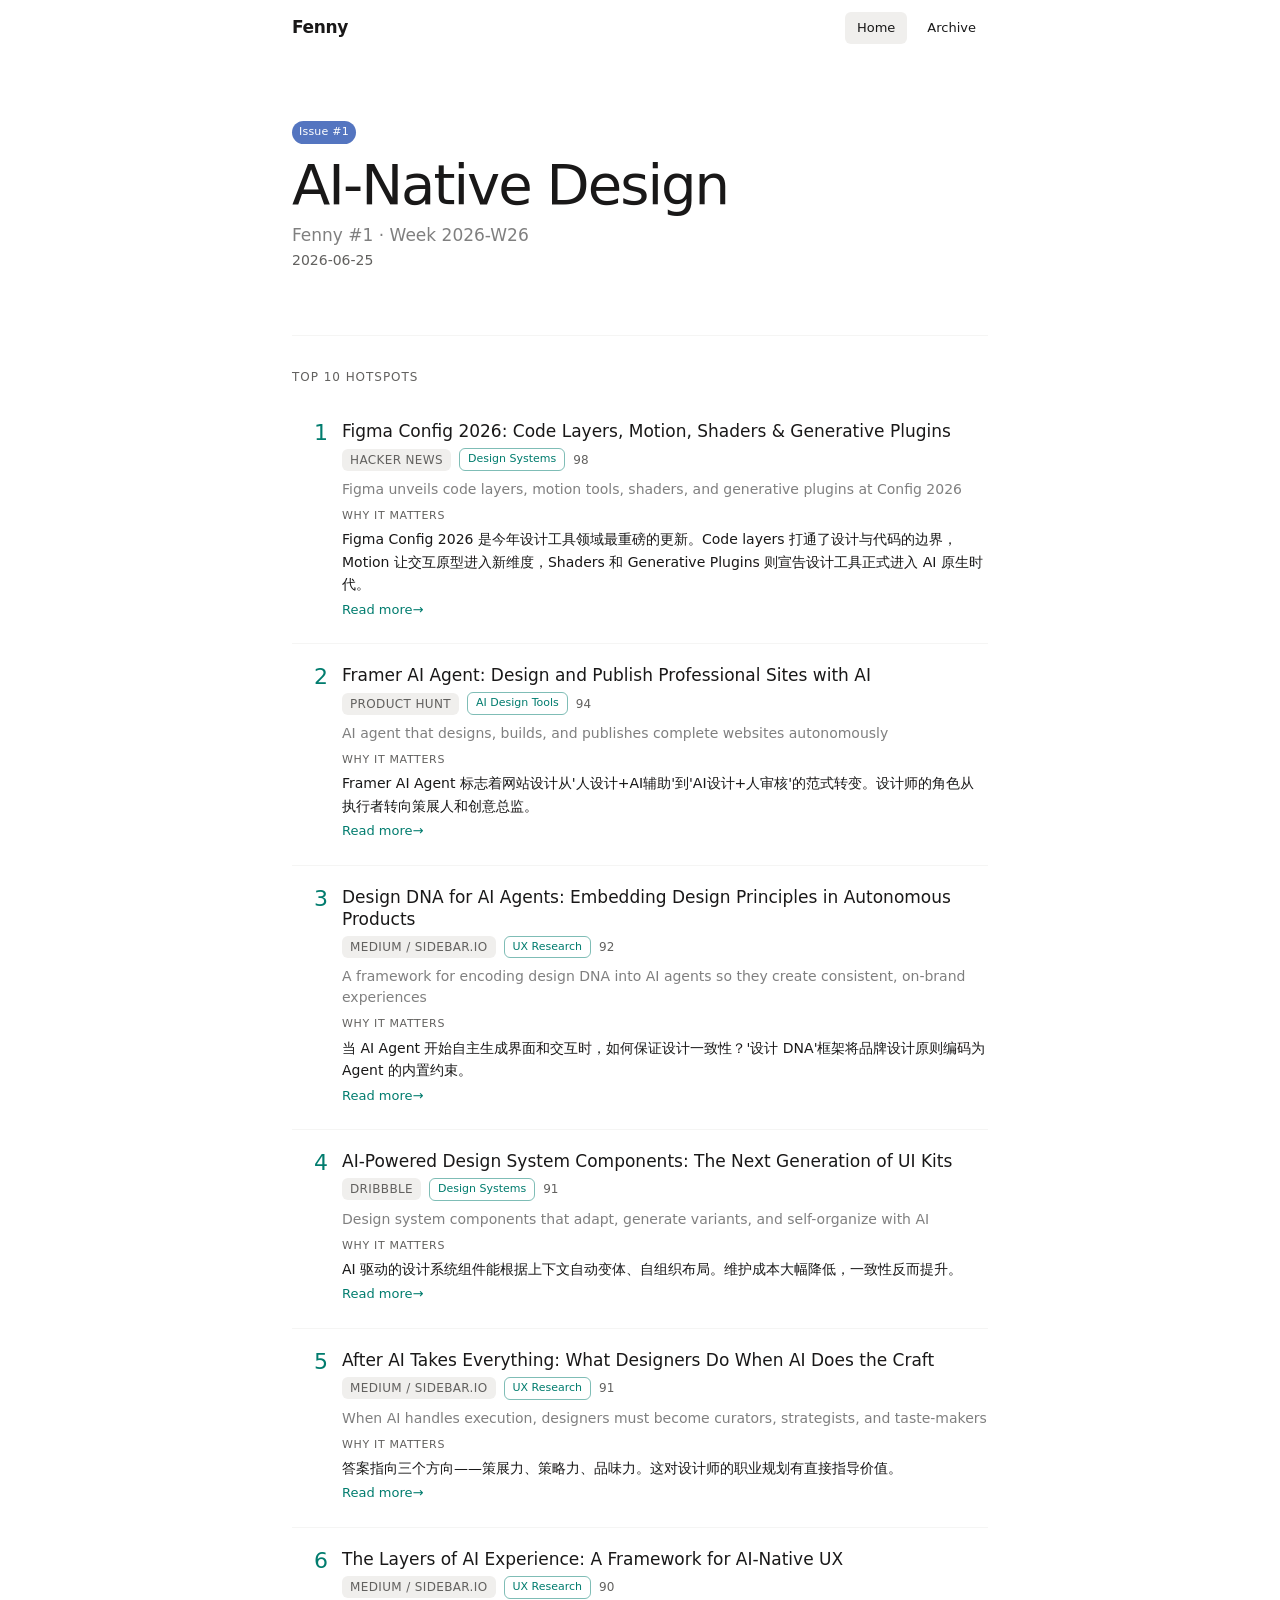
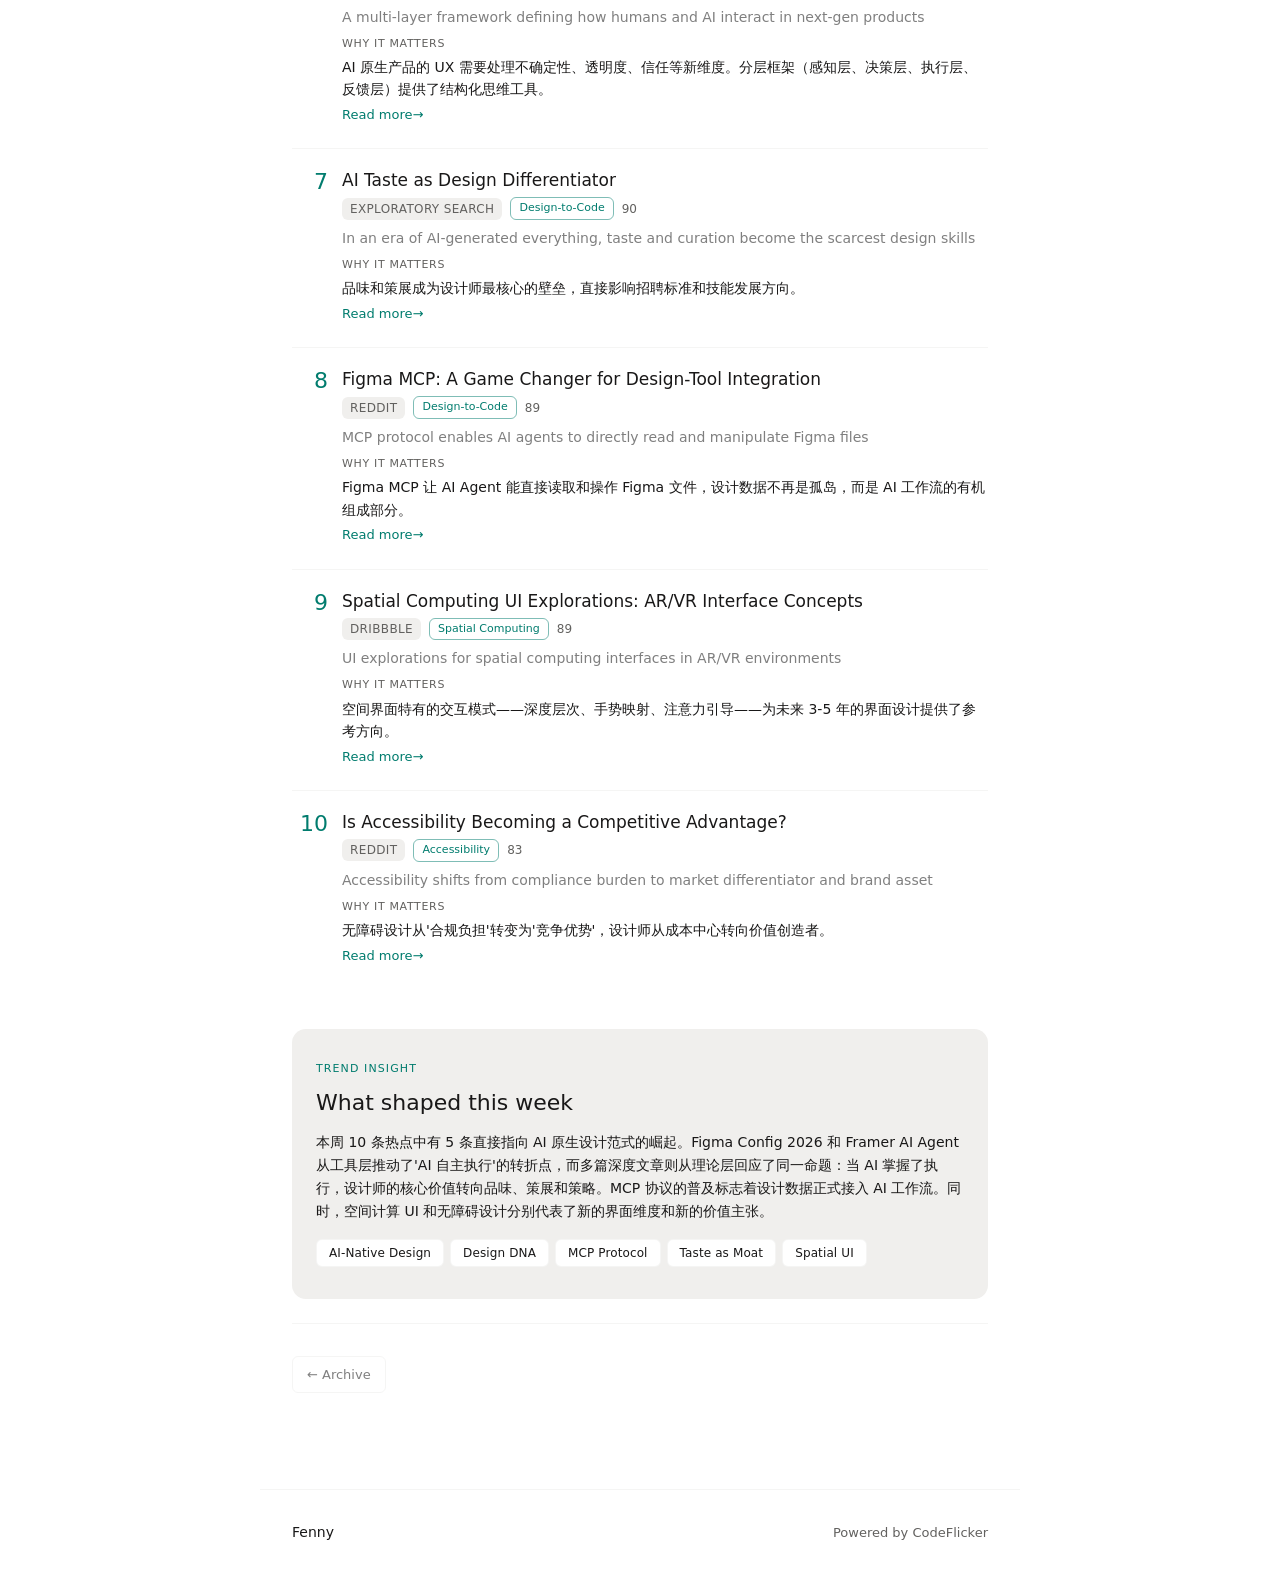
==== index.html @ f8244459 "redesign: Land-book Pro inspired minimal style - system fonts, teal accent, clean layout" ====
<!DOCTYPE html>
<html lang="zh-CN">
<head>
  <meta charset="UTF-8">
  <meta name="viewport" content="width=device-width, initial-scale=1.0">
  <title>Fenny #1 - AI-Native Design</title>
  <link rel="stylesheet" href="/assets/style.css">
</head>
<body>
  <nav class="nav">
    <a href="/" class="nav-brand">Fenny</a>
    <div class="nav-links">
      <a href="/" class="active">Home</a>
      <a href="/archive.html">Archive</a>
    </div>
  </nav>

  <main class="container">
    <header class="issue-header">
      <span class="issue-badge">Issue #1</span>
      <h1 class="issue-title">AI-Native Design</h1>
      <p class="issue-subtitle">Fenny #1 · Week 2026-W26</p>
      <p class="issue-date">2026-06-25</p>
    </header>

    <div class="section-label">Top 10 Hotspots</div>

    <section class="hotspots">

      <article class="hotspot-card">
        <div class="hotspot-rank">1</div>
        <div class="hotspot-content">
          <h2 class="hotspot-title">Figma Config 2026: Code Layers, Motion, Shaders & Generative Plugins</h2>
          <div class="hotspot-meta">
            <span class="hotspot-source">Hacker News</span>
            <span class="hotspot-category">Design Systems</span>
            <span class="hotspot-score">98</span>
          </div>
          <p class="hotspot-one-liner">Figma unveils code layers, motion tools, shaders, and generative plugins at Config 2026</p>
          <div class="hotspot-why">
            <div class="hotspot-why-label">Why it matters</div>
            <p>Figma Config 2026 是今年设计工具领域最重磅的更新。Code layers 打通了设计与代码的边界，Motion 让交互原型进入新维度，Shaders 和 Generative Plugins 则宣告设计工具正式进入 AI 原生时代。</p>
          </div>
          <a href="https://news.ycombinator.com/" class="hotspot-link" target="_blank" rel="noopener">Read more</a>
        </div>
      </article>

      <article class="hotspot-card">
        <div class="hotspot-rank">2</div>
        <div class="hotspot-content">
          <h2 class="hotspot-title">Framer AI Agent: Design and Publish Professional Sites with AI</h2>
          <div class="hotspot-meta">
            <span class="hotspot-source">Product Hunt</span>
            <span class="hotspot-category">AI Design Tools</span>
            <span class="hotspot-score">94</span>
          </div>
          <p class="hotspot-one-liner">AI agent that designs, builds, and publishes complete websites autonomously</p>
          <div class="hotspot-why">
            <div class="hotspot-why-label">Why it matters</div>
            <p>Framer AI Agent 标志着网站设计从'人设计+AI辅助'到'AI设计+人审核'的范式转变。设计师的角色从执行者转向策展人和创意总监。</p>
          </div>
          <a href="https://www.producthunt.com/" class="hotspot-link" target="_blank" rel="noopener">Read more</a>
        </div>
      </article>

      <article class="hotspot-card">
        <div class="hotspot-rank">3</div>
        <div class="hotspot-content">
          <h2 class="hotspot-title">Design DNA for AI Agents: Embedding Design Principles in Autonomous Products</h2>
          <div class="hotspot-meta">
            <span class="hotspot-source">Medium / Sidebar.io</span>
            <span class="hotspot-category">UX Research</span>
            <span class="hotspot-score">92</span>
          </div>
          <p class="hotspot-one-liner">A framework for encoding design DNA into AI agents so they create consistent, on-brand experiences</p>
          <div class="hotspot-why">
            <div class="hotspot-why-label">Why it matters</div>
            <p>当 AI Agent 开始自主生成界面和交互时，如何保证设计一致性？'设计 DNA'框架将品牌设计原则编码为 Agent 的内置约束。</p>
          </div>
          <a href="https://medium.com/" class="hotspot-link" target="_blank" rel="noopener">Read more</a>
        </div>
      </article>

      <article class="hotspot-card">
        <div class="hotspot-rank">4</div>
        <div class="hotspot-content">
          <h2 class="hotspot-title">AI-Powered Design System Components: The Next Generation of UI Kits</h2>
          <div class="hotspot-meta">
            <span class="hotspot-source">Dribbble</span>
            <span class="hotspot-category">Design Systems</span>
            <span class="hotspot-score">91</span>
          </div>
          <p class="hotspot-one-liner">Design system components that adapt, generate variants, and self-organize with AI</p>
          <div class="hotspot-why">
            <div class="hotspot-why-label">Why it matters</div>
            <p>AI 驱动的设计系统组件能根据上下文自动变体、自组织布局。维护成本大幅降低，一致性反而提升。</p>
          </div>
          <a href="https://dribbble.com/shots/popular" class="hotspot-link" target="_blank" rel="noopener">Read more</a>
        </div>
      </article>

      <article class="hotspot-card">
        <div class="hotspot-rank">5</div>
        <div class="hotspot-content">
          <h2 class="hotspot-title">After AI Takes Everything: What Designers Do When AI Does the Craft</h2>
          <div class="hotspot-meta">
            <span class="hotspot-source">Medium / Sidebar.io</span>
            <span class="hotspot-category">UX Research</span>
            <span class="hotspot-score">91</span>
          </div>
          <p class="hotspot-one-liner">When AI handles execution, designers must become curators, strategists, and taste-makers</p>
          <div class="hotspot-why">
            <div class="hotspot-why-label">Why it matters</div>
            <p>答案指向三个方向——策展力、策略力、品味力。这对设计师的职业规划有直接指导价值。</p>
          </div>
          <a href="https://medium.com/" class="hotspot-link" target="_blank" rel="noopener">Read more</a>
        </div>
      </article>

      <article class="hotspot-card">
        <div class="hotspot-rank">6</div>
        <div class="hotspot-content">
          <h2 class="hotspot-title">The Layers of AI Experience: A Framework for AI-Native UX</h2>
          <div class="hotspot-meta">
            <span class="hotspot-source">Medium / Sidebar.io</span>
            <span class="hotspot-category">UX Research</span>
            <span class="hotspot-score">90</span>
          </div>
          <p class="hotspot-one-liner">A multi-layer framework defining how humans and AI interact in next-gen products</p>
          <div class="hotspot-why">
            <div class="hotspot-why-label">Why it matters</div>
            <p>AI 原生产品的 UX 需要处理不确定性、透明度、信任等新维度。分层框架（感知层、决策层、执行层、反馈层）提供了结构化思维工具。</p>
          </div>
          <a href="https://medium.com/" class="hotspot-link" target="_blank" rel="noopener">Read more</a>
        </div>
      </article>

      <article class="hotspot-card">
        <div class="hotspot-rank">7</div>
        <div class="hotspot-content">
          <h2 class="hotspot-title">AI Taste as Design Differentiator</h2>
          <div class="hotspot-meta">
            <span class="hotspot-source">Exploratory Search</span>
            <span class="hotspot-category">Design-to-Code</span>
            <span class="hotspot-score">90</span>
          </div>
          <p class="hotspot-one-liner">In an era of AI-generated everything, taste and curation become the scarcest design skills</p>
          <div class="hotspot-why">
            <div class="hotspot-why-label">Why it matters</div>
            <p>品味和策展成为设计师最核心的壁垒，直接影响招聘标准和技能发展方向。</p>
          </div>
          <a href="https://www.google.com/search?q=AI+taste+design+differentiator" class="hotspot-link" target="_blank" rel="noopener">Read more</a>
        </div>
      </article>

      <article class="hotspot-card">
        <div class="hotspot-rank">8</div>
        <div class="hotspot-content">
          <h2 class="hotspot-title">Figma MCP: A Game Changer for Design-Tool Integration</h2>
          <div class="hotspot-meta">
            <span class="hotspot-source">Reddit</span>
            <span class="hotspot-category">Design-to-Code</span>
            <span class="hotspot-score">89</span>
          </div>
          <p class="hotspot-one-liner">MCP protocol enables AI agents to directly read and manipulate Figma files</p>
          <div class="hotspot-why">
            <div class="hotspot-why-label">Why it matters</div>
            <p>Figma MCP 让 AI Agent 能直接读取和操作 Figma 文件，设计数据不再是孤岛，而是 AI 工作流的有机组成部分。</p>
          </div>
          <a href="https://www.reddit.com/r/FigmaDesign/" class="hotspot-link" target="_blank" rel="noopener">Read more</a>
        </div>
      </article>

      <article class="hotspot-card">
        <div class="hotspot-rank">9</div>
        <div class="hotspot-content">
          <h2 class="hotspot-title">Spatial Computing UI Explorations: AR/VR Interface Concepts</h2>
          <div class="hotspot-meta">
            <span class="hotspot-source">Dribbble</span>
            <span class="hotspot-category">Spatial Computing</span>
            <span class="hotspot-score">89</span>
          </div>
          <p class="hotspot-one-liner">UI explorations for spatial computing interfaces in AR/VR environments</p>
          <div class="hotspot-why">
            <div class="hotspot-why-label">Why it matters</div>
            <p>空间界面特有的交互模式——深度层次、手势映射、注意力引导——为未来 3-5 年的界面设计提供了参考方向。</p>
          </div>
          <a href="https://dribbble.com/shots/popular" class="hotspot-link" target="_blank" rel="noopener">Read more</a>
        </div>
      </article>

      <article class="hotspot-card">
        <div class="hotspot-rank">10</div>
        <div class="hotspot-content">
          <h2 class="hotspot-title">Is Accessibility Becoming a Competitive Advantage?</h2>
          <div class="hotspot-meta">
            <span class="hotspot-source">Reddit</span>
            <span class="hotspot-category">Accessibility</span>
            <span class="hotspot-score">83</span>
          </div>
          <p class="hotspot-one-liner">Accessibility shifts from compliance burden to market differentiator and brand asset</p>
          <div class="hotspot-why">
            <div class="hotspot-why-label">Why it matters</div>
            <p>无障碍设计从'合规负担'转变为'竞争优势'，设计师从成本中心转向价值创造者。</p>
          </div>
          <a href="https://www.reddit.com/r/UXDesign/" class="hotspot-link" target="_blank" rel="noopener">Read more</a>
        </div>
      </article>

    </section>

    <section class="trend-insight">
      <div class="trend-insight-label">Trend Insight</div>
      <h2>What shaped this week</h2>
      <p class="trend-summary">本周 10 条热点中有 5 条直接指向 AI 原生设计范式的崛起。Figma Config 2026 和 Framer AI Agent 从工具层推动了'AI 自主执行'的转折点，而多篇深度文章则从理论层回应了同一命题：当 AI 掌握了执行，设计师的核心价值转向品味、策展和策略。MCP 协议的普及标志着设计数据正式接入 AI 工作流。同时，空间计算 UI 和无障碍设计分别代表了新的界面维度和新的价值主张。</p>
      <div class="trend-keywords">
        <span class="keyword-tag">AI-Native Design</span>
        <span class="keyword-tag">Design DNA</span>
        <span class="keyword-tag">MCP Protocol</span>
        <span class="keyword-tag">Taste as Moat</span>
        <span class="keyword-tag">Spatial UI</span>
      </div>
    </section>

    <nav class="issue-nav">
      <a href="/archive.html" class="nav-prev">← Archive</a>
    </nav>
  </main>

  <footer class="footer">
    <div class="footer-row">
      <span class="footer-brand">Fenny</span>
      <span class="footer-text">Powered by CodeFlicker</span>
    </div>
  </footer>
</body>
</html>
---- assets/style.css ----
/* ========================================
   Fenny - Product Design AI Hotspot Weekly
   Design Reference: Land-book Pro Style
   ======================================== */

/* --- Design Tokens --- */
:root {
  /* Colors - Land-book inspired */
  --color-bg: #ffffff;
  --color-bg-alt: #f0efed;
  --color-text-primary: #191818;
  --color-text-secondary: rgba(0, 0, 0, 0.5);
  --color-text-tertiary: #62615f;
  --color-accent: #017c6e;
  --color-accent-light: rgba(1, 124, 110, 0.08);
  --color-accent-border: rgba(1, 124, 110, 0.5);
  --color-border: rgba(221, 220, 217, 0.3);
  --color-border-strong: rgba(240, 239, 217, 0.5);
  --color-pro-bg: #5475c0;
  --color-tag-bg: #f0efed;

  /* Typography - System stack, Land-book scale */
  --font-stack: system-ui, -apple-system, "Helvetica Neue", "Segoe UI", Roboto, Arial, sans-serif;
  --font-mono: "SF Mono", "Fira Code", "JetBrains Mono", monospace;

  /* Type scale */
  --text-hero: 3.5rem;
  --text-h1: 2rem;
  --text-h2: 1.375rem;
  --text-h3: 1.0625rem;
  --text-body: 0.875rem;
  --text-small: 0.8125rem;
  --text-xs: 0.6875rem;
  --text-mono: 0.75rem;

  /* Spacing */
  --space-2: 2px;
  --space-4: 4px;
  --space-6: 6px;
  --space-8: 8px;
  --space-10: 10px;
  --space-12: 12px;
  --space-14: 14px;
  --space-16: 16px;
  --space-20: 20px;
  --space-24: 24px;
  --space-32: 32px;
  --space-40: 40px;
  --space-48: 48px;
  --space-56: 56px;
  --space-64: 64px;

  /* Layout */
  --max-width: 760px;
  --radius-sm: 6px;
  --radius-md: 9px;
  --radius-lg: 14px;
  --radius-pill: 9999px;

  /* Transitions */
  --transition-fast: 0.08s ease-out;
  --transition-normal: 0.15s ease-out;
}

/* --- Reset --- */
*, *::before, *::after {
  box-sizing: border-box;
  margin: 0;
  padding: 0;
}

html {
  font-size: 16px;
  -webkit-font-smoothing: antialiased;
  -moz-osx-font-smoothing: grayscale;
  scroll-behavior: smooth;
}

body {
  font-family: var(--font-stack);
  font-size: var(--text-body);
  font-weight: 400;
  line-height: 1.5;
  color: var(--color-text-primary);
  background: var(--color-bg);
}

a {
  color: inherit;
  text-decoration: none;
}

/* --- Navigation --- */
.nav {
  display: flex;
  align-items: center;
  justify-content: space-between;
  padding: var(--space-20) var(--space-32);
  max-width: var(--max-width);
  margin: 0 auto;
  height: 56px;
}

.nav-brand {
  font-size: var(--text-h3);
  font-weight: 600;
  color: var(--color-text-primary);
  letter-spacing: -0.02em;
  transition: color var(--transition-fast);
}

.nav-brand:hover {
  color: var(--color-accent);
}

.nav-links {
  display: flex;
  gap: var(--space-8);
}

.nav-links a {
  font-size: var(--text-small);
  font-weight: 500;
  color: rgba(0, 0, 0, 0.9);
  padding: var(--space-6) var(--space-12);
  border-radius: var(--radius-sm);
  transition: background var(--transition-fast), color var(--transition-fast);
}

.nav-links a:hover {
  background: var(--color-tag-bg);
  color: var(--color-accent);
}

.nav-links a.active {
  background: var(--color-tag-bg);
}

/* --- Container --- */
.container {
  max-width: var(--max-width);
  margin: 0 auto;
  padding: 0 var(--space-32);
}

/* --- Hero / Issue Header --- */
.issue-header {
  padding: var(--space-64) 0 var(--space-32);
}

.issue-badge {
  display: inline-flex;
  align-items: center;
  font-size: var(--text-xs);
  font-weight: 500;
  color: #fff;
  background: var(--color-pro-bg);
  padding: 3px 7px;
  border-radius: var(--radius-pill);
  letter-spacing: 0.02em;
  margin-bottom: var(--space-12);
}

.issue-title {
  font-size: var(--text-hero);
  font-weight: 500;
  line-height: 1.05;
  letter-spacing: -0.035em;
  color: var(--color-text-primary);
  margin-bottom: var(--space-10);
}

.issue-subtitle {
  font-size: var(--text-h3);
  font-weight: 400;
  line-height: 1.3;
  color: var(--color-text-secondary);
  margin-bottom: var(--space-4);
}

.issue-date {
  font-size: var(--text-body);
  color: var(--color-text-tertiary);
}

/* --- Section Dividers --- */
.section-label {
  font-size: var(--text-mono);
  font-weight: 500;
  text-transform: uppercase;
  letter-spacing: 0.08em;
  color: var(--color-text-tertiary);
  padding: var(--space-32) 0 var(--space-14);
  border-top: 1px solid var(--color-border);
  margin-top: var(--space-32);
}

/* --- Hotspot Cards --- */
.hotspots {
  display: flex;
  flex-direction: column;
}

.hotspot-card {
  display: flex;
  gap: var(--space-14);
  padding: var(--space-20) 0;
  border-bottom: 1px solid var(--color-border);
  transition: background var(--transition-fast);
}

.hotspot-card:last-child {
  border-bottom: none;
}

.hotspot-card:hover {
  background: var(--color-accent-light);
  margin: 0 calc(-1 * var(--space-16));
  padding-left: var(--space-16);
  padding-right: var(--space-16);
  border-radius: var(--radius-md);
}

/* Rank */
.hotspot-rank {
  font-size: var(--text-h2);
  font-weight: 500;
  color: var(--color-accent);
  min-width: 36px;
  text-align: right;
  flex-shrink: 0;
  line-height: 1;
  padding-top: var(--space-2);
}

/* Content */
.hotspot-content {
  flex: 1;
  min-width: 0;
}

.hotspot-title {
  font-size: var(--text-h3);
  font-weight: 500;
  line-height: 1.3;
  color: var(--color-text-primary);
  margin-bottom: var(--space-6);
}

.hotspot-title a {
  color: inherit;
  transition: color var(--transition-fast);
}

.hotspot-title a:hover {
  color: var(--color-accent);
}

.hotspot-meta {
  display: flex;
  align-items: center;
  gap: var(--space-8);
  margin-bottom: var(--space-8);
  flex-wrap: wrap;
}

.hotspot-source {
  font-size: var(--text-mono);
  font-weight: 500;
  color: var(--color-text-tertiary);
  background: var(--color-tag-bg);
  padding: 2px 8px;
  border-radius: var(--radius-sm);
  text-transform: uppercase;
  letter-spacing: 0.03em;
}

.hotspot-category {
  font-size: var(--text-xs);
  font-weight: 500;
  color: var(--color-accent);
  padding: 2px 8px;
  border-radius: var(--radius-sm);
  border: 1px solid var(--color-accent-border);
}

.hotspot-score {
  font-size: var(--text-mono);
  font-weight: 500;
  color: var(--color-text-tertiary);
}

.hotspot-one-liner {
  font-size: var(--text-body);
  font-weight: 400;
  color: var(--color-text-secondary);
  line-height: 1.5;
  margin-bottom: var(--space-8);
}

.hotspot-why {
  margin-top: var(--space-6);
}

.hotspot-why-label {
  font-size: var(--text-xs);
  font-weight: 500;
  text-transform: uppercase;
  letter-spacing: 0.06em;
  color: var(--color-text-tertiary);
  margin-bottom: var(--space-4);
}

.hotspot-why p {
  font-size: var(--text-body);
  color: var(--color-text-primary);
  line-height: 1.6;
}

.hotspot-link {
  display: inline-flex;
  align-items: center;
  font-size: var(--text-small);
  font-weight: 500;
  color: var(--color-accent);
  padding: var(--space-4) 0;
  transition: opacity var(--transition-fast);
}

.hotspot-link:hover {
  opacity: 0.7;
}

.hotspot-link::after {
  content: ' →';
}

/* --- Trend Insight --- */
.trend-insight {
  background: var(--color-bg-alt);
  padding: var(--space-32) var(--space-24);
  border-radius: var(--radius-lg);
  margin-top: var(--space-40);
}

.trend-insight-label {
  font-size: var(--text-xs);
  font-weight: 500;
  text-transform: uppercase;
  letter-spacing: 0.1em;
  color: var(--color-accent);
  margin-bottom: var(--space-8);
}

.trend-insight h2 {
  font-size: var(--text-h2);
  font-weight: 500;
  color: var(--color-text-primary);
  margin-bottom: var(--space-12);
}

.trend-summary {
  font-size: var(--text-body);
  color: var(--color-text-primary);
  line-height: 1.65;
  margin-bottom: var(--space-16);
}

.trend-keywords {
  display: flex;
  flex-wrap: wrap;
  gap: var(--space-6);
}

.keyword-tag {
  font-size: var(--text-mono);
  font-weight: 500;
  color: var(--color-text-primary);
  background: var(--color-bg);
  padding: var(--space-4) var(--space-12);
  border-radius: var(--radius-sm);
  border: 1px solid var(--color-border);
  letter-spacing: 0.01em;
}

/* --- Issue Navigation --- */
.issue-nav {
  display: flex;
  justify-content: space-between;
  padding: var(--space-32) 0;
  margin-top: var(--space-24);
  border-top: 1px solid var(--color-border);
}

.nav-prev, .nav-next {
  font-size: var(--text-small);
  font-weight: 500;
  color: var(--color-text-secondary);
  padding: var(--space-8) var(--space-14);
  border-radius: var(--radius-sm);
  border: 1px solid var(--color-border);
  transition: all var(--transition-fast);
}

.nav-prev:hover, .nav-next:hover {
  border-color: var(--color-accent-border);
  color: var(--color-accent);
  background: var(--color-accent-light);
}

/* --- Archive Page --- */
.archive-header {
  padding: var(--space-48) 0 var(--space-24);
}

.archive-header h1 {
  font-size: var(--text-hero);
  font-weight: 500;
  letter-spacing: -0.035em;
  line-height: 1.05;
  margin-bottom: var(--space-8);
}

.archive-header p {
  font-size: var(--text-h3);
  color: var(--color-text-secondary);
}

#archive-list {
  display: flex;
  flex-direction: column;
}

.archive-item {
  display: flex;
  align-items: baseline;
  gap: var(--space-12);
  padding: var(--space-14) 0;
  border-bottom: 1px solid var(--color-border);
  transition: all var(--transition-fast);
}

.archive-item:last-child {
  border-bottom: none;
}

.archive-item:hover {
  padding-left: var(--space-8);
  color: var(--color-accent);
}

.archive-number {
  font-size: var(--text-h3);
  font-weight: 500;
  color: var(--color-accent);
  min-width: 36px;
}

.archive-date {
  font-size: var(--text-mono);
  color: var(--color-text-tertiary);
  min-width: 80px;
}

.archive-title {
  font-size: var(--text-body);
  font-weight: 500;
  color: var(--color-text-primary);
  flex: 1;
}

.archive-item:hover .archive-title {
  color: var(--color-accent);
}

/* --- Footer --- */
.footer {
  max-width: var(--max-width);
  margin: 0 auto;
  padding: var(--space-32) var(--space-32);
  border-top: 1px solid var(--color-border);
  margin-top: var(--space-64);
}

.footer-row {
  display: flex;
  justify-content: space-between;
  align-items: center;
}

.footer-brand {
  font-size: var(--text-body);
  font-weight: 500;
  color: var(--color-text-primary);
}

.footer-text {
  font-size: var(--text-small);
  color: var(--color-text-tertiary);
}

.footer-links {
  display: flex;
  gap: var(--space-16);
}

.footer-links a {
  font-size: var(--text-small);
  font-weight: 500;
  color: var(--color-text-tertiary);
  transition: color var(--transition-fast);
}

.footer-links a:hover {
  color: var(--color-accent);
}

/* --- Responsive --- */
@media (max-width: 768px) {
  .container, .nav, .footer {
    padding-left: var(--space-20);
    padding-right: var(--space-20);
  }

  .issue-title {
    font-size: 2.25rem;
  }

  .hotspot-card {
    flex-direction: column;
    gap: var(--space-8);
  }

  .hotspot-rank {
    text-align: left;
    min-width: auto;
    font-size: var(--text-h3);
  }

  .issue-nav {
    flex-direction: column;
    gap: var(--space-10);
  }
}

@media (max-width: 480px) {
  .container, .nav, .footer {
    padding-left: var(--space-16);
    padding-right: var(--space-16);
  }

  .issue-title {
    font-size: 1.75rem;
  }

  .hotspot-title {
    font-size: var(--text-body);
  }

  .trend-insight {
    padding: var(--space-20) var(--space-16);
  }
}
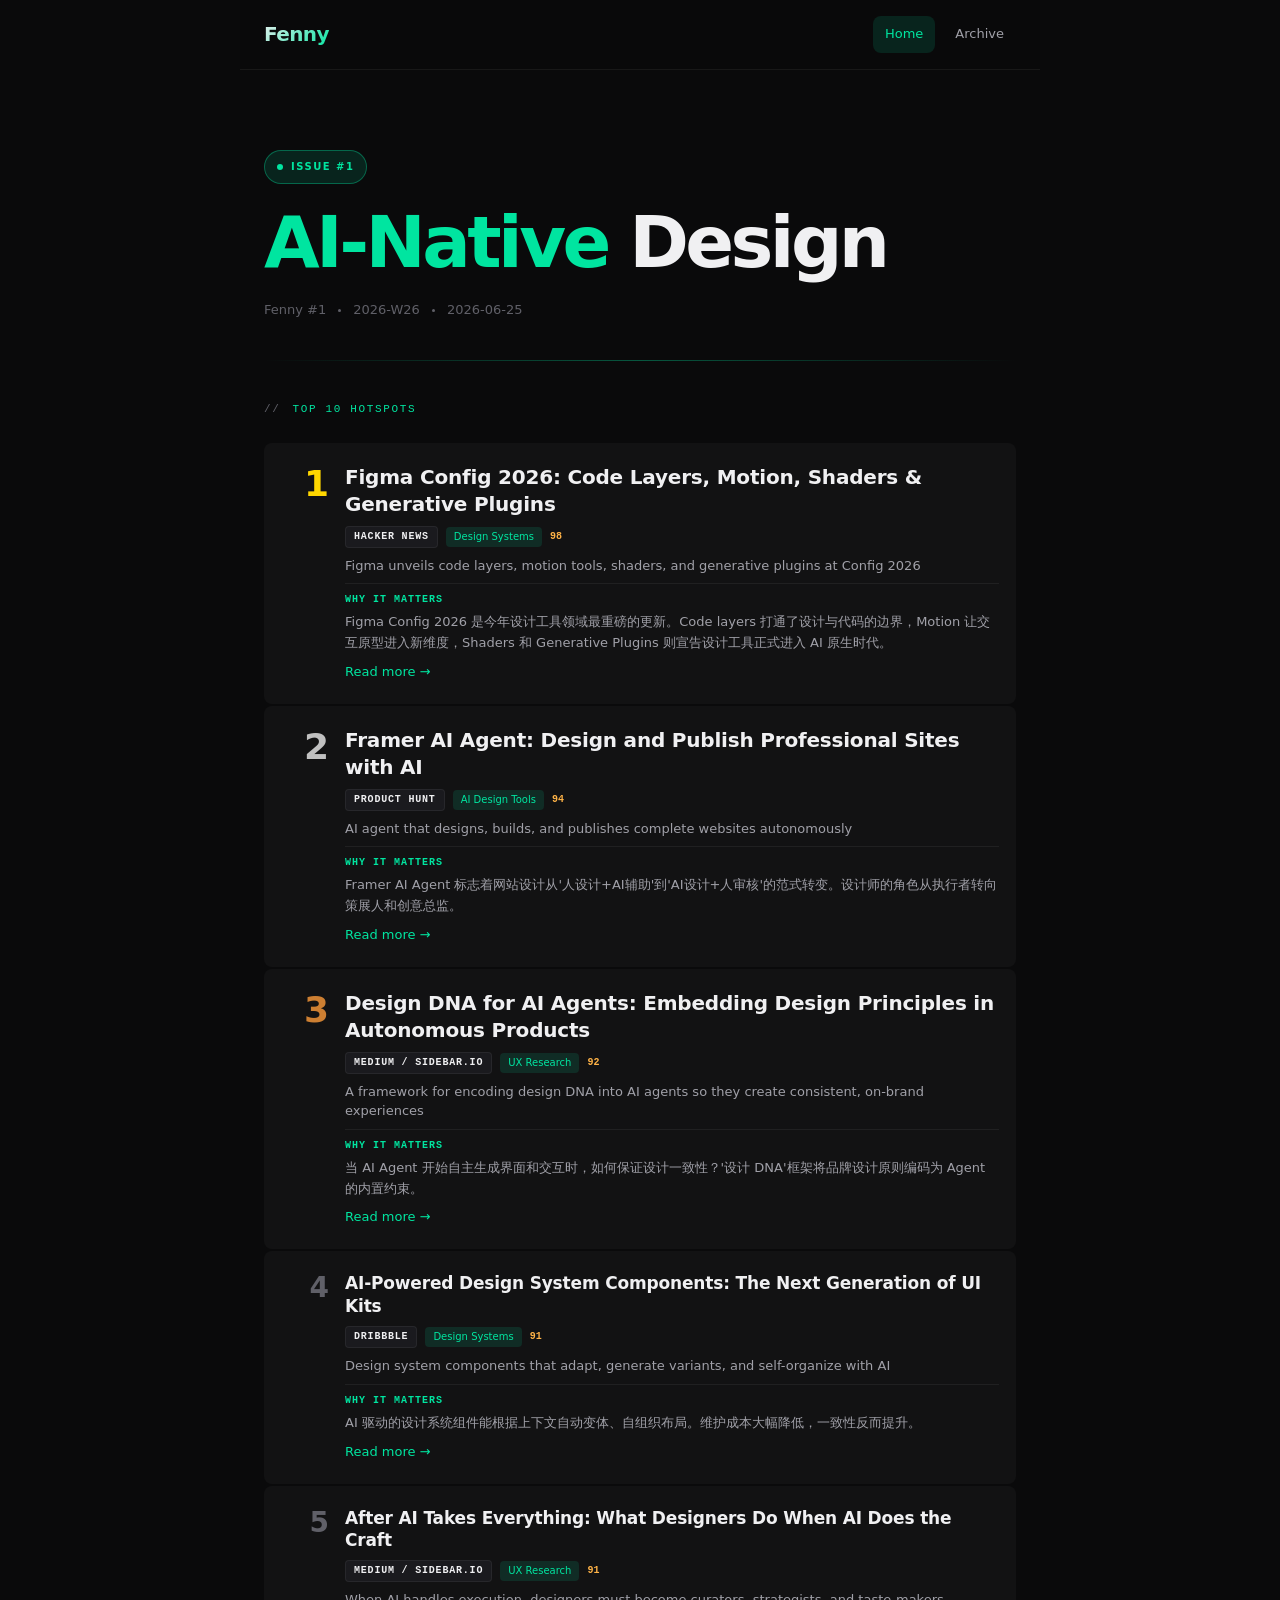
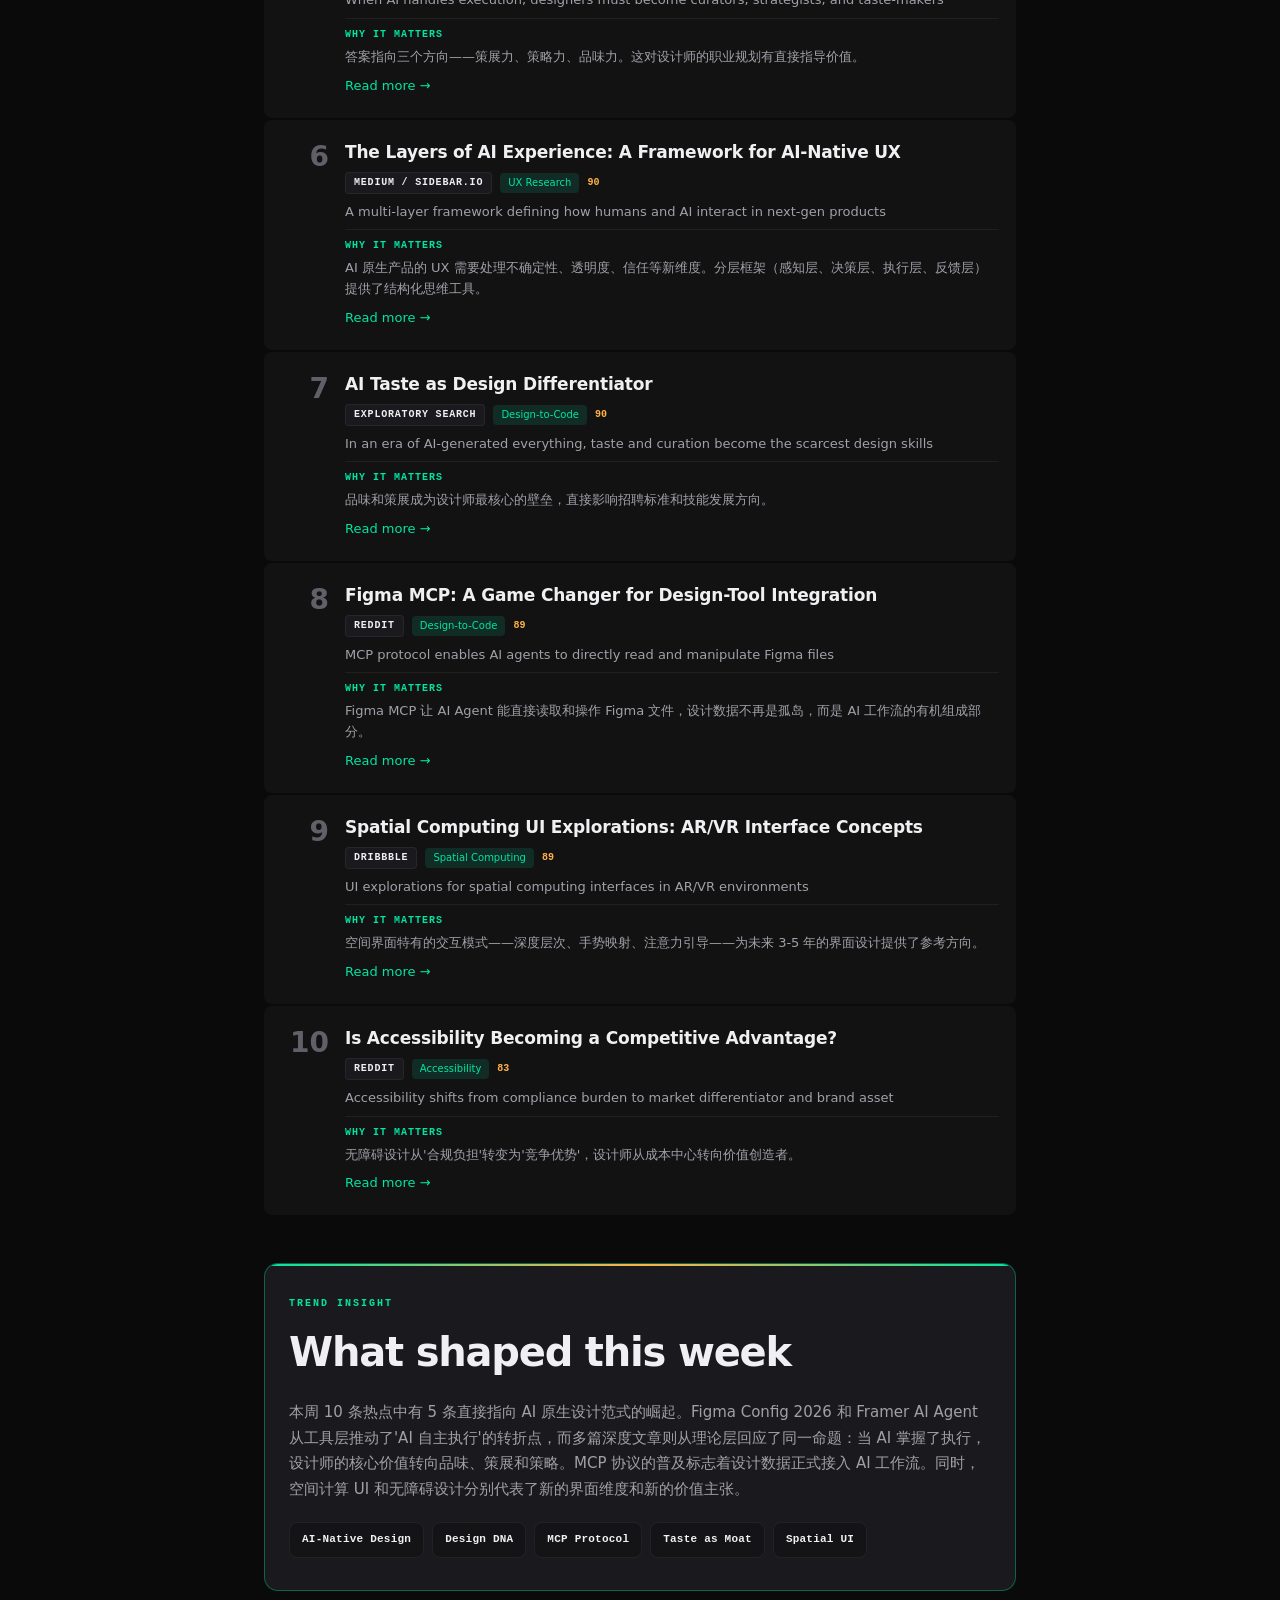
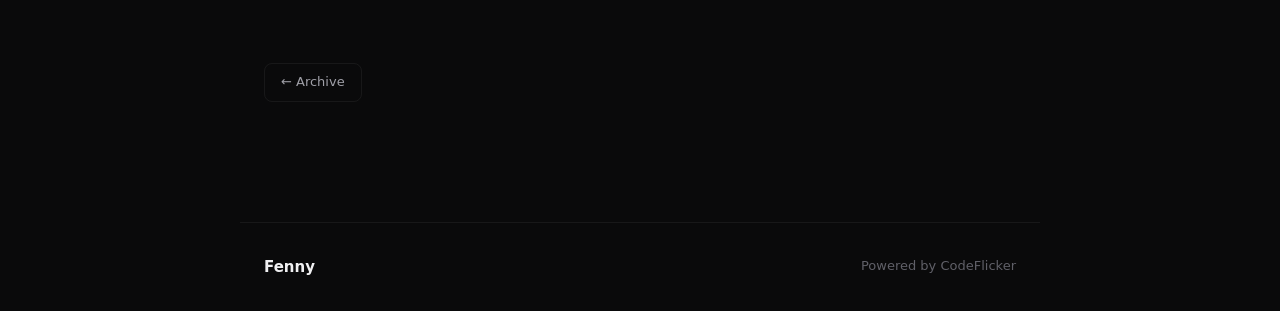
==== commit b2cdb6e6: "redesign: dark editorial style with high visual impact" ====
--- a/index.html
+++ b/index.html
@@ -5,6 +5,8 @@
   <meta name="viewport" content="width=device-width, initial-scale=1.0">
   <title>Fenny #1 - AI-Native Design</title>
   <link rel="stylesheet" href="/assets/style.css">
+  <meta name="description" content="Fenny - Product Design AI Hotspot Weekly. Top 10 design hotspots curated by AI every week.">
+  <meta name="theme-color" content="#0a0a0b">
 </head>
 <body>
   <nav class="nav">
@@ -16,21 +18,26 @@
   </nav>
 
   <main class="container">
-    <header class="issue-header">
-      <span class="issue-badge">Issue #1</span>
-      <h1 class="issue-title">AI-Native Design</h1>
-      <p class="issue-subtitle">Fenny #1 · Week 2026-W26</p>
-      <p class="issue-date">2026-06-25</p>
+    <header class="hero">
+      <div class="hero-badge"><span class="dot"></span> Issue #1</div>
+      <h1 class="hero-title"><span class="accent-word">AI-Native</span> Design</h1>
+      <div class="hero-meta">
+        <span>Fenny #1</span>
+        <span class="sep"></span>
+        <span>2026-W26</span>
+        <span class="sep"></span>
+        <span>2026-06-25</span>
+      </div>
     </header>
 
     <div class="section-label">Top 10 Hotspots</div>
 
     <section class="hotspots">
 
-      <article class="hotspot-card">
+      <article class="hotspot-card top-3">
         <div class="hotspot-rank">1</div>
         <div class="hotspot-content">
-          <h2 class="hotspot-title">Figma Config 2026: Code Layers, Motion, Shaders & Generative Plugins</h2>
+          <h2 class="hotspot-title"><a href="https://news.ycombinator.com/" target="_blank" rel="noopener">Figma Config 2026: Code Layers, Motion, Shaders & Generative Plugins</a></h2>
           <div class="hotspot-meta">
             <span class="hotspot-source">Hacker News</span>
             <span class="hotspot-category">Design Systems</span>
@@ -41,14 +48,14 @@
             <div class="hotspot-why-label">Why it matters</div>
             <p>Figma Config 2026 是今年设计工具领域最重磅的更新。Code layers 打通了设计与代码的边界，Motion 让交互原型进入新维度，Shaders 和 Generative Plugins 则宣告设计工具正式进入 AI 原生时代。</p>
           </div>
-          <a href="https://news.ycombinator.com/" class="hotspot-link" target="_blank" rel="noopener">Read more</a>
-        </div>
-      </article>
-
-      <article class="hotspot-card">
+          <a href="https://news.ycombinator.com/" class="hotspot-link" target="_blank" rel="noopener">Read more <span class="arrow">→</span></a>
+        </div>
+      </article>
+
+      <article class="hotspot-card top-3">
         <div class="hotspot-rank">2</div>
         <div class="hotspot-content">
-          <h2 class="hotspot-title">Framer AI Agent: Design and Publish Professional Sites with AI</h2>
+          <h2 class="hotspot-title"><a href="https://www.producthunt.com/" target="_blank" rel="noopener">Framer AI Agent: Design and Publish Professional Sites with AI</a></h2>
           <div class="hotspot-meta">
             <span class="hotspot-source">Product Hunt</span>
             <span class="hotspot-category">AI Design Tools</span>
@@ -59,14 +66,14 @@
             <div class="hotspot-why-label">Why it matters</div>
             <p>Framer AI Agent 标志着网站设计从'人设计+AI辅助'到'AI设计+人审核'的范式转变。设计师的角色从执行者转向策展人和创意总监。</p>
           </div>
-          <a href="https://www.producthunt.com/" class="hotspot-link" target="_blank" rel="noopener">Read more</a>
-        </div>
-      </article>
-
-      <article class="hotspot-card">
+          <a href="https://www.producthunt.com/" class="hotspot-link" target="_blank" rel="noopener">Read more <span class="arrow">→</span></a>
+        </div>
+      </article>
+
+      <article class="hotspot-card top-3">
         <div class="hotspot-rank">3</div>
         <div class="hotspot-content">
-          <h2 class="hotspot-title">Design DNA for AI Agents: Embedding Design Principles in Autonomous Products</h2>
+          <h2 class="hotspot-title"><a href="https://medium.com/" target="_blank" rel="noopener">Design DNA for AI Agents: Embedding Design Principles in Autonomous Products</a></h2>
           <div class="hotspot-meta">
             <span class="hotspot-source">Medium / Sidebar.io</span>
             <span class="hotspot-category">UX Research</span>
@@ -77,14 +84,14 @@
             <div class="hotspot-why-label">Why it matters</div>
             <p>当 AI Agent 开始自主生成界面和交互时，如何保证设计一致性？'设计 DNA'框架将品牌设计原则编码为 Agent 的内置约束。</p>
           </div>
-          <a href="https://medium.com/" class="hotspot-link" target="_blank" rel="noopener">Read more</a>
+          <a href="https://medium.com/" class="hotspot-link" target="_blank" rel="noopener">Read more <span class="arrow">→</span></a>
         </div>
       </article>
 
       <article class="hotspot-card">
         <div class="hotspot-rank">4</div>
         <div class="hotspot-content">
-          <h2 class="hotspot-title">AI-Powered Design System Components: The Next Generation of UI Kits</h2>
+          <h2 class="hotspot-title"><a href="https://dribbble.com/shots/popular" target="_blank" rel="noopener">AI-Powered Design System Components: The Next Generation of UI Kits</a></h2>
           <div class="hotspot-meta">
             <span class="hotspot-source">Dribbble</span>
             <span class="hotspot-category">Design Systems</span>
@@ -95,14 +102,14 @@
             <div class="hotspot-why-label">Why it matters</div>
             <p>AI 驱动的设计系统组件能根据上下文自动变体、自组织布局。维护成本大幅降低，一致性反而提升。</p>
           </div>
-          <a href="https://dribbble.com/shots/popular" class="hotspot-link" target="_blank" rel="noopener">Read more</a>
+          <a href="https://dribbble.com/shots/popular" class="hotspot-link" target="_blank" rel="noopener">Read more <span class="arrow">→</span></a>
         </div>
       </article>
 
       <article class="hotspot-card">
         <div class="hotspot-rank">5</div>
         <div class="hotspot-content">
-          <h2 class="hotspot-title">After AI Takes Everything: What Designers Do When AI Does the Craft</h2>
+          <h2 class="hotspot-title"><a href="https://medium.com/" target="_blank" rel="noopener">After AI Takes Everything: What Designers Do When AI Does the Craft</a></h2>
           <div class="hotspot-meta">
             <span class="hotspot-source">Medium / Sidebar.io</span>
             <span class="hotspot-category">UX Research</span>
@@ -113,14 +120,14 @@
             <div class="hotspot-why-label">Why it matters</div>
             <p>答案指向三个方向——策展力、策略力、品味力。这对设计师的职业规划有直接指导价值。</p>
           </div>
-          <a href="https://medium.com/" class="hotspot-link" target="_blank" rel="noopener">Read more</a>
+          <a href="https://medium.com/" class="hotspot-link" target="_blank" rel="noopener">Read more <span class="arrow">→</span></a>
         </div>
       </article>
 
       <article class="hotspot-card">
         <div class="hotspot-rank">6</div>
         <div class="hotspot-content">
-          <h2 class="hotspot-title">The Layers of AI Experience: A Framework for AI-Native UX</h2>
+          <h2 class="hotspot-title"><a href="https://medium.com/" target="_blank" rel="noopener">The Layers of AI Experience: A Framework for AI-Native UX</a></h2>
           <div class="hotspot-meta">
             <span class="hotspot-source">Medium / Sidebar.io</span>
             <span class="hotspot-category">UX Research</span>
@@ -131,14 +138,14 @@
             <div class="hotspot-why-label">Why it matters</div>
             <p>AI 原生产品的 UX 需要处理不确定性、透明度、信任等新维度。分层框架（感知层、决策层、执行层、反馈层）提供了结构化思维工具。</p>
           </div>
-          <a href="https://medium.com/" class="hotspot-link" target="_blank" rel="noopener">Read more</a>
+          <a href="https://medium.com/" class="hotspot-link" target="_blank" rel="noopener">Read more <span class="arrow">→</span></a>
         </div>
       </article>
 
       <article class="hotspot-card">
         <div class="hotspot-rank">7</div>
         <div class="hotspot-content">
-          <h2 class="hotspot-title">AI Taste as Design Differentiator</h2>
+          <h2 class="hotspot-title"><a href="https://www.google.com/search?q=AI+taste+design+differentiator" target="_blank" rel="noopener">AI Taste as Design Differentiator</a></h2>
           <div class="hotspot-meta">
             <span class="hotspot-source">Exploratory Search</span>
             <span class="hotspot-category">Design-to-Code</span>
@@ -149,14 +156,14 @@
             <div class="hotspot-why-label">Why it matters</div>
             <p>品味和策展成为设计师最核心的壁垒，直接影响招聘标准和技能发展方向。</p>
           </div>
-          <a href="https://www.google.com/search?q=AI+taste+design+differentiator" class="hotspot-link" target="_blank" rel="noopener">Read more</a>
+          <a href="https://www.google.com/search?q=AI+taste+design+differentiator" class="hotspot-link" target="_blank" rel="noopener">Read more <span class="arrow">→</span></a>
         </div>
       </article>
 
       <article class="hotspot-card">
         <div class="hotspot-rank">8</div>
         <div class="hotspot-content">
-          <h2 class="hotspot-title">Figma MCP: A Game Changer for Design-Tool Integration</h2>
+          <h2 class="hotspot-title"><a href="https://www.reddit.com/r/FigmaDesign/" target="_blank" rel="noopener">Figma MCP: A Game Changer for Design-Tool Integration</a></h2>
           <div class="hotspot-meta">
             <span class="hotspot-source">Reddit</span>
             <span class="hotspot-category">Design-to-Code</span>
@@ -167,14 +174,14 @@
             <div class="hotspot-why-label">Why it matters</div>
             <p>Figma MCP 让 AI Agent 能直接读取和操作 Figma 文件，设计数据不再是孤岛，而是 AI 工作流的有机组成部分。</p>
           </div>
-          <a href="https://www.reddit.com/r/FigmaDesign/" class="hotspot-link" target="_blank" rel="noopener">Read more</a>
+          <a href="https://www.reddit.com/r/FigmaDesign/" class="hotspot-link" target="_blank" rel="noopener">Read more <span class="arrow">→</span></a>
         </div>
       </article>
 
       <article class="hotspot-card">
         <div class="hotspot-rank">9</div>
         <div class="hotspot-content">
-          <h2 class="hotspot-title">Spatial Computing UI Explorations: AR/VR Interface Concepts</h2>
+          <h2 class="hotspot-title"><a href="https://dribbble.com/shots/popular" target="_blank" rel="noopener">Spatial Computing UI Explorations: AR/VR Interface Concepts</a></h2>
           <div class="hotspot-meta">
             <span class="hotspot-source">Dribbble</span>
             <span class="hotspot-category">Spatial Computing</span>
@@ -185,14 +192,14 @@
             <div class="hotspot-why-label">Why it matters</div>
             <p>空间界面特有的交互模式——深度层次、手势映射、注意力引导——为未来 3-5 年的界面设计提供了参考方向。</p>
           </div>
-          <a href="https://dribbble.com/shots/popular" class="hotspot-link" target="_blank" rel="noopener">Read more</a>
+          <a href="https://dribbble.com/shots/popular" class="hotspot-link" target="_blank" rel="noopener">Read more <span class="arrow">→</span></a>
         </div>
       </article>
 
       <article class="hotspot-card">
         <div class="hotspot-rank">10</div>
         <div class="hotspot-content">
-          <h2 class="hotspot-title">Is Accessibility Becoming a Competitive Advantage?</h2>
+          <h2 class="hotspot-title"><a href="https://www.reddit.com/r/UXDesign/" target="_blank" rel="noopener">Is Accessibility Becoming a Competitive Advantage?</a></h2>
           <div class="hotspot-meta">
             <span class="hotspot-source">Reddit</span>
             <span class="hotspot-category">Accessibility</span>
@@ -203,7 +210,7 @@
             <div class="hotspot-why-label">Why it matters</div>
             <p>无障碍设计从'合规负担'转变为'竞争优势'，设计师从成本中心转向价值创造者。</p>
           </div>
-          <a href="https://www.reddit.com/r/UXDesign/" class="hotspot-link" target="_blank" rel="noopener">Read more</a>
+          <a href="https://www.reddit.com/r/UXDesign/" class="hotspot-link" target="_blank" rel="noopener">Read more <span class="arrow">→</span></a>
         </div>
       </article>
 
--- a/assets/style.css
+++ b/assets/style.css
@@ -1,73 +1,86 @@
 /* ========================================
    Fenny - Product Design AI Hotspot Weekly
-   Design Reference: Land-book Pro Style
+   Dark Editorial Style - High Impact
    ======================================== */
 
 /* --- Design Tokens --- */
 :root {
-  /* Colors - Land-book inspired */
-  --color-bg: #ffffff;
-  --color-bg-alt: #f0efed;
-  --color-text-primary: #191818;
-  --color-text-secondary: rgba(0, 0, 0, 0.5);
-  --color-text-tertiary: #62615f;
-  --color-accent: #017c6e;
-  --color-accent-light: rgba(1, 124, 110, 0.08);
-  --color-accent-border: rgba(1, 124, 110, 0.5);
-  --color-border: rgba(221, 220, 217, 0.3);
-  --color-border-strong: rgba(240, 239, 217, 0.5);
-  --color-pro-bg: #5475c0;
-  --color-tag-bg: #f0efed;
-
-  /* Typography - System stack, Land-book scale */
-  --font-stack: system-ui, -apple-system, "Helvetica Neue", "Segoe UI", Roboto, Arial, sans-serif;
-  --font-mono: "SF Mono", "Fira Code", "JetBrains Mono", monospace;
-
-  /* Type scale */
-  --text-hero: 3.5rem;
-  --text-h1: 2rem;
-  --text-h2: 1.375rem;
+  /* Core palette */
+  --bg: #0a0a0b;
+  --bg-elevated: #141416;
+  --bg-card: #1a1a1e;
+  --bg-card-hover: #222228;
+  --bg-glass: rgba(255,255,255,0.03);
+  
+  /* Text */
+  --text-primary: #f0f0f2;
+  --text-secondary: #a0a0a8;
+  --text-tertiary: #606068;
+  --text-inverse: #0a0a0b;
+  
+  /* Accent - electric teal */
+  --accent: #00e5a0;
+  --accent-dim: rgba(0, 229, 160, 0.12);
+  --accent-glow: rgba(0, 229, 160, 0.25);
+  --accent-border: rgba(0, 229, 160, 0.35);
+  
+  /* Secondary accent - warm amber for contrast */
+  --accent-warm: #ffb347;
+  --accent-warm-dim: rgba(255, 179, 71, 0.1);
+  
+  /* Rank colors */
+  --rank-gold: #ffd700;
+  --rank-silver: #c0c0c0;
+  --rank-bronze: #cd7f32;
+  
+  /* Borders */
+  --border: rgba(255,255,255,0.06);
+  --border-hover: rgba(255,255,255,0.12);
+  --border-accent: rgba(0,229,160,0.2);
+  
+  /* Typography */
+  --font-display: "SF Pro Display", "Helvetica Neue", system-ui, sans-serif;
+  --font-body: "SF Pro Text", "Helvetica Neue", system-ui, sans-serif;
+  --font-mono: "SF Mono", "JetBrains Mono", "Fira Code", monospace;
+  
+  /* Type scale - editorial */
+  --text-display: 4.5rem;
+  --text-h1: 2.5rem;
+  --text-h2: 1.25rem;
   --text-h3: 1.0625rem;
-  --text-body: 0.875rem;
+  --text-body: 0.9375rem;
   --text-small: 0.8125rem;
   --text-xs: 0.6875rem;
-  --text-mono: 0.75rem;
-
+  --text-micro: 0.625rem;
+  
   /* Spacing */
-  --space-2: 2px;
-  --space-4: 4px;
-  --space-6: 6px;
-  --space-8: 8px;
-  --space-10: 10px;
-  --space-12: 12px;
-  --space-14: 14px;
-  --space-16: 16px;
-  --space-20: 20px;
-  --space-24: 24px;
-  --space-32: 32px;
-  --space-40: 40px;
-  --space-48: 48px;
-  --space-56: 56px;
-  --space-64: 64px;
-
+  --s1: 4px;
+  --s2: 8px;
+  --s3: 12px;
+  --s4: 16px;
+  --s5: 20px;
+  --s6: 24px;
+  --s8: 32px;
+  --s10: 40px;
+  --s12: 48px;
+  --s16: 64px;
+  --s20: 80px;
+  --s24: 96px;
+  
   /* Layout */
-  --max-width: 760px;
-  --radius-sm: 6px;
-  --radius-md: 9px;
+  --max-w: 800px;
+  --radius: 8px;
   --radius-lg: 14px;
   --radius-pill: 9999px;
-
-  /* Transitions */
-  --transition-fast: 0.08s ease-out;
-  --transition-normal: 0.15s ease-out;
+  
+  /* Motion */
+  --ease: cubic-bezier(0.16, 1, 0.3, 1);
+  --dur: 0.3s;
+  --dur-fast: 0.15s;
 }
 
 /* --- Reset --- */
-*, *::before, *::after {
-  box-sizing: border-box;
-  margin: 0;
-  padding: 0;
-}
+*, *::before, *::after { box-sizing: border-box; margin: 0; padding: 0; }
 
 html {
   font-size: 16px;
@@ -77,409 +90,507 @@
 }
 
 body {
-  font-family: var(--font-stack);
+  font-family: var(--font-body);
   font-size: var(--text-body);
-  font-weight: 400;
-  line-height: 1.5;
-  color: var(--color-text-primary);
-  background: var(--color-bg);
-}
-
-a {
-  color: inherit;
-  text-decoration: none;
-}
-
-/* --- Navigation --- */
+  line-height: 1.6;
+  color: var(--text-primary);
+  background: var(--bg);
+}
+
+a { color: inherit; text-decoration: none; }
+
+::selection {
+  background: var(--accent-dim);
+  color: var(--accent);
+}
+
+/* --- Nav --- */
 .nav {
+  position: sticky;
+  top: 0;
+  z-index: 100;
   display: flex;
   align-items: center;
   justify-content: space-between;
-  padding: var(--space-20) var(--space-32);
-  max-width: var(--max-width);
+  padding: var(--s4) var(--s6);
+  max-width: var(--max-w);
   margin: 0 auto;
-  height: 56px;
+  background: rgba(10,10,11,0.85);
+  backdrop-filter: blur(20px) saturate(180%);
+  -webkit-backdrop-filter: blur(20px) saturate(180%);
+  border-bottom: 1px solid var(--border);
 }
 
 .nav-brand {
-  font-size: var(--text-h3);
-  font-weight: 600;
-  color: var(--color-text-primary);
-  letter-spacing: -0.02em;
-  transition: color var(--transition-fast);
-}
-
-.nav-brand:hover {
-  color: var(--color-accent);
+  font-family: var(--font-display);
+  font-size: var(--text-h2);
+  font-weight: 700;
+  letter-spacing: -0.03em;
+  background: linear-gradient(135deg, var(--text-primary) 0%, var(--accent) 100%);
+  -webkit-background-clip: text;
+  -webkit-text-fill-color: transparent;
+  background-clip: text;
 }
 
 .nav-links {
   display: flex;
-  gap: var(--space-8);
+  gap: var(--s2);
 }
 
 .nav-links a {
   font-size: var(--text-small);
   font-weight: 500;
-  color: rgba(0, 0, 0, 0.9);
-  padding: var(--space-6) var(--space-12);
-  border-radius: var(--radius-sm);
-  transition: background var(--transition-fast), color var(--transition-fast);
+  color: var(--text-secondary);
+  padding: var(--s2) var(--s3);
+  border-radius: var(--radius);
+  transition: all var(--dur-fast) var(--ease);
 }
 
 .nav-links a:hover {
-  background: var(--color-tag-bg);
-  color: var(--color-accent);
+  color: var(--text-primary);
+  background: var(--bg-glass);
 }
 
 .nav-links a.active {
-  background: var(--color-tag-bg);
+  color: var(--accent);
+  background: var(--accent-dim);
 }
 
 /* --- Container --- */
 .container {
-  max-width: var(--max-width);
+  max-width: var(--max-w);
   margin: 0 auto;
-  padding: 0 var(--space-32);
-}
-
-/* --- Hero / Issue Header --- */
-.issue-header {
-  padding: var(--space-64) 0 var(--space-32);
-}
-
-.issue-badge {
+  padding: 0 var(--s6);
+}
+
+/* --- Hero --- */
+.hero {
+  padding: var(--s20) 0 var(--s10);
+  position: relative;
+}
+
+.hero::after {
+  content: '';
+  position: absolute;
+  bottom: 0;
+  left: 0;
+  right: 0;
+  height: 1px;
+  background: linear-gradient(90deg, transparent, var(--accent-border), transparent);
+}
+
+.hero-badge {
   display: inline-flex;
   align-items: center;
-  font-size: var(--text-xs);
-  font-weight: 500;
-  color: #fff;
-  background: var(--color-pro-bg);
-  padding: 3px 7px;
+  gap: var(--s2);
+  font-size: var(--text-micro);
+  font-weight: 600;
+  text-transform: uppercase;
+  letter-spacing: 0.15em;
+  color: var(--accent);
+  background: var(--accent-dim);
+  padding: var(--s2) var(--s3);
   border-radius: var(--radius-pill);
-  letter-spacing: 0.02em;
-  margin-bottom: var(--space-12);
-}
-
-.issue-title {
-  font-size: var(--text-hero);
-  font-weight: 500;
-  line-height: 1.05;
-  letter-spacing: -0.035em;
-  color: var(--color-text-primary);
-  margin-bottom: var(--space-10);
-}
-
-.issue-subtitle {
-  font-size: var(--text-h3);
-  font-weight: 400;
-  line-height: 1.3;
-  color: var(--color-text-secondary);
-  margin-bottom: var(--space-4);
-}
-
-.issue-date {
-  font-size: var(--text-body);
-  color: var(--color-text-tertiary);
-}
-
-/* --- Section Dividers --- */
+  border: 1px solid var(--accent-border);
+  margin-bottom: var(--s6);
+}
+
+.hero-badge .dot {
+  width: 6px;
+  height: 6px;
+  border-radius: 50%;
+  background: var(--accent);
+  animation: pulse 2s infinite;
+}
+
+@keyframes pulse {
+  0%, 100% { opacity: 1; }
+  50% { opacity: 0.4; }
+}
+
+.hero-title {
+  font-family: var(--font-display);
+  font-size: var(--text-display);
+  font-weight: 800;
+  letter-spacing: -0.05em;
+  line-height: 0.95;
+  color: var(--text-primary);
+  margin-bottom: var(--s6);
+}
+
+.hero-title .accent-word {
+  color: var(--accent);
+}
+
+.hero-meta {
+  display: flex;
+  align-items: center;
+  gap: var(--s3);
+  color: var(--text-tertiary);
+  font-size: var(--text-small);
+}
+
+.hero-meta .sep {
+  width: 3px;
+  height: 3px;
+  border-radius: 50%;
+  background: var(--text-tertiary);
+}
+
+/* --- Section Label --- */
 .section-label {
-  font-size: var(--text-mono);
-  font-weight: 500;
-  text-transform: uppercase;
-  letter-spacing: 0.08em;
-  color: var(--color-text-tertiary);
-  padding: var(--space-32) 0 var(--space-14);
-  border-top: 1px solid var(--color-border);
-  margin-top: var(--space-32);
-}
-
-/* --- Hotspot Cards --- */
-.hotspots {
-  display: flex;
-  flex-direction: column;
-}
-
-.hotspot-card {
-  display: flex;
-  gap: var(--space-14);
-  padding: var(--space-20) 0;
-  border-bottom: 1px solid var(--color-border);
-  transition: background var(--transition-fast);
-}
-
-.hotspot-card:last-child {
-  border-bottom: none;
-}
-
-.hotspot-card:hover {
-  background: var(--color-accent-light);
-  margin: 0 calc(-1 * var(--space-16));
-  padding-left: var(--space-16);
-  padding-right: var(--space-16);
-  border-radius: var(--radius-md);
-}
-
-/* Rank */
-.hotspot-rank {
-  font-size: var(--text-h2);
-  font-weight: 500;
-  color: var(--color-accent);
-  min-width: 36px;
-  text-align: right;
-  flex-shrink: 0;
-  line-height: 1;
-  padding-top: var(--space-2);
-}
-
-/* Content */
-.hotspot-content {
-  flex: 1;
-  min-width: 0;
-}
-
-.hotspot-title {
-  font-size: var(--text-h3);
-  font-weight: 500;
-  line-height: 1.3;
-  color: var(--color-text-primary);
-  margin-bottom: var(--space-6);
-}
-
-.hotspot-title a {
-  color: inherit;
-  transition: color var(--transition-fast);
-}
-
-.hotspot-title a:hover {
-  color: var(--color-accent);
-}
-
-.hotspot-meta {
-  display: flex;
-  align-items: center;
-  gap: var(--space-8);
-  margin-bottom: var(--space-8);
-  flex-wrap: wrap;
-}
-
-.hotspot-source {
-  font-size: var(--text-mono);
-  font-weight: 500;
-  color: var(--color-text-tertiary);
-  background: var(--color-tag-bg);
-  padding: 2px 8px;
-  border-radius: var(--radius-sm);
-  text-transform: uppercase;
-  letter-spacing: 0.03em;
-}
-
-.hotspot-category {
-  font-size: var(--text-xs);
-  font-weight: 500;
-  color: var(--color-accent);
-  padding: 2px 8px;
-  border-radius: var(--radius-sm);
-  border: 1px solid var(--color-accent-border);
-}
-
-.hotspot-score {
-  font-size: var(--text-mono);
-  font-weight: 500;
-  color: var(--color-text-tertiary);
-}
-
-.hotspot-one-liner {
-  font-size: var(--text-body);
-  font-weight: 400;
-  color: var(--color-text-secondary);
-  line-height: 1.5;
-  margin-bottom: var(--space-8);
-}
-
-.hotspot-why {
-  margin-top: var(--space-6);
-}
-
-.hotspot-why-label {
+  display: flex;
+  align-items: center;
+  gap: var(--s3);
+  font-family: var(--font-mono);
   font-size: var(--text-xs);
   font-weight: 500;
   text-transform: uppercase;
-  letter-spacing: 0.06em;
-  color: var(--color-text-tertiary);
-  margin-bottom: var(--space-4);
+  letter-spacing: 0.15em;
+  color: var(--accent);
+  padding: var(--s10) 0 var(--s6);
+}
+
+.section-label::before {
+  content: '//';
+  color: var(--text-tertiary);
+}
+
+/* --- Hotspot Cards --- */
+.hotspots {
+  display: flex;
+  flex-direction: column;
+  gap: 2px;
+}
+
+.hotspot-card {
+  display: grid;
+  grid-template-columns: 48px 1fr;
+  gap: var(--s4);
+  padding: var(--s5) var(--s4);
+  border-radius: var(--radius);
+  background: var(--bg-glass);
+  border: 1px solid transparent;
+  transition: all var(--dur) var(--ease);
+  cursor: default;
+}
+
+.hotspot-card:hover {
+  background: var(--bg-card);
+  border-color: var(--border-hover);
+  transform: translateX(4px);
+}
+
+/* Top 3 special */
+.hotspot-card.top-3:hover {
+  border-color: var(--accent-border);
+  background: var(--accent-dim);
+}
+
+/* Rank */
+.hotspot-rank {
+  font-family: var(--font-display);
+  font-size: 1.75rem;
+  font-weight: 800;
+  line-height: 1;
+  text-align: right;
+  padding-top: 2px;
+  color: var(--text-tertiary);
+}
+
+.hotspot-card.top-3 .hotspot-rank {
+  font-size: 2.25rem;
+}
+
+.hotspot-card:nth-child(1) .hotspot-rank { color: var(--rank-gold); }
+.hotspot-card:nth-child(2) .hotspot-rank { color: var(--rank-silver); }
+.hotspot-card:nth-child(3) .hotspot-rank { color: var(--rank-bronze); }
+
+/* Content */
+.hotspot-content {
+  min-width: 0;
+}
+
+.hotspot-title {
+  font-size: var(--text-h3);
+  font-weight: 600;
+  line-height: 1.35;
+  color: var(--text-primary);
+  margin-bottom: var(--s2);
+  letter-spacing: -0.01em;
+}
+
+.hotspot-card.top-3 .hotspot-title {
+  font-size: var(--text-h2);
+  font-weight: 700;
+}
+
+.hotspot-title a {
+  color: inherit;
+  transition: color var(--dur-fast);
+}
+
+.hotspot-card:hover .hotspot-title a {
+  color: var(--accent);
+}
+
+.hotspot-meta {
+  display: flex;
+  align-items: center;
+  gap: var(--s2);
+  margin-bottom: var(--s2);
+  flex-wrap: wrap;
+}
+
+.hotspot-source {
+  font-family: var(--font-mono);
+  font-size: var(--text-micro);
+  font-weight: 600;
+  text-transform: uppercase;
+  letter-spacing: 0.08em;
+  color: var(--text-primary);
+  background: var(--bg-card);
+  padding: 2px 8px;
+  border-radius: 4px;
+  border: 1px solid var(--border);
+}
+
+.hotspot-category {
+  font-size: var(--text-micro);
+  font-weight: 500;
+  color: var(--accent);
+  padding: 2px 8px;
+  border-radius: 4px;
+  background: var(--accent-dim);
+}
+
+.hotspot-score {
+  font-family: var(--font-mono);
+  font-size: var(--text-micro);
+  font-weight: 600;
+  color: var(--accent-warm);
+}
+
+.hotspot-one-liner {
+  font-size: var(--text-small);
+  color: var(--text-secondary);
+  line-height: 1.5;
+  margin-bottom: var(--s2);
+}
+
+.hotspot-why {
+  margin-top: var(--s2);
+  padding-top: var(--s2);
+  border-top: 1px solid var(--border);
+}
+
+.hotspot-why-label {
+  font-family: var(--font-mono);
+  font-size: var(--text-micro);
+  font-weight: 600;
+  text-transform: uppercase;
+  letter-spacing: 0.1em;
+  color: var(--accent);
+  margin-bottom: var(--s1);
 }
 
 .hotspot-why p {
-  font-size: var(--text-body);
-  color: var(--color-text-primary);
+  font-size: var(--text-small);
+  color: var(--text-secondary);
   line-height: 1.6;
 }
 
 .hotspot-link {
   display: inline-flex;
   align-items: center;
+  gap: var(--s1);
   font-size: var(--text-small);
   font-weight: 500;
-  color: var(--color-accent);
-  padding: var(--space-4) 0;
-  transition: opacity var(--transition-fast);
+  color: var(--accent);
+  margin-top: var(--s2);
+  transition: gap var(--dur-fast) var(--ease);
 }
 
 .hotspot-link:hover {
-  opacity: 0.7;
-}
-
-.hotspot-link::after {
-  content: ' →';
+  gap: var(--s2);
+}
+
+.hotspot-link .arrow {
+  transition: transform var(--dur) var(--ease);
+}
+
+.hotspot-link:hover .arrow {
+  transform: translateX(2px);
 }
 
 /* --- Trend Insight --- */
 .trend-insight {
-  background: var(--color-bg-alt);
-  padding: var(--space-32) var(--space-24);
+  position: relative;
+  padding: var(--s8) var(--s6);
+  margin-top: var(--s12);
+  background: var(--bg-card);
   border-radius: var(--radius-lg);
-  margin-top: var(--space-40);
+  border: 1px solid var(--accent-border);
+  overflow: hidden;
+}
+
+.trend-insight::before {
+  content: '';
+  position: absolute;
+  top: 0;
+  left: 0;
+  right: 0;
+  height: 2px;
+  background: linear-gradient(90deg, var(--accent), var(--accent-warm), var(--accent));
 }
 
 .trend-insight-label {
-  font-size: var(--text-xs);
-  font-weight: 500;
+  font-family: var(--font-mono);
+  font-size: var(--text-micro);
+  font-weight: 700;
   text-transform: uppercase;
-  letter-spacing: 0.1em;
-  color: var(--color-accent);
-  margin-bottom: var(--space-8);
+  letter-spacing: 0.2em;
+  color: var(--accent);
+  margin-bottom: var(--s2);
 }
 
 .trend-insight h2 {
-  font-size: var(--text-h2);
-  font-weight: 500;
-  color: var(--color-text-primary);
-  margin-bottom: var(--space-12);
+  font-family: var(--font-display);
+  font-size: var(--text-h1);
+  font-weight: 700;
+  letter-spacing: -0.03em;
+  color: var(--text-primary);
+  margin-bottom: var(--s4);
 }
 
 .trend-summary {
   font-size: var(--text-body);
-  color: var(--color-text-primary);
-  line-height: 1.65;
-  margin-bottom: var(--space-16);
+  color: var(--text-secondary);
+  line-height: 1.7;
+  margin-bottom: var(--s5);
 }
 
 .trend-keywords {
   display: flex;
   flex-wrap: wrap;
-  gap: var(--space-6);
+  gap: var(--s2);
 }
 
 .keyword-tag {
-  font-size: var(--text-mono);
+  font-family: var(--font-mono);
+  font-size: var(--text-xs);
+  font-weight: 600;
+  color: var(--text-primary);
+  background: var(--bg-elevated);
+  padding: var(--s2) var(--s3);
+  border-radius: var(--radius);
+  border: 1px solid var(--border);
+  letter-spacing: 0.02em;
+  transition: all var(--dur-fast) var(--ease);
+}
+
+.keyword-tag:hover {
+  border-color: var(--accent-border);
+  color: var(--accent);
+}
+
+/* --- Issue Nav --- */
+.issue-nav {
+  display: flex;
+  justify-content: space-between;
+  padding: var(--s10) 0;
+  margin-top: var(--s8);
+}
+
+.nav-prev, .nav-next {
+  font-size: var(--text-small);
   font-weight: 500;
-  color: var(--color-text-primary);
-  background: var(--color-bg);
-  padding: var(--space-4) var(--space-12);
-  border-radius: var(--radius-sm);
-  border: 1px solid var(--color-border);
-  letter-spacing: 0.01em;
-}
-
-/* --- Issue Navigation --- */
-.issue-nav {
-  display: flex;
-  justify-content: space-between;
-  padding: var(--space-32) 0;
-  margin-top: var(--space-24);
-  border-top: 1px solid var(--color-border);
-}
-
-.nav-prev, .nav-next {
-  font-size: var(--text-small);
-  font-weight: 500;
-  color: var(--color-text-secondary);
-  padding: var(--space-8) var(--space-14);
-  border-radius: var(--radius-sm);
-  border: 1px solid var(--color-border);
-  transition: all var(--transition-fast);
+  color: var(--text-secondary);
+  padding: var(--s2) var(--s4);
+  border-radius: var(--radius);
+  border: 1px solid var(--border);
+  transition: all var(--dur) var(--ease);
 }
 
 .nav-prev:hover, .nav-next:hover {
-  border-color: var(--color-accent-border);
-  color: var(--color-accent);
-  background: var(--color-accent-light);
+  color: var(--accent);
+  border-color: var(--accent-border);
+  background: var(--accent-dim);
 }
 
 /* --- Archive Page --- */
 .archive-header {
-  padding: var(--space-48) 0 var(--space-24);
+  padding: var(--s16) 0 var(--s6);
 }
 
 .archive-header h1 {
-  font-size: var(--text-hero);
-  font-weight: 500;
-  letter-spacing: -0.035em;
-  line-height: 1.05;
-  margin-bottom: var(--space-8);
+  font-family: var(--font-display);
+  font-size: var(--text-display);
+  font-weight: 800;
+  letter-spacing: -0.05em;
+  line-height: 0.95;
+  margin-bottom: var(--s3);
 }
 
 .archive-header p {
   font-size: var(--text-h3);
-  color: var(--color-text-secondary);
+  color: var(--text-tertiary);
 }
 
 #archive-list {
   display: flex;
   flex-direction: column;
+  gap: 2px;
 }
 
 .archive-item {
-  display: flex;
-  align-items: baseline;
-  gap: var(--space-12);
-  padding: var(--space-14) 0;
-  border-bottom: 1px solid var(--color-border);
-  transition: all var(--transition-fast);
-}
-
-.archive-item:last-child {
-  border-bottom: none;
+  display: grid;
+  grid-template-columns: 48px 80px 1fr;
+  align-items: center;
+  gap: var(--s3);
+  padding: var(--s4) var(--s3);
+  border-radius: var(--radius);
+  border: 1px solid transparent;
+  transition: all var(--dur) var(--ease);
 }
 
 .archive-item:hover {
-  padding-left: var(--space-8);
-  color: var(--color-accent);
+  background: var(--bg-card);
+  border-color: var(--border-hover);
+  transform: translateX(4px);
 }
 
 .archive-number {
+  font-family: var(--font-display);
   font-size: var(--text-h3);
-  font-weight: 500;
-  color: var(--color-accent);
-  min-width: 36px;
+  font-weight: 700;
+  color: var(--accent);
+  text-align: right;
 }
 
 .archive-date {
-  font-size: var(--text-mono);
-  color: var(--color-text-tertiary);
-  min-width: 80px;
+  font-family: var(--font-mono);
+  font-size: var(--text-xs);
+  color: var(--text-tertiary);
 }
 
 .archive-title {
   font-size: var(--text-body);
   font-weight: 500;
-  color: var(--color-text-primary);
-  flex: 1;
+  color: var(--text-primary);
 }
 
 .archive-item:hover .archive-title {
-  color: var(--color-accent);
+  color: var(--accent);
 }
 
 /* --- Footer --- */
 .footer {
-  max-width: var(--max-width);
+  max-width: var(--max-w);
   margin: 0 auto;
-  padding: var(--space-32) var(--space-32);
-  border-top: 1px solid var(--color-border);
-  margin-top: var(--space-64);
+  padding: var(--s8) var(--s6);
+  border-top: 1px solid var(--border);
+  margin-top: var(--s20);
 }
 
 .footer-row {
@@ -489,75 +600,50 @@
 }
 
 .footer-brand {
+  font-family: var(--font-display);
   font-size: var(--text-body);
+  font-weight: 700;
+  color: var(--text-primary);
+}
+
+.footer-text {
+  font-size: var(--text-small);
+  color: var(--text-tertiary);
+}
+
+.footer-links {
+  display: flex;
+  gap: var(--s4);
+}
+
+.footer-links a {
+  font-size: var(--text-small);
   font-weight: 500;
-  color: var(--color-text-primary);
-}
-
-.footer-text {
-  font-size: var(--text-small);
-  color: var(--color-text-tertiary);
-}
-
-.footer-links {
-  display: flex;
-  gap: var(--space-16);
-}
-
-.footer-links a {
-  font-size: var(--text-small);
-  font-weight: 500;
-  color: var(--color-text-tertiary);
-  transition: color var(--transition-fast);
+  color: var(--text-tertiary);
+  transition: color var(--dur-fast);
 }
 
 .footer-links a:hover {
-  color: var(--color-accent);
-}
+  color: var(--accent);
+}
+
+/* --- Scrollbar --- */
+::-webkit-scrollbar { width: 6px; }
+::-webkit-scrollbar-track { background: var(--bg); }
+::-webkit-scrollbar-thumb { background: var(--bg-card); border-radius: 3px; }
+::-webkit-scrollbar-thumb:hover { background: var(--bg-card-hover); }
 
 /* --- Responsive --- */
 @media (max-width: 768px) {
-  .container, .nav, .footer {
-    padding-left: var(--space-20);
-    padding-right: var(--space-20);
-  }
-
-  .issue-title {
-    font-size: 2.25rem;
-  }
-
-  .hotspot-card {
-    flex-direction: column;
-    gap: var(--space-8);
-  }
-
-  .hotspot-rank {
-    text-align: left;
-    min-width: auto;
-    font-size: var(--text-h3);
-  }
-
-  .issue-nav {
-    flex-direction: column;
-    gap: var(--space-10);
-  }
+  .container, .nav, .footer { padding-left: var(--s4); padding-right: var(--s4); }
+  .hero-title { font-size: 3rem; }
+  .hotspot-card { grid-template-columns: 36px 1fr; }
+  .trend-insight { padding: var(--s6) var(--s4); }
+  .archive-item { grid-template-columns: 36px 60px 1fr; }
 }
 
 @media (max-width: 480px) {
-  .container, .nav, .footer {
-    padding-left: var(--space-16);
-    padding-right: var(--space-16);
-  }
-
-  .issue-title {
-    font-size: 1.75rem;
-  }
-
-  .hotspot-title {
-    font-size: var(--text-body);
-  }
-
-  .trend-insight {
-    padding: var(--space-20) var(--space-16);
-  }
-}
+  .hero-title { font-size: 2.25rem; }
+  .hotspot-card.top-3 .hotspot-title { font-size: var(--text-h3); }
+  .trend-insight h2 { font-size: 1.5rem; }
+}
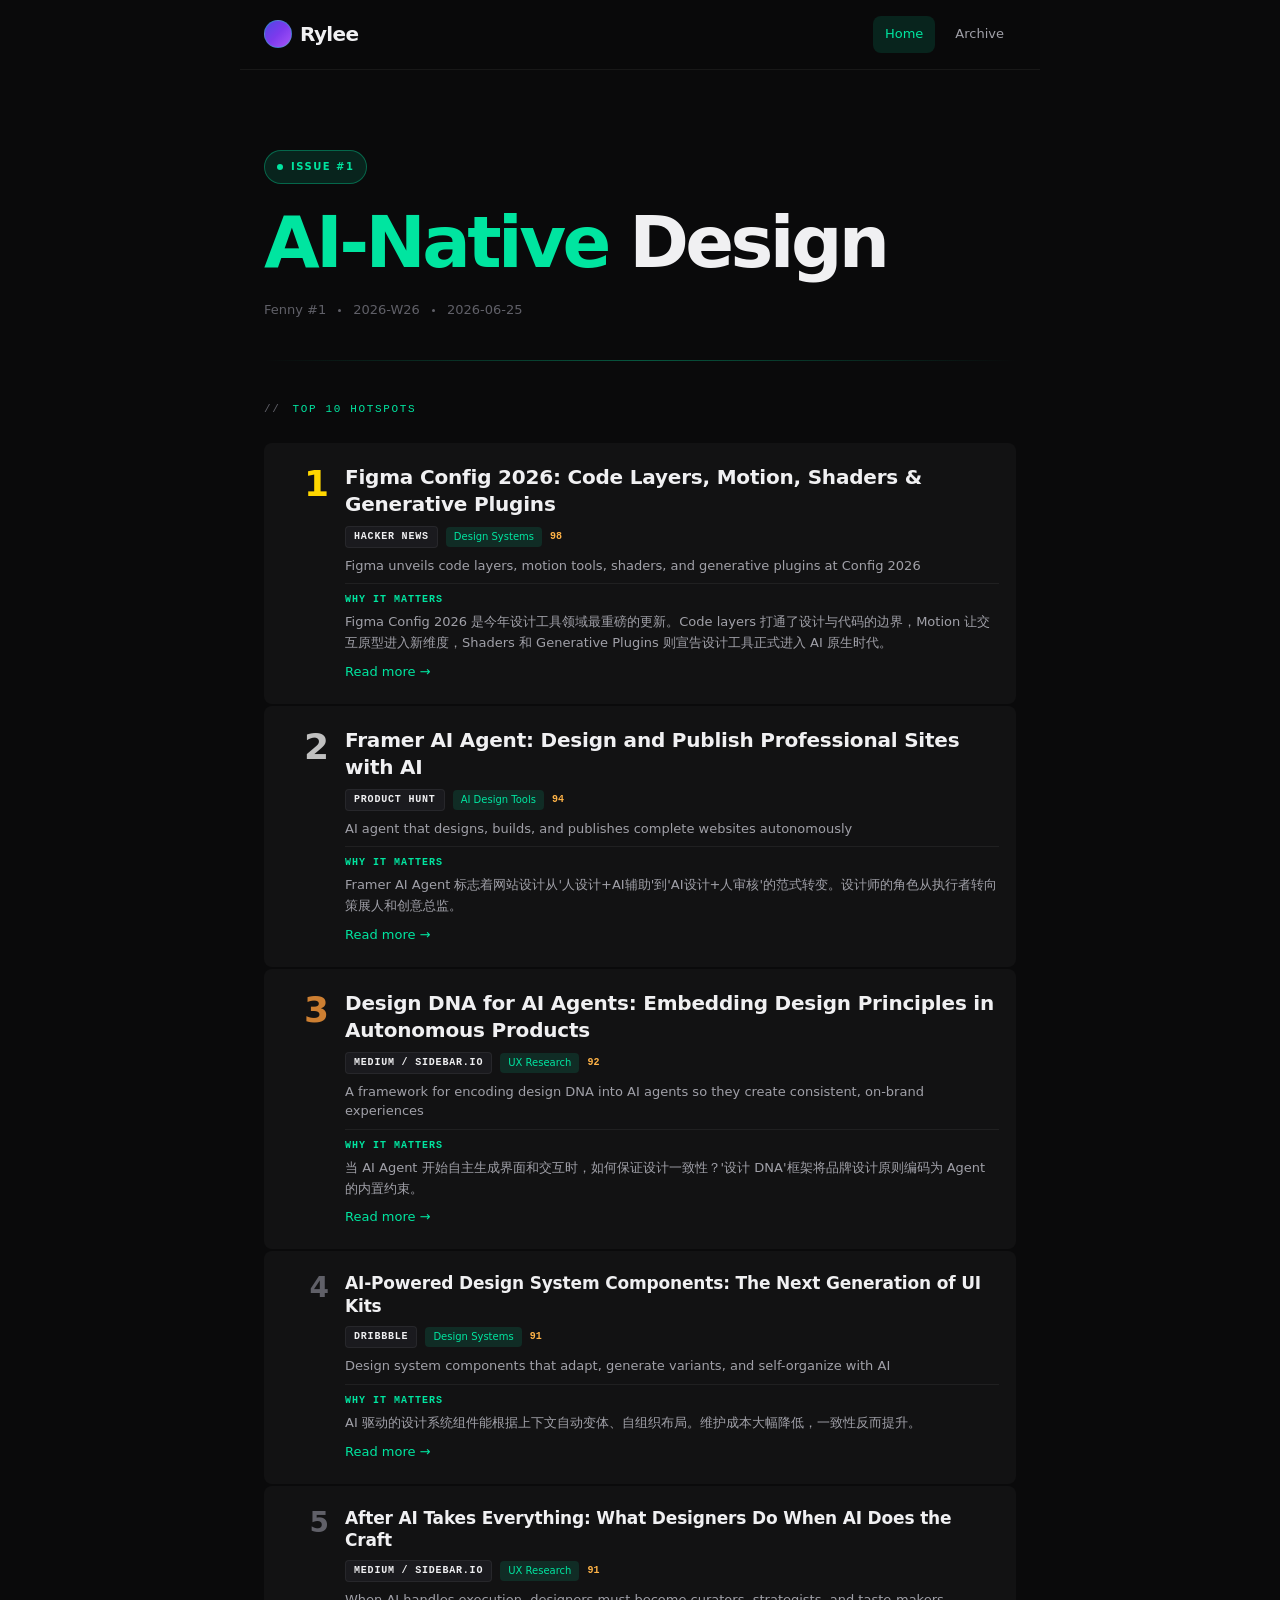
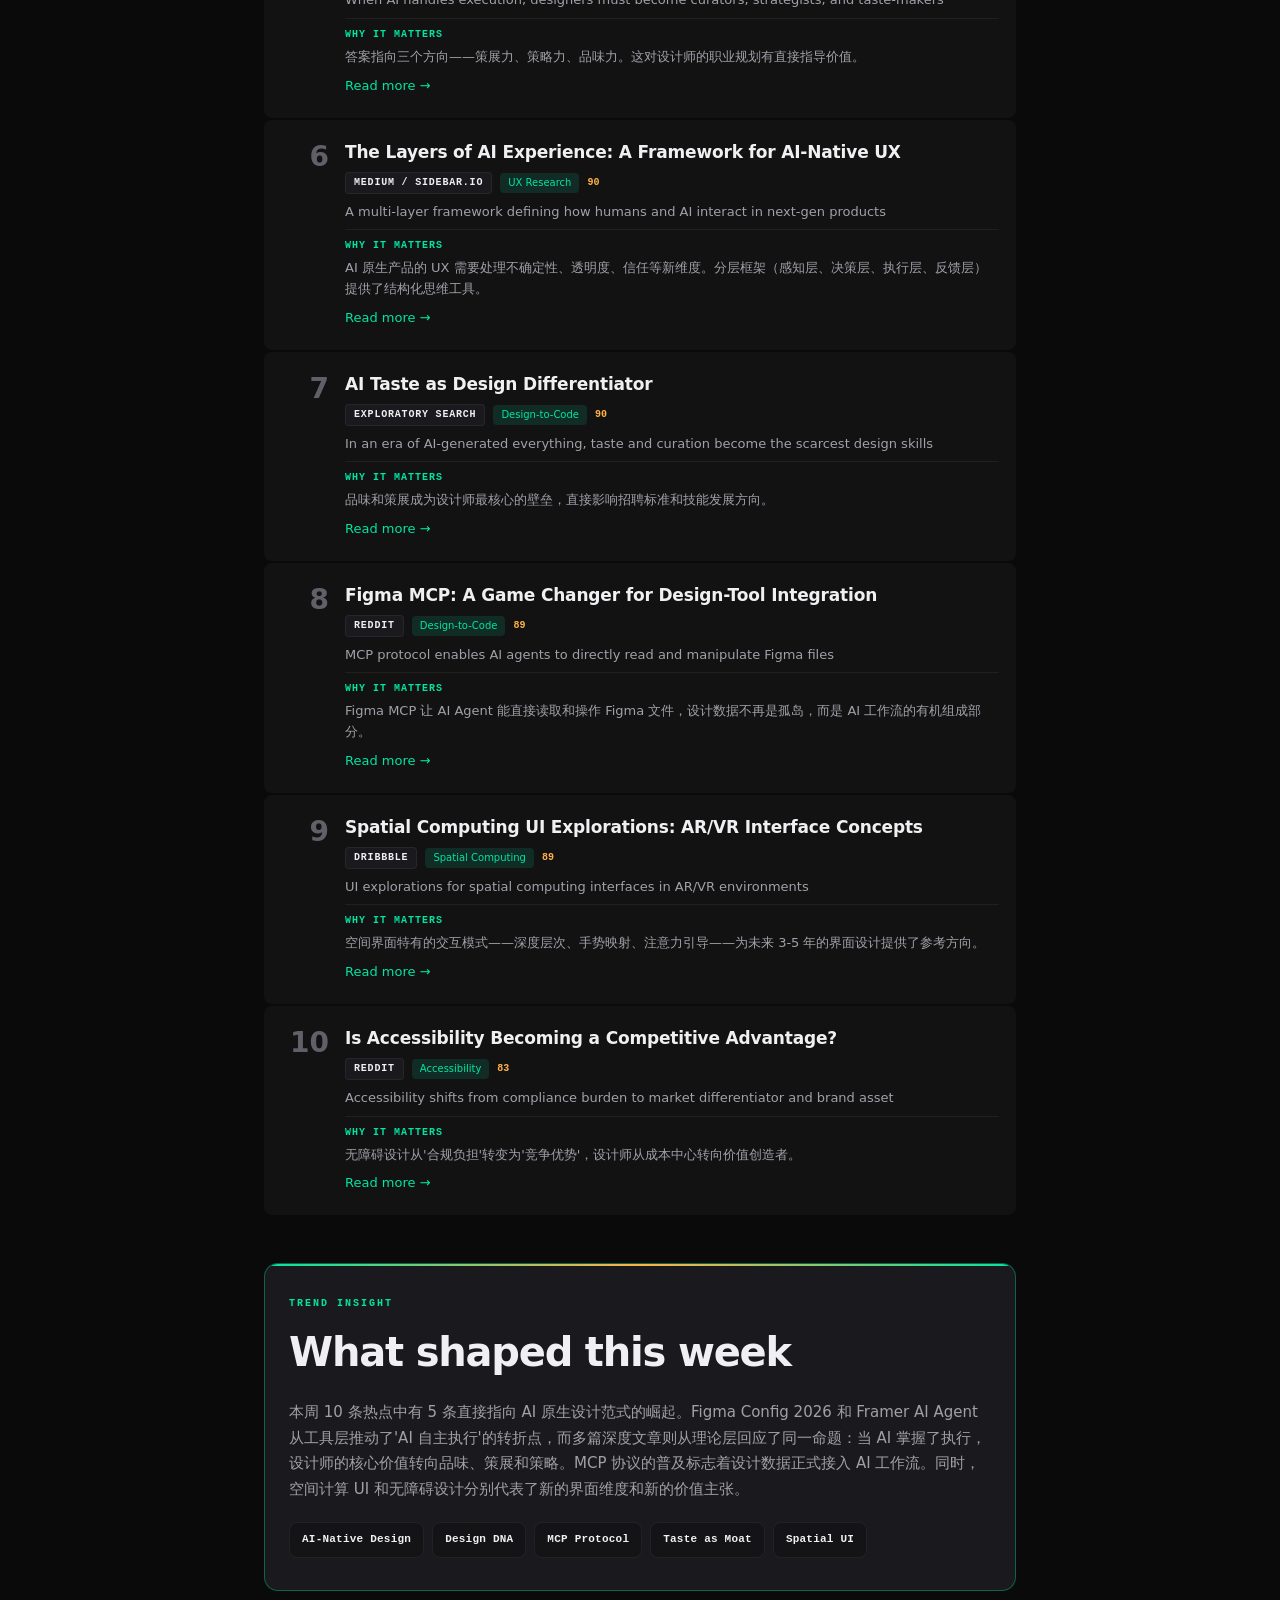
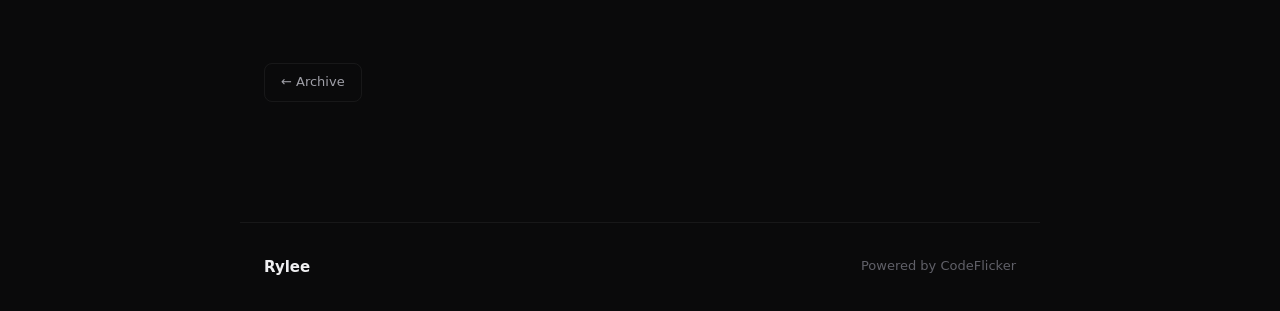
==== commit 5a0c60a8: "feat: add Rylee logo + brand name" ====
--- a/index.html
+++ b/index.html
@@ -10,7 +10,11 @@
 </head>
 <body>
   <nav class="nav">
-    <a href="/" class="nav-brand">Fenny</a>
+    <a href="/" class="nav-brand">
+      <img src="/assets/logo.png" alt="Rylee" class="logo-img" onerror="this.style.display='none';this.nextElementSibling.style.display='flex'">
+      <span class="logo-fallback" style="display:none"></span>
+      <span>Rylee</span>
+    </a>
     <div class="nav-links">
       <a href="/" class="active">Home</a>
       <a href="/archive.html">Archive</a>
@@ -236,7 +240,7 @@
 
   <footer class="footer">
     <div class="footer-row">
-      <span class="footer-brand">Fenny</span>
+      <span class="footer-brand">Rylee</span>
       <span class="footer-text">Powered by CodeFlicker</span>
     </div>
   </footer>
--- a/assets/style.css
+++ b/assets/style.css
@@ -122,14 +122,31 @@
 }
 
 .nav-brand {
+  display: flex;
+  align-items: center;
+  gap: var(--s2);
   font-family: var(--font-display);
   font-size: var(--text-h2);
   font-weight: 700;
   letter-spacing: -0.03em;
-  background: linear-gradient(135deg, var(--text-primary) 0%, var(--accent) 100%);
-  -webkit-background-clip: text;
-  -webkit-text-fill-color: transparent;
-  background-clip: text;
+  color: var(--text-primary);
+}
+
+.nav-brand .logo-img {
+  width: 28px;
+  height: 28px;
+  border-radius: 50%;
+  object-fit: cover;
+  border: 1.5px solid var(--accent-border);
+}
+
+.nav-brand .logo-fallback {
+  width: 28px;
+  height: 28px;
+  border-radius: 50%;
+  background: linear-gradient(135deg, #4f46e5 0%, #7c3aed 50%, #a855f7 100%);
+  border: 1.5px solid var(--accent-border);
+  flex-shrink: 0;
 }
 
 .nav-links {
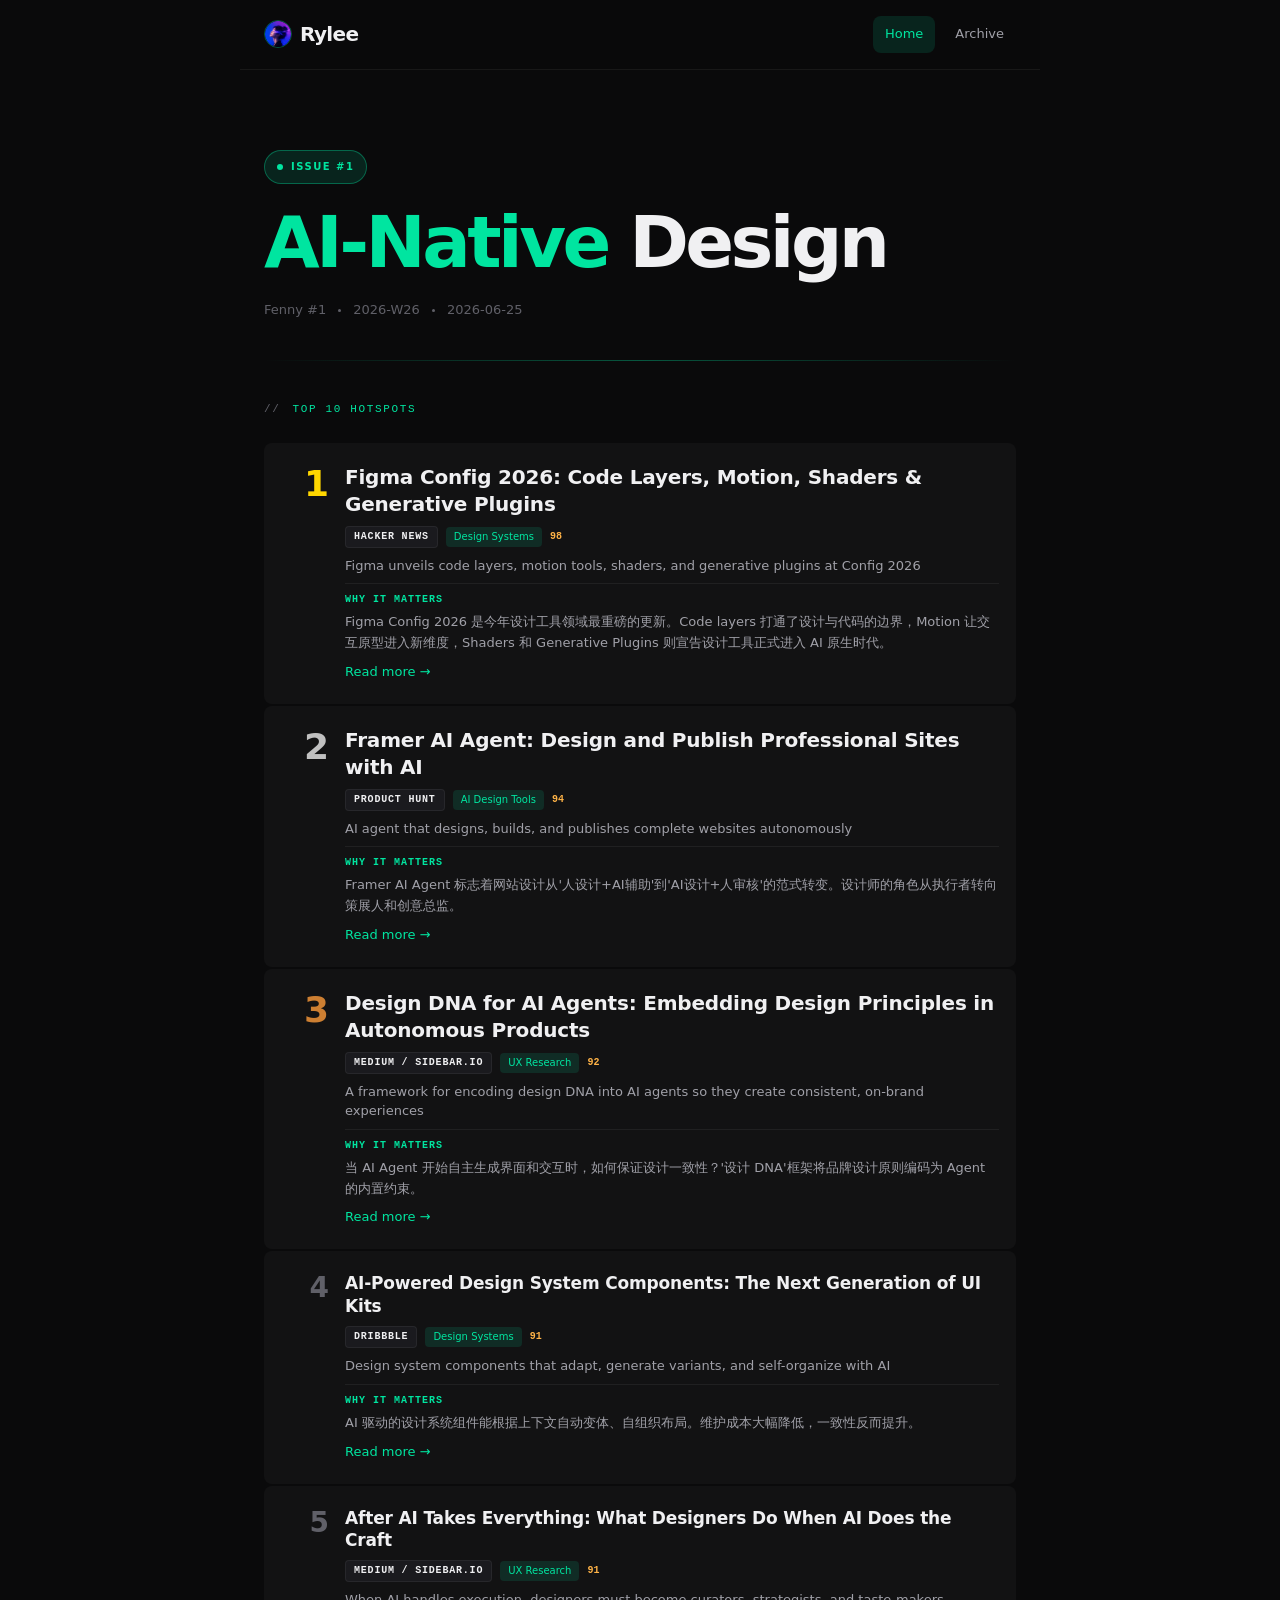
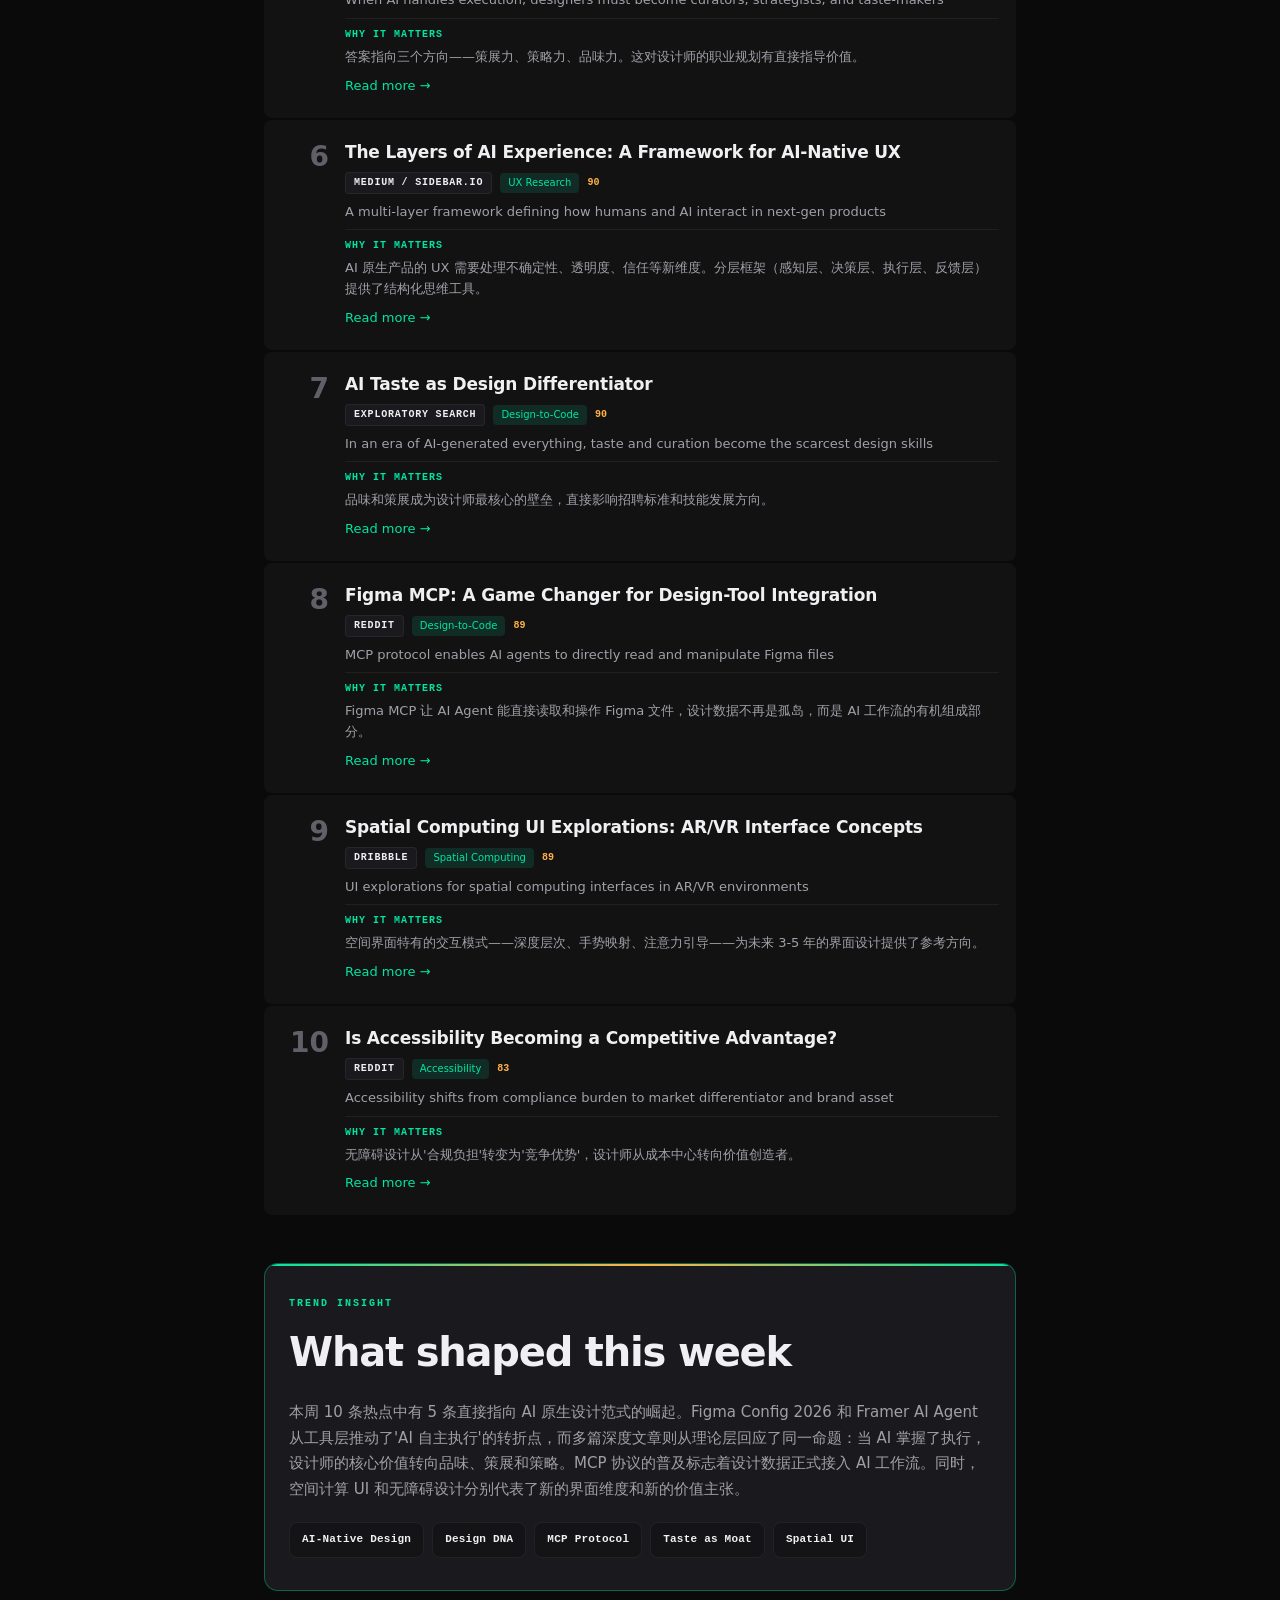
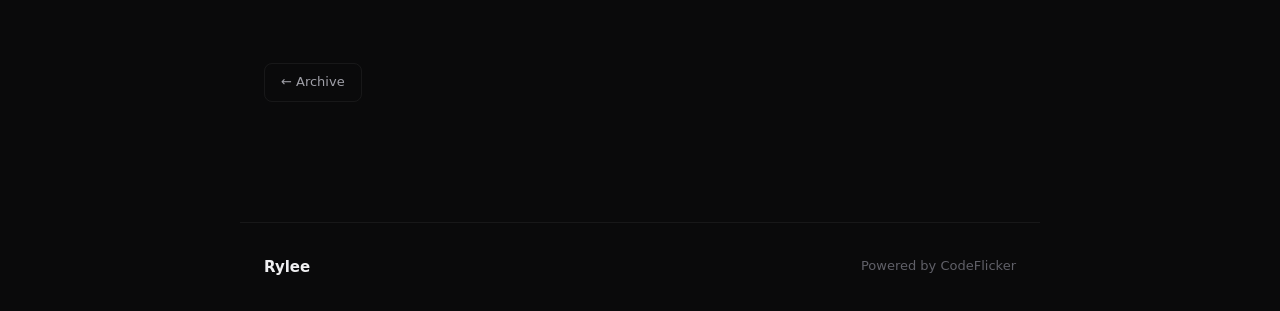
==== commit efa6c930: "fix: change absolute paths to relative paths for GitHub Pages project site" ====
--- a/index.html
+++ b/index.html
@@ -4,20 +4,20 @@
   <meta charset="UTF-8">
   <meta name="viewport" content="width=device-width, initial-scale=1.0">
   <title>Fenny #1 - AI-Native Design</title>
-  <link rel="stylesheet" href="/assets/style.css">
+  <link rel="stylesheet" href="./assets/style.css">
   <meta name="description" content="Fenny - Product Design AI Hotspot Weekly. Top 10 design hotspots curated by AI every week.">
   <meta name="theme-color" content="#0a0a0b">
 </head>
 <body>
   <nav class="nav">
-    <a href="/" class="nav-brand">
-      <img src="/assets/logo.png" alt="Rylee" class="logo-img" onerror="this.style.display='none';this.nextElementSibling.style.display='flex'">
+    <a href="./" class="nav-brand">
+      <img src="./assets/logo.png" alt="Rylee" class="logo-img" onerror="this.style.display='none';this.nextElementSibling.style.display='flex'">
       <span class="logo-fallback" style="display:none"></span>
       <span>Rylee</span>
     </a>
     <div class="nav-links">
-      <a href="/" class="active">Home</a>
-      <a href="/archive.html">Archive</a>
+      <a href="./" class="active">Home</a>
+      <a href="./archive.html">Archive</a>
     </div>
   </nav>
 
@@ -234,7 +234,7 @@
     </section>
 
     <nav class="issue-nav">
-      <a href="/archive.html" class="nav-prev">← Archive</a>
+      <a href="./archive.html" class="nav-prev">← Archive</a>
     </nav>
   </main>
 
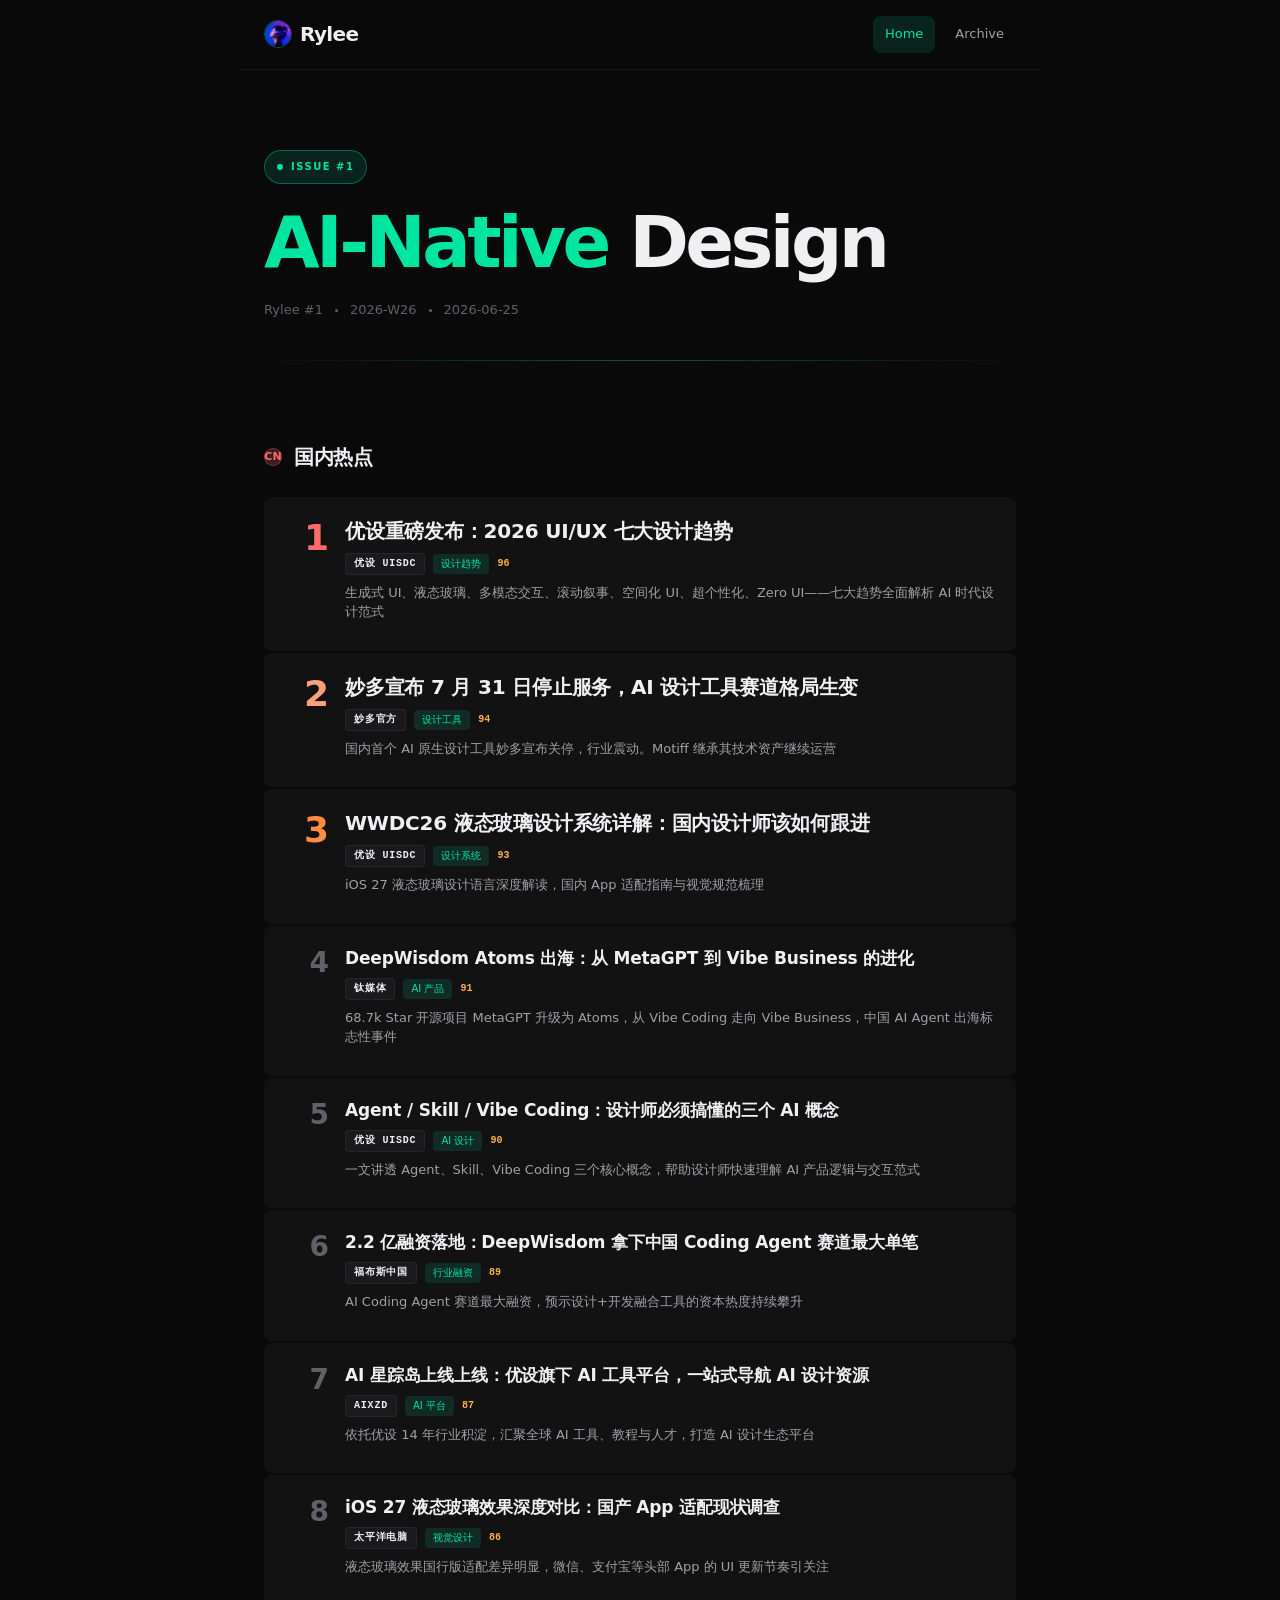
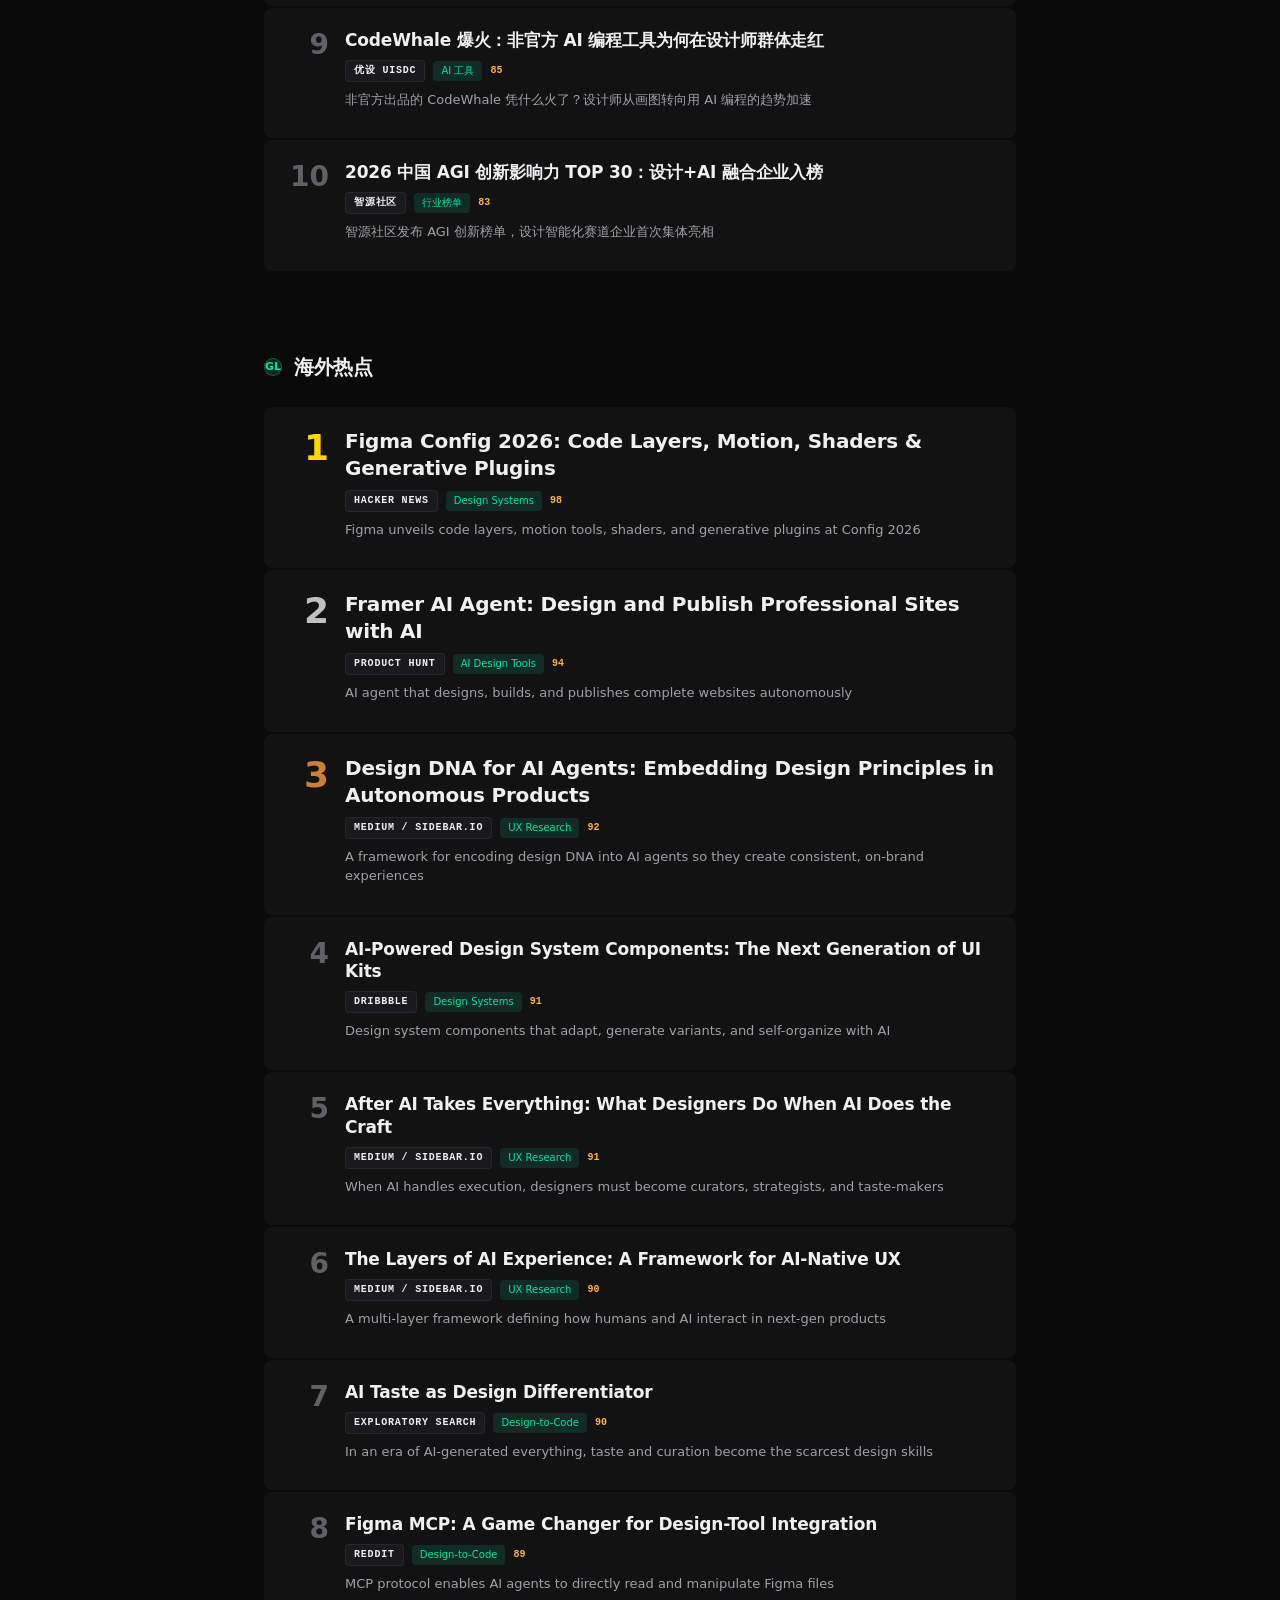
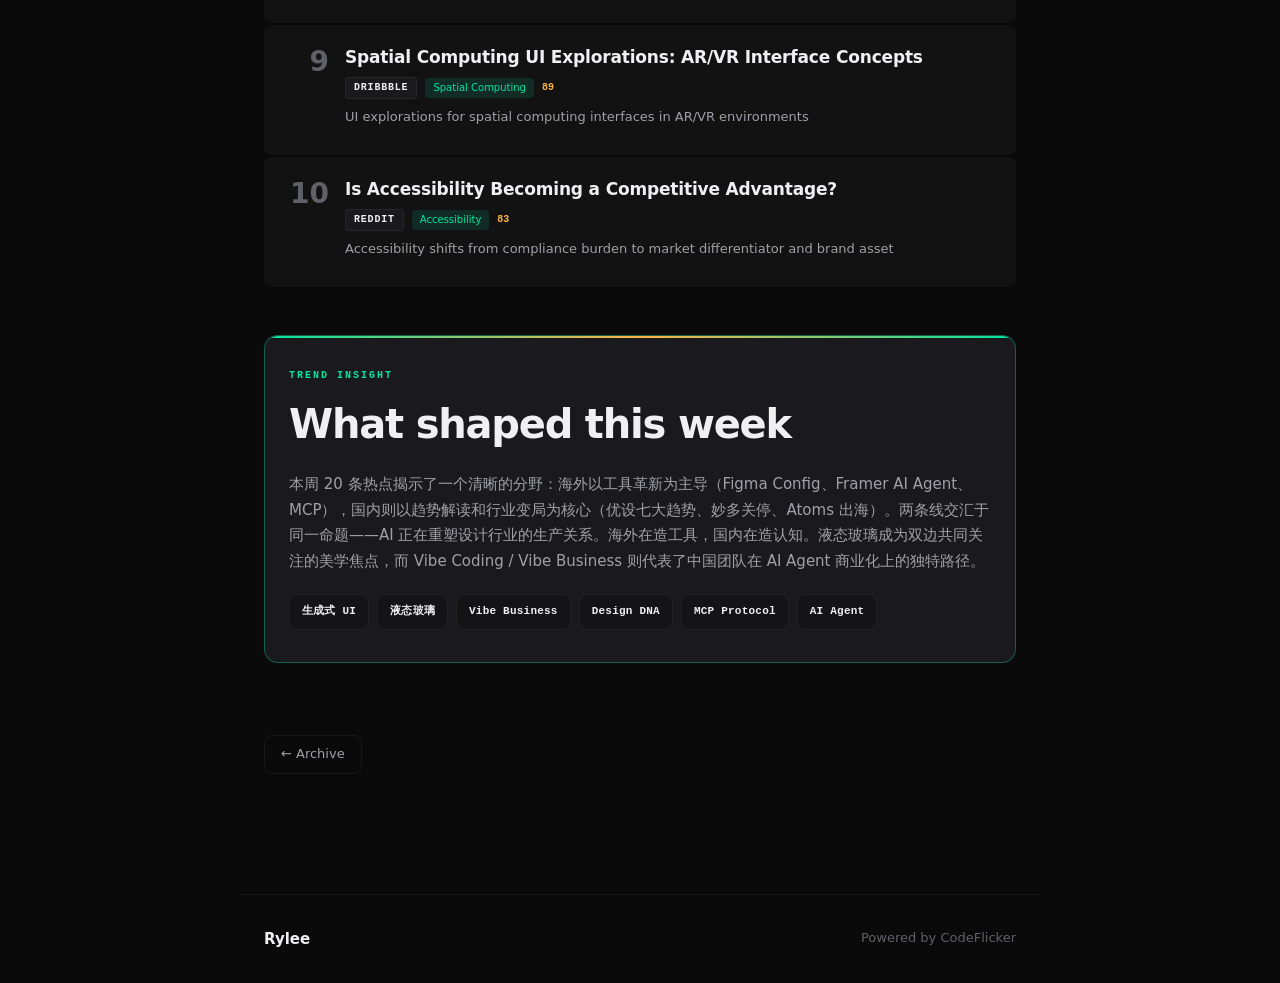
==== commit a56356b0: "feat: add CN top 10 hotspots, dual-region layout (CN+Global)" ====
--- a/index.html
+++ b/index.html
@@ -3,9 +3,9 @@
 <head>
   <meta charset="UTF-8">
   <meta name="viewport" content="width=device-width, initial-scale=1.0">
-  <title>Fenny #1 - AI-Native Design</title>
+  <title>Rylee #1 - AI-Native Design</title>
   <link rel="stylesheet" href="./assets/style.css">
-  <meta name="description" content="Fenny - Product Design AI Hotspot Weekly. Top 10 design hotspots curated by AI every week.">
+  <meta name="description" content="Rylee - Product Design AI Hotspot Weekly. Top 20 design hotspots (10 CN + 10 Global) curated by AI every week.">
   <meta name="theme-color" content="#0a0a0b">
 </head>
 <body>
@@ -26,7 +26,7 @@
       <div class="hero-badge"><span class="dot"></span> Issue #1</div>
       <h1 class="hero-title"><span class="accent-word">AI-Native</span> Design</h1>
       <div class="hero-meta">
-        <span>Fenny #1</span>
+        <span>Rylee #1</span>
         <span class="sep"></span>
         <span>2026-W26</span>
         <span class="sep"></span>
@@ -34,202 +34,300 @@
       </div>
     </header>
 
-    <div class="section-label">Top 10 Hotspots</div>
-
-    <section class="hotspots">
-
-      <article class="hotspot-card top-3">
-        <div class="hotspot-rank">1</div>
-        <div class="hotspot-content">
-          <h2 class="hotspot-title"><a href="https://news.ycombinator.com/" target="_blank" rel="noopener">Figma Config 2026: Code Layers, Motion, Shaders & Generative Plugins</a></h2>
-          <div class="hotspot-meta">
-            <span class="hotspot-source">Hacker News</span>
-            <span class="hotspot-category">Design Systems</span>
-            <span class="hotspot-score">98</span>
-          </div>
-          <p class="hotspot-one-liner">Figma unveils code layers, motion tools, shaders, and generative plugins at Config 2026</p>
-          <div class="hotspot-why">
-            <div class="hotspot-why-label">Why it matters</div>
-            <p>Figma Config 2026 是今年设计工具领域最重磅的更新。Code layers 打通了设计与代码的边界，Motion 让交互原型进入新维度，Shaders 和 Generative Plugins 则宣告设计工具正式进入 AI 原生时代。</p>
-          </div>
-          <a href="https://news.ycombinator.com/" class="hotspot-link" target="_blank" rel="noopener">Read more <span class="arrow">→</span></a>
-        </div>
-      </article>
-
-      <article class="hotspot-card top-3">
-        <div class="hotspot-rank">2</div>
-        <div class="hotspot-content">
-          <h2 class="hotspot-title"><a href="https://www.producthunt.com/" target="_blank" rel="noopener">Framer AI Agent: Design and Publish Professional Sites with AI</a></h2>
-          <div class="hotspot-meta">
-            <span class="hotspot-source">Product Hunt</span>
-            <span class="hotspot-category">AI Design Tools</span>
-            <span class="hotspot-score">94</span>
-          </div>
-          <p class="hotspot-one-liner">AI agent that designs, builds, and publishes complete websites autonomously</p>
-          <div class="hotspot-why">
-            <div class="hotspot-why-label">Why it matters</div>
-            <p>Framer AI Agent 标志着网站设计从'人设计+AI辅助'到'AI设计+人审核'的范式转变。设计师的角色从执行者转向策展人和创意总监。</p>
-          </div>
-          <a href="https://www.producthunt.com/" class="hotspot-link" target="_blank" rel="noopener">Read more <span class="arrow">→</span></a>
-        </div>
-      </article>
-
-      <article class="hotspot-card top-3">
-        <div class="hotspot-rank">3</div>
-        <div class="hotspot-content">
-          <h2 class="hotspot-title"><a href="https://medium.com/" target="_blank" rel="noopener">Design DNA for AI Agents: Embedding Design Principles in Autonomous Products</a></h2>
-          <div class="hotspot-meta">
-            <span class="hotspot-source">Medium / Sidebar.io</span>
-            <span class="hotspot-category">UX Research</span>
-            <span class="hotspot-score">92</span>
-          </div>
-          <p class="hotspot-one-liner">A framework for encoding design DNA into AI agents so they create consistent, on-brand experiences</p>
-          <div class="hotspot-why">
-            <div class="hotspot-why-label">Why it matters</div>
-            <p>当 AI Agent 开始自主生成界面和交互时，如何保证设计一致性？'设计 DNA'框架将品牌设计原则编码为 Agent 的内置约束。</p>
-          </div>
-          <a href="https://medium.com/" class="hotspot-link" target="_blank" rel="noopener">Read more <span class="arrow">→</span></a>
-        </div>
-      </article>
-
-      <article class="hotspot-card">
-        <div class="hotspot-rank">4</div>
-        <div class="hotspot-content">
-          <h2 class="hotspot-title"><a href="https://dribbble.com/shots/popular" target="_blank" rel="noopener">AI-Powered Design System Components: The Next Generation of UI Kits</a></h2>
-          <div class="hotspot-meta">
-            <span class="hotspot-source">Dribbble</span>
-            <span class="hotspot-category">Design Systems</span>
-            <span class="hotspot-score">91</span>
-          </div>
-          <p class="hotspot-one-liner">Design system components that adapt, generate variants, and self-organize with AI</p>
-          <div class="hotspot-why">
-            <div class="hotspot-why-label">Why it matters</div>
-            <p>AI 驱动的设计系统组件能根据上下文自动变体、自组织布局。维护成本大幅降低，一致性反而提升。</p>
-          </div>
-          <a href="https://dribbble.com/shots/popular" class="hotspot-link" target="_blank" rel="noopener">Read more <span class="arrow">→</span></a>
-        </div>
-      </article>
-
-      <article class="hotspot-card">
-        <div class="hotspot-rank">5</div>
-        <div class="hotspot-content">
-          <h2 class="hotspot-title"><a href="https://medium.com/" target="_blank" rel="noopener">After AI Takes Everything: What Designers Do When AI Does the Craft</a></h2>
-          <div class="hotspot-meta">
-            <span class="hotspot-source">Medium / Sidebar.io</span>
-            <span class="hotspot-category">UX Research</span>
-            <span class="hotspot-score">91</span>
-          </div>
-          <p class="hotspot-one-liner">When AI handles execution, designers must become curators, strategists, and taste-makers</p>
-          <div class="hotspot-why">
-            <div class="hotspot-why-label">Why it matters</div>
-            <p>答案指向三个方向——策展力、策略力、品味力。这对设计师的职业规划有直接指导价值。</p>
-          </div>
-          <a href="https://medium.com/" class="hotspot-link" target="_blank" rel="noopener">Read more <span class="arrow">→</span></a>
-        </div>
-      </article>
-
-      <article class="hotspot-card">
-        <div class="hotspot-rank">6</div>
-        <div class="hotspot-content">
-          <h2 class="hotspot-title"><a href="https://medium.com/" target="_blank" rel="noopener">The Layers of AI Experience: A Framework for AI-Native UX</a></h2>
-          <div class="hotspot-meta">
-            <span class="hotspot-source">Medium / Sidebar.io</span>
-            <span class="hotspot-category">UX Research</span>
-            <span class="hotspot-score">90</span>
-          </div>
-          <p class="hotspot-one-liner">A multi-layer framework defining how humans and AI interact in next-gen products</p>
-          <div class="hotspot-why">
-            <div class="hotspot-why-label">Why it matters</div>
-            <p>AI 原生产品的 UX 需要处理不确定性、透明度、信任等新维度。分层框架（感知层、决策层、执行层、反馈层）提供了结构化思维工具。</p>
-          </div>
-          <a href="https://medium.com/" class="hotspot-link" target="_blank" rel="noopener">Read more <span class="arrow">→</span></a>
-        </div>
-      </article>
-
-      <article class="hotspot-card">
-        <div class="hotspot-rank">7</div>
-        <div class="hotspot-content">
-          <h2 class="hotspot-title"><a href="https://www.google.com/search?q=AI+taste+design+differentiator" target="_blank" rel="noopener">AI Taste as Design Differentiator</a></h2>
-          <div class="hotspot-meta">
-            <span class="hotspot-source">Exploratory Search</span>
-            <span class="hotspot-category">Design-to-Code</span>
-            <span class="hotspot-score">90</span>
-          </div>
-          <p class="hotspot-one-liner">In an era of AI-generated everything, taste and curation become the scarcest design skills</p>
-          <div class="hotspot-why">
-            <div class="hotspot-why-label">Why it matters</div>
-            <p>品味和策展成为设计师最核心的壁垒，直接影响招聘标准和技能发展方向。</p>
-          </div>
-          <a href="https://www.google.com/search?q=AI+taste+design+differentiator" class="hotspot-link" target="_blank" rel="noopener">Read more <span class="arrow">→</span></a>
-        </div>
-      </article>
-
-      <article class="hotspot-card">
-        <div class="hotspot-rank">8</div>
-        <div class="hotspot-content">
-          <h2 class="hotspot-title"><a href="https://www.reddit.com/r/FigmaDesign/" target="_blank" rel="noopener">Figma MCP: A Game Changer for Design-Tool Integration</a></h2>
-          <div class="hotspot-meta">
-            <span class="hotspot-source">Reddit</span>
-            <span class="hotspot-category">Design-to-Code</span>
-            <span class="hotspot-score">89</span>
-          </div>
-          <p class="hotspot-one-liner">MCP protocol enables AI agents to directly read and manipulate Figma files</p>
-          <div class="hotspot-why">
-            <div class="hotspot-why-label">Why it matters</div>
-            <p>Figma MCP 让 AI Agent 能直接读取和操作 Figma 文件，设计数据不再是孤岛，而是 AI 工作流的有机组成部分。</p>
-          </div>
-          <a href="https://www.reddit.com/r/FigmaDesign/" class="hotspot-link" target="_blank" rel="noopener">Read more <span class="arrow">→</span></a>
-        </div>
-      </article>
-
-      <article class="hotspot-card">
-        <div class="hotspot-rank">9</div>
-        <div class="hotspot-content">
-          <h2 class="hotspot-title"><a href="https://dribbble.com/shots/popular" target="_blank" rel="noopener">Spatial Computing UI Explorations: AR/VR Interface Concepts</a></h2>
-          <div class="hotspot-meta">
-            <span class="hotspot-source">Dribbble</span>
-            <span class="hotspot-category">Spatial Computing</span>
-            <span class="hotspot-score">89</span>
-          </div>
-          <p class="hotspot-one-liner">UI explorations for spatial computing interfaces in AR/VR environments</p>
-          <div class="hotspot-why">
-            <div class="hotspot-why-label">Why it matters</div>
-            <p>空间界面特有的交互模式——深度层次、手势映射、注意力引导——为未来 3-5 年的界面设计提供了参考方向。</p>
-          </div>
-          <a href="https://dribbble.com/shots/popular" class="hotspot-link" target="_blank" rel="noopener">Read more <span class="arrow">→</span></a>
-        </div>
-      </article>
-
-      <article class="hotspot-card">
-        <div class="hotspot-rank">10</div>
-        <div class="hotspot-content">
-          <h2 class="hotspot-title"><a href="https://www.reddit.com/r/UXDesign/" target="_blank" rel="noopener">Is Accessibility Becoming a Competitive Advantage?</a></h2>
-          <div class="hotspot-meta">
-            <span class="hotspot-source">Reddit</span>
-            <span class="hotspot-category">Accessibility</span>
-            <span class="hotspot-score">83</span>
-          </div>
-          <p class="hotspot-one-liner">Accessibility shifts from compliance burden to market differentiator and brand asset</p>
-          <div class="hotspot-why">
-            <div class="hotspot-why-label">Why it matters</div>
-            <p>无障碍设计从'合规负担'转变为'竞争优势'，设计师从成本中心转向价值创造者。</p>
-          </div>
-          <a href="https://www.reddit.com/r/UXDesign/" class="hotspot-link" target="_blank" rel="noopener">Read more <span class="arrow">→</span></a>
-        </div>
-      </article>
-
-    </section>
-
+    <!-- ======== 国内热点 TOP 10 ======== -->
+    <div class="region-section cn">
+      <div class="region-header">
+        <span class="region-icon cn">CN</span>
+        <span class="region-label">国内热点</span>
+      </div>
+      <section class="hotspots">
+
+        <article class="hotspot-card top-3">
+          <div class="hotspot-rank">1</div>
+          <div class="hotspot-content">
+            <h2 class="hotspot-title"><a href="https://www.uisdc.com/2026-ui-ux-ai-trends" target="_blank" rel="noopener">优设重磅发布：2026 UI/UX 七大设计趋势</a></h2>
+            <div class="hotspot-meta">
+              <span class="hotspot-source">优设 UISDC</span>
+              <span class="hotspot-category">设计趋势</span>
+              <span class="hotspot-score">96</span>
+            </div>
+            <p class="hotspot-one-liner">生成式 UI、液态玻璃、多模态交互、滚动叙事、空间化 UI、超个性化、Zero UI——七大趋势全面解析 AI 时代设计范式</p>
+          </div>
+        </article>
+
+        <article class="hotspot-card top-3">
+          <div class="hotspot-rank">2</div>
+          <div class="hotspot-content">
+            <h2 class="hotspot-title"><a href="https://miaoduo.com/" target="_blank" rel="noopener">妙多宣布 7 月 31 日停止服务，AI 设计工具赛道格局生变</a></h2>
+            <div class="hotspot-meta">
+              <span class="hotspot-source">妙多官方</span>
+              <span class="hotspot-category">设计工具</span>
+              <span class="hotspot-score">94</span>
+            </div>
+            <p class="hotspot-one-liner">国内首个 AI 原生设计工具妙多宣布关停，行业震动。Motiff 继承其技术资产继续运营</p>
+          </div>
+        </article>
+
+        <article class="hotspot-card top-3">
+          <div class="hotspot-rank">3</div>
+          <div class="hotspot-content">
+            <h2 class="hotspot-title"><a href="https://www.uisdc.com/" target="_blank" rel="noopener">WWDC26 液态玻璃设计系统详解：国内设计师该如何跟进</a></h2>
+            <div class="hotspot-meta">
+              <span class="hotspot-source">优设 UISDC</span>
+              <span class="hotspot-category">设计系统</span>
+              <span class="hotspot-score">93</span>
+            </div>
+            <p class="hotspot-one-liner">iOS 27 液态玻璃设计语言深度解读，国内 App 适配指南与视觉规范梳理</p>
+          </div>
+        </article>
+
+        <article class="hotspot-card">
+          <div class="hotspot-rank">4</div>
+          <div class="hotspot-content">
+            <h2 class="hotspot-title"><a href="https://www.tmtpost.com/agent/ai-article?id=18256" target="_blank" rel="noopener">DeepWisdom Atoms 出海：从 MetaGPT 到 Vibe Business 的进化</a></h2>
+            <div class="hotspot-meta">
+              <span class="hotspot-source">钛媒体</span>
+              <span class="hotspot-category">AI 产品</span>
+              <span class="hotspot-score">91</span>
+            </div>
+            <p class="hotspot-one-liner">68.7k Star 开源项目 MetaGPT 升级为 Atoms，从 Vibe Coding 走向 Vibe Business，中国 AI Agent 出海标志性事件</p>
+          </div>
+        </article>
+
+        <article class="hotspot-card">
+          <div class="hotspot-rank">5</div>
+          <div class="hotspot-content">
+            <h2 class="hotspot-title"><a href="https://www.uisdc.com/" target="_blank" rel="noopener">Agent / Skill / Vibe Coding：设计师必须搞懂的三个 AI 概念</a></h2>
+            <div class="hotspot-meta">
+              <span class="hotspot-source">优设 UISDC</span>
+              <span class="hotspot-category">AI 设计</span>
+              <span class="hotspot-score">90</span>
+            </div>
+            <p class="hotspot-one-liner">一文讲透 Agent、Skill、Vibe Coding 三个核心概念，帮助设计师快速理解 AI 产品逻辑与交互范式</p>
+          </div>
+        </article>
+
+        <article class="hotspot-card">
+          <div class="hotspot-rank">6</div>
+          <div class="hotspot-content">
+            <h2 class="hotspot-title"><a href="https://www.forbeschina.com/investment/%E6%8A%95%E8%B5%84/70958" target="_blank" rel="noopener">2.2 亿融资落地：DeepWisdom 拿下中国 Coding Agent 赛道最大单笔</a></h2>
+            <div class="hotspot-meta">
+              <span class="hotspot-source">福布斯中国</span>
+              <span class="hotspot-category">行业融资</span>
+              <span class="hotspot-score">89</span>
+            </div>
+            <p class="hotspot-one-liner">AI Coding Agent 赛道最大融资，预示设计+开发融合工具的资本热度持续攀升</p>
+          </div>
+        </article>
+
+        <article class="hotspot-card">
+          <div class="hotspot-rank">7</div>
+          <div class="hotspot-content">
+            <h2 class="hotspot-title"><a href="https://aixzd.com/" target="_blank" rel="noopener">AI 星踪岛上线上线：优设旗下 AI 工具平台，一站式导航 AI 设计资源</a></h2>
+            <div class="hotspot-meta">
+              <span class="hotspot-source">AIXZD</span>
+              <span class="hotspot-category">AI 平台</span>
+              <span class="hotspot-score">87</span>
+            </div>
+            <p class="hotspot-one-liner">依托优设 14 年行业积淀，汇聚全球 AI 工具、教程与人才，打造 AI 设计生态平台</p>
+          </div>
+        </article>
+
+        <article class="hotspot-card">
+          <div class="hotspot-rank">8</div>
+          <div class="hotspot-content">
+            <h2 class="hotspot-title"><a href="https://mobile.pconline.com.cn/2169/21691303.html" target="_blank" rel="noopener">iOS 27 液态玻璃效果深度对比：国产 App 适配现状调查</a></h2>
+            <div class="hotspot-meta">
+              <span class="hotspot-source">太平洋电脑</span>
+              <span class="hotspot-category">视觉设计</span>
+              <span class="hotspot-score">86</span>
+            </div>
+            <p class="hotspot-one-liner">液态玻璃效果国行版适配差异明显，微信、支付宝等头部 App 的 UI 更新节奏引关注</p>
+          </div>
+        </article>
+
+        <article class="hotspot-card">
+          <div class="hotspot-rank">9</div>
+          <div class="hotspot-content">
+            <h2 class="hotspot-title"><a href="https://www.uisdc.com/category/ai" target="_blank" rel="noopener">CodeWhale 爆火：非官方 AI 编程工具为何在设计师群体走红</a></h2>
+            <div class="hotspot-meta">
+              <span class="hotspot-source">优设 UISDC</span>
+              <span class="hotspot-category">AI 工具</span>
+              <span class="hotspot-score">85</span>
+            </div>
+            <p class="hotspot-one-liner">非官方出品的 CodeWhale 凭什么火了？设计师从画图转向用 AI 编程的趋势加速</p>
+          </div>
+        </article>
+
+        <article class="hotspot-card">
+          <div class="hotspot-rank">10</div>
+          <div class="hotspot-content">
+            <h2 class="hotspot-title"><a href="https://hub.baai.ac.cn/" target="_blank" rel="noopener">2026 中国 AGI 创新影响力 TOP 30：设计+AI 融合企业入榜</a></h2>
+            <div class="hotspot-meta">
+              <span class="hotspot-source">智源社区</span>
+              <span class="hotspot-category">行业榜单</span>
+              <span class="hotspot-score">83</span>
+            </div>
+            <p class="hotspot-one-liner">智源社区发布 AGI 创新榜单，设计智能化赛道企业首次集体亮相</p>
+          </div>
+        </article>
+
+      </section>
+    </div>
+
+    <!-- ======== 海外热点 TOP 10 ======== -->
+    <div class="region-section global">
+      <div class="region-header">
+        <span class="region-icon global">GL</span>
+        <span class="region-label">海外热点</span>
+      </div>
+      <section class="hotspots">
+
+        <article class="hotspot-card top-3">
+          <div class="hotspot-rank">1</div>
+          <div class="hotspot-content">
+            <h2 class="hotspot-title"><a href="https://news.ycombinator.com/" target="_blank" rel="noopener">Figma Config 2026: Code Layers, Motion, Shaders & Generative Plugins</a></h2>
+            <div class="hotspot-meta">
+              <span class="hotspot-source">Hacker News</span>
+              <span class="hotspot-category">Design Systems</span>
+              <span class="hotspot-score">98</span>
+            </div>
+            <p class="hotspot-one-liner">Figma unveils code layers, motion tools, shaders, and generative plugins at Config 2026</p>
+          </div>
+        </article>
+
+        <article class="hotspot-card top-3">
+          <div class="hotspot-rank">2</div>
+          <div class="hotspot-content">
+            <h2 class="hotspot-title"><a href="https://www.producthunt.com/" target="_blank" rel="noopener">Framer AI Agent: Design and Publish Professional Sites with AI</a></h2>
+            <div class="hotspot-meta">
+              <span class="hotspot-source">Product Hunt</span>
+              <span class="hotspot-category">AI Design Tools</span>
+              <span class="hotspot-score">94</span>
+            </div>
+            <p class="hotspot-one-liner">AI agent that designs, builds, and publishes complete websites autonomously</p>
+          </div>
+        </article>
+
+        <article class="hotspot-card top-3">
+          <div class="hotspot-rank">3</div>
+          <div class="hotspot-content">
+            <h2 class="hotspot-title"><a href="https://medium.com/" target="_blank" rel="noopener">Design DNA for AI Agents: Embedding Design Principles in Autonomous Products</a></h2>
+            <div class="hotspot-meta">
+              <span class="hotspot-source">Medium / Sidebar.io</span>
+              <span class="hotspot-category">UX Research</span>
+              <span class="hotspot-score">92</span>
+            </div>
+            <p class="hotspot-one-liner">A framework for encoding design DNA into AI agents so they create consistent, on-brand experiences</p>
+          </div>
+        </article>
+
+        <article class="hotspot-card">
+          <div class="hotspot-rank">4</div>
+          <div class="hotspot-content">
+            <h2 class="hotspot-title"><a href="https://dribbble.com/shots/popular" target="_blank" rel="noopener">AI-Powered Design System Components: The Next Generation of UI Kits</a></h2>
+            <div class="hotspot-meta">
+              <span class="hotspot-source">Dribbble</span>
+              <span class="hotspot-category">Design Systems</span>
+              <span class="hotspot-score">91</span>
+            </div>
+            <p class="hotspot-one-liner">Design system components that adapt, generate variants, and self-organize with AI</p>
+          </div>
+        </article>
+
+        <article class="hotspot-card">
+          <div class="hotspot-rank">5</div>
+          <div class="hotspot-content">
+            <h2 class="hotspot-title"><a href="https://medium.com/" target="_blank" rel="noopener">After AI Takes Everything: What Designers Do When AI Does the Craft</a></h2>
+            <div class="hotspot-meta">
+              <span class="hotspot-source">Medium / Sidebar.io</span>
+              <span class="hotspot-category">UX Research</span>
+              <span class="hotspot-score">91</span>
+            </div>
+            <p class="hotspot-one-liner">When AI handles execution, designers must become curators, strategists, and taste-makers</p>
+          </div>
+        </article>
+
+        <article class="hotspot-card">
+          <div class="hotspot-rank">6</div>
+          <div class="hotspot-content">
+            <h2 class="hotspot-title"><a href="https://medium.com/" target="_blank" rel="noopener">The Layers of AI Experience: A Framework for AI-Native UX</a></h2>
+            <div class="hotspot-meta">
+              <span class="hotspot-source">Medium / Sidebar.io</span>
+              <span class="hotspot-category">UX Research</span>
+              <span class="hotspot-score">90</span>
+            </div>
+            <p class="hotspot-one-liner">A multi-layer framework defining how humans and AI interact in next-gen products</p>
+          </div>
+        </article>
+
+        <article class="hotspot-card">
+          <div class="hotspot-rank">7</div>
+          <div class="hotspot-content">
+            <h2 class="hotspot-title"><a href="https://www.google.com/search?q=AI+taste+design+differentiator" target="_blank" rel="noopener">AI Taste as Design Differentiator</a></h2>
+            <div class="hotspot-meta">
+              <span class="hotspot-source">Exploratory Search</span>
+              <span class="hotspot-category">Design-to-Code</span>
+              <span class="hotspot-score">90</span>
+            </div>
+            <p class="hotspot-one-liner">In an era of AI-generated everything, taste and curation become the scarcest design skills</p>
+          </div>
+        </article>
+
+        <article class="hotspot-card">
+          <div class="hotspot-rank">8</div>
+          <div class="hotspot-content">
+            <h2 class="hotspot-title"><a href="https://www.reddit.com/r/FigmaDesign/" target="_blank" rel="noopener">Figma MCP: A Game Changer for Design-Tool Integration</a></h2>
+            <div class="hotspot-meta">
+              <span class="hotspot-source">Reddit</span>
+              <span class="hotspot-category">Design-to-Code</span>
+              <span class="hotspot-score">89</span>
+            </div>
+            <p class="hotspot-one-liner">MCP protocol enables AI agents to directly read and manipulate Figma files</p>
+          </div>
+        </article>
+
+        <article class="hotspot-card">
+          <div class="hotspot-rank">9</div>
+          <div class="hotspot-content">
+            <h2 class="hotspot-title"><a href="https://dribbble.com/shots/popular" target="_blank" rel="noopener">Spatial Computing UI Explorations: AR/VR Interface Concepts</a></h2>
+            <div class="hotspot-meta">
+              <span class="hotspot-source">Dribbble</span>
+              <span class="hotspot-category">Spatial Computing</span>
+              <span class="hotspot-score">89</span>
+            </div>
+            <p class="hotspot-one-liner">UI explorations for spatial computing interfaces in AR/VR environments</p>
+          </div>
+        </article>
+
+        <article class="hotspot-card">
+          <div class="hotspot-rank">10</div>
+          <div class="hotspot-content">
+            <h2 class="hotspot-title"><a href="https://www.reddit.com/r/UXDesign/" target="_blank" rel="noopener">Is Accessibility Becoming a Competitive Advantage?</a></h2>
+            <div class="hotspot-meta">
+              <span class="hotspot-source">Reddit</span>
+              <span class="hotspot-category">Accessibility</span>
+              <span class="hotspot-score">83</span>
+            </div>
+            <p class="hotspot-one-liner">Accessibility shifts from compliance burden to market differentiator and brand asset</p>
+          </div>
+        </article>
+
+      </section>
+    </div>
+
+    <!-- ======== 趋势洞察 ======== -->
     <section class="trend-insight">
       <div class="trend-insight-label">Trend Insight</div>
       <h2>What shaped this week</h2>
-      <p class="trend-summary">本周 10 条热点中有 5 条直接指向 AI 原生设计范式的崛起。Figma Config 2026 和 Framer AI Agent 从工具层推动了'AI 自主执行'的转折点，而多篇深度文章则从理论层回应了同一命题：当 AI 掌握了执行，设计师的核心价值转向品味、策展和策略。MCP 协议的普及标志着设计数据正式接入 AI 工作流。同时，空间计算 UI 和无障碍设计分别代表了新的界面维度和新的价值主张。</p>
+      <p class="trend-summary">本周 20 条热点揭示了一个清晰的分野：海外以工具革新为主导（Figma Config、Framer AI Agent、MCP），国内则以趋势解读和行业变局为核心（优设七大趋势、妙多关停、Atoms 出海）。两条线交汇于同一命题——AI 正在重塑设计行业的生产关系。海外在造工具，国内在造认知。液态玻璃成为双边共同关注的美学焦点，而 Vibe Coding / Vibe Business 则代表了中国团队在 AI Agent 商业化上的独特路径。</p>
       <div class="trend-keywords">
-        <span class="keyword-tag">AI-Native Design</span>
+        <span class="keyword-tag">生成式 UI</span>
+        <span class="keyword-tag">液态玻璃</span>
+        <span class="keyword-tag">Vibe Business</span>
         <span class="keyword-tag">Design DNA</span>
         <span class="keyword-tag">MCP Protocol</span>
-        <span class="keyword-tag">Taste as Moat</span>
-        <span class="keyword-tag">Spatial UI</span>
+        <span class="keyword-tag">AI Agent</span>
       </div>
     </section>
 
--- a/assets/style.css
+++ b/assets/style.css
@@ -644,6 +644,85 @@
   color: var(--accent);
 }
 
+/* --- Region Tag --- */
+.region-tag {
+  display: inline-flex;
+  align-items: center;
+  gap: var(--s1);
+  font-family: var(--font-mono);
+  font-size: var(--text-xs);
+  font-weight: 700;
+  text-transform: uppercase;
+  letter-spacing: 0.12em;
+  padding: 2px 8px;
+  border-radius: 4px;
+  margin-left: var(--s2);
+}
+
+.region-tag.cn {
+  color: #ff6b6b;
+  background: rgba(255, 107, 107, 0.12);
+  border: 1px solid rgba(255, 107, 107, 0.25);
+}
+
+.region-tag.global {
+  color: var(--accent);
+  background: var(--accent-dim);
+  border: 1px solid var(--accent-border);
+}
+
+/* --- Region Section --- */
+.region-section {
+  margin-top: var(--s10);
+}
+
+.region-header {
+  display: flex;
+  align-items: center;
+  gap: var(--s3);
+  padding: var(--s10) 0 var(--s6);
+}
+
+.region-header .region-icon {
+  width: 18px;
+  height: 18px;
+  border-radius: 50%;
+  display: inline-flex;
+  align-items: center;
+  justify-content: center;
+  font-size: 11px;
+  font-weight: 700;
+}
+
+.region-header .region-icon.cn {
+  background: rgba(255, 107, 107, 0.2);
+  color: #ff6b6b;
+  border: 1px solid rgba(255, 107, 107, 0.35);
+}
+
+.region-header .region-icon.global {
+  background: var(--accent-dim);
+  color: var(--accent);
+  border: 1px solid var(--accent-border);
+}
+
+.region-header .region-label {
+  font-family: var(--font-display);
+  font-size: var(--text-h2);
+  font-weight: 700;
+  color: var(--text-primary);
+  letter-spacing: -0.02em;
+}
+
+/* Override top-3 rank colors for each region */
+.region-section.cn .hotspot-card:nth-child(1) .hotspot-rank { color: #ff6b6b; }
+.region-section.cn .hotspot-card:nth-child(2) .hotspot-rank { color: #ffa07a; }
+.region-section.cn .hotspot-card:nth-child(3) .hotspot-rank { color: #ff8c42; }
+
+.region-section.global .hotspot-card:nth-child(1) .hotspot-rank { color: var(--rank-gold); }
+.region-section.global .hotspot-card:nth-child(2) .hotspot-rank { color: var(--rank-silver); }
+.region-section.global .hotspot-card:nth-child(3) .hotspot-rank { color: var(--rank-bronze); }
+
 /* --- Scrollbar --- */
 ::-webkit-scrollbar { width: 6px; }
 ::-webkit-scrollbar-track { background: var(--bg); }
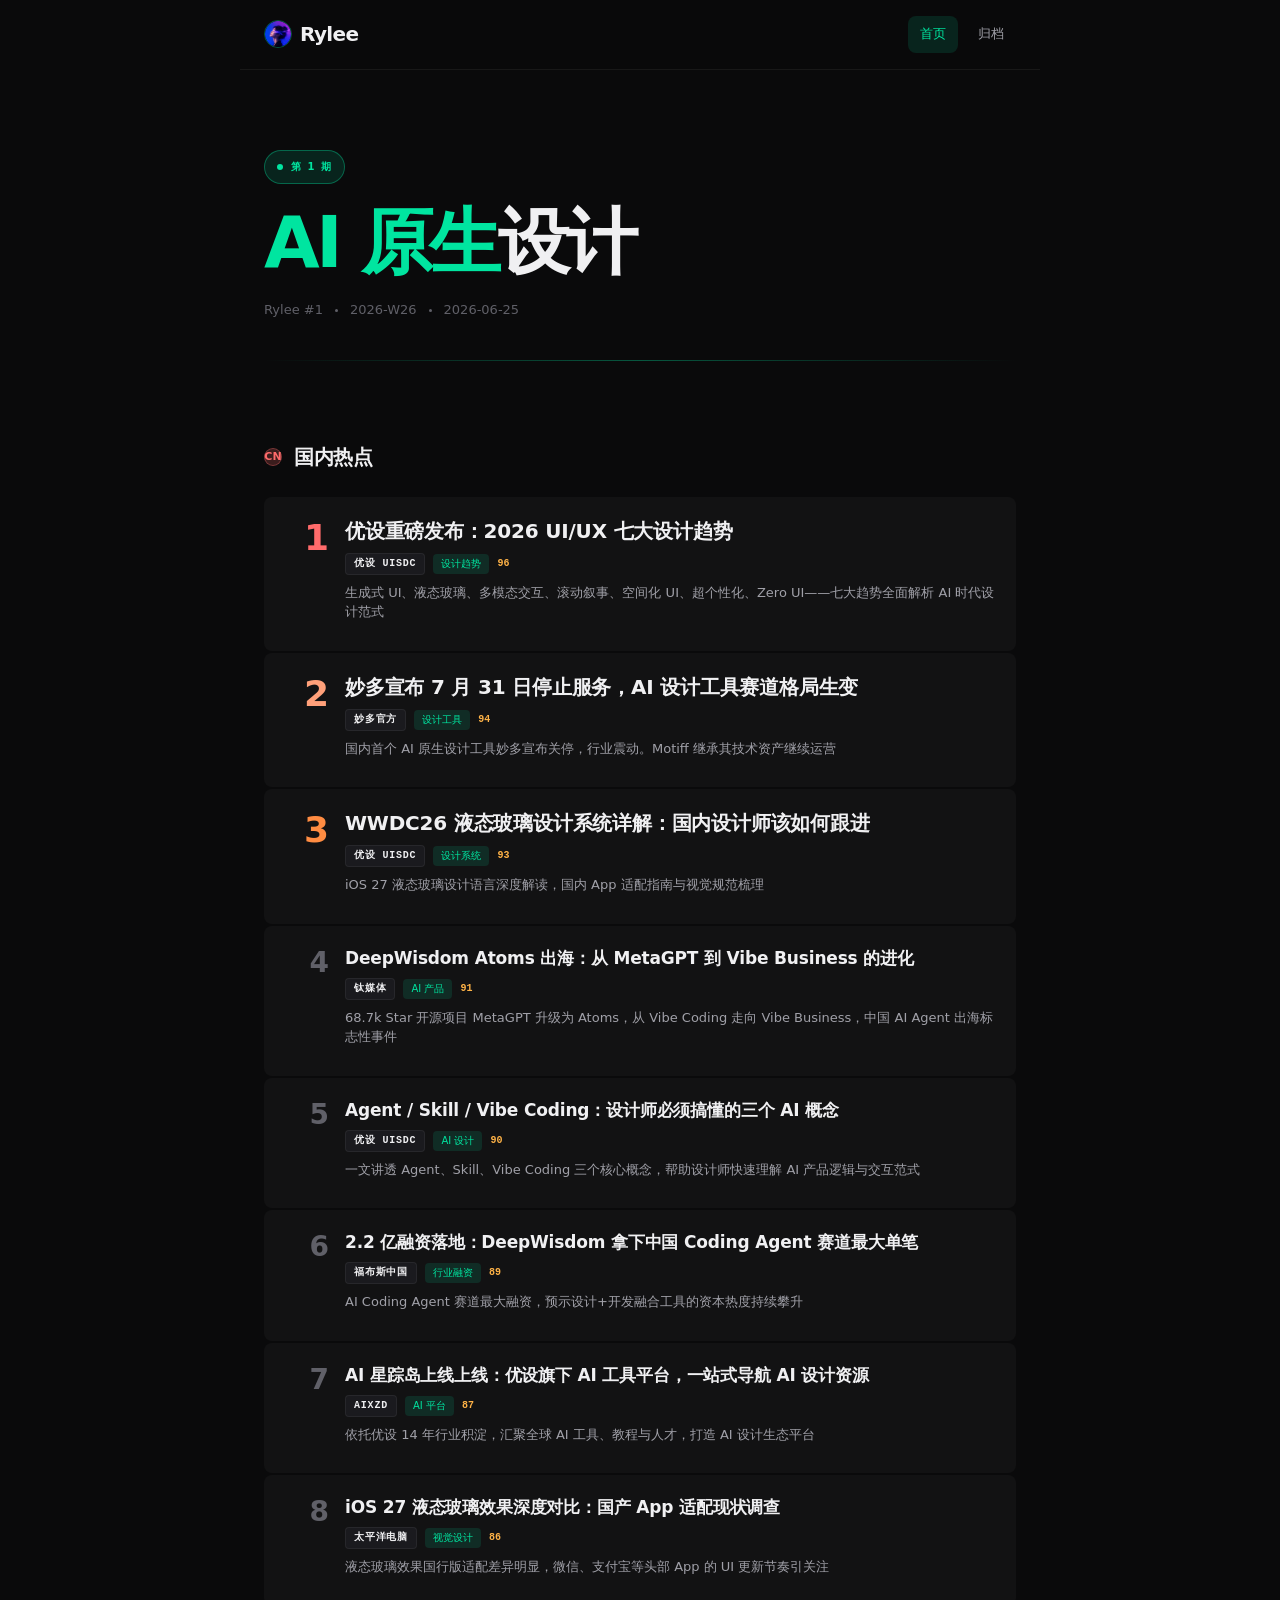
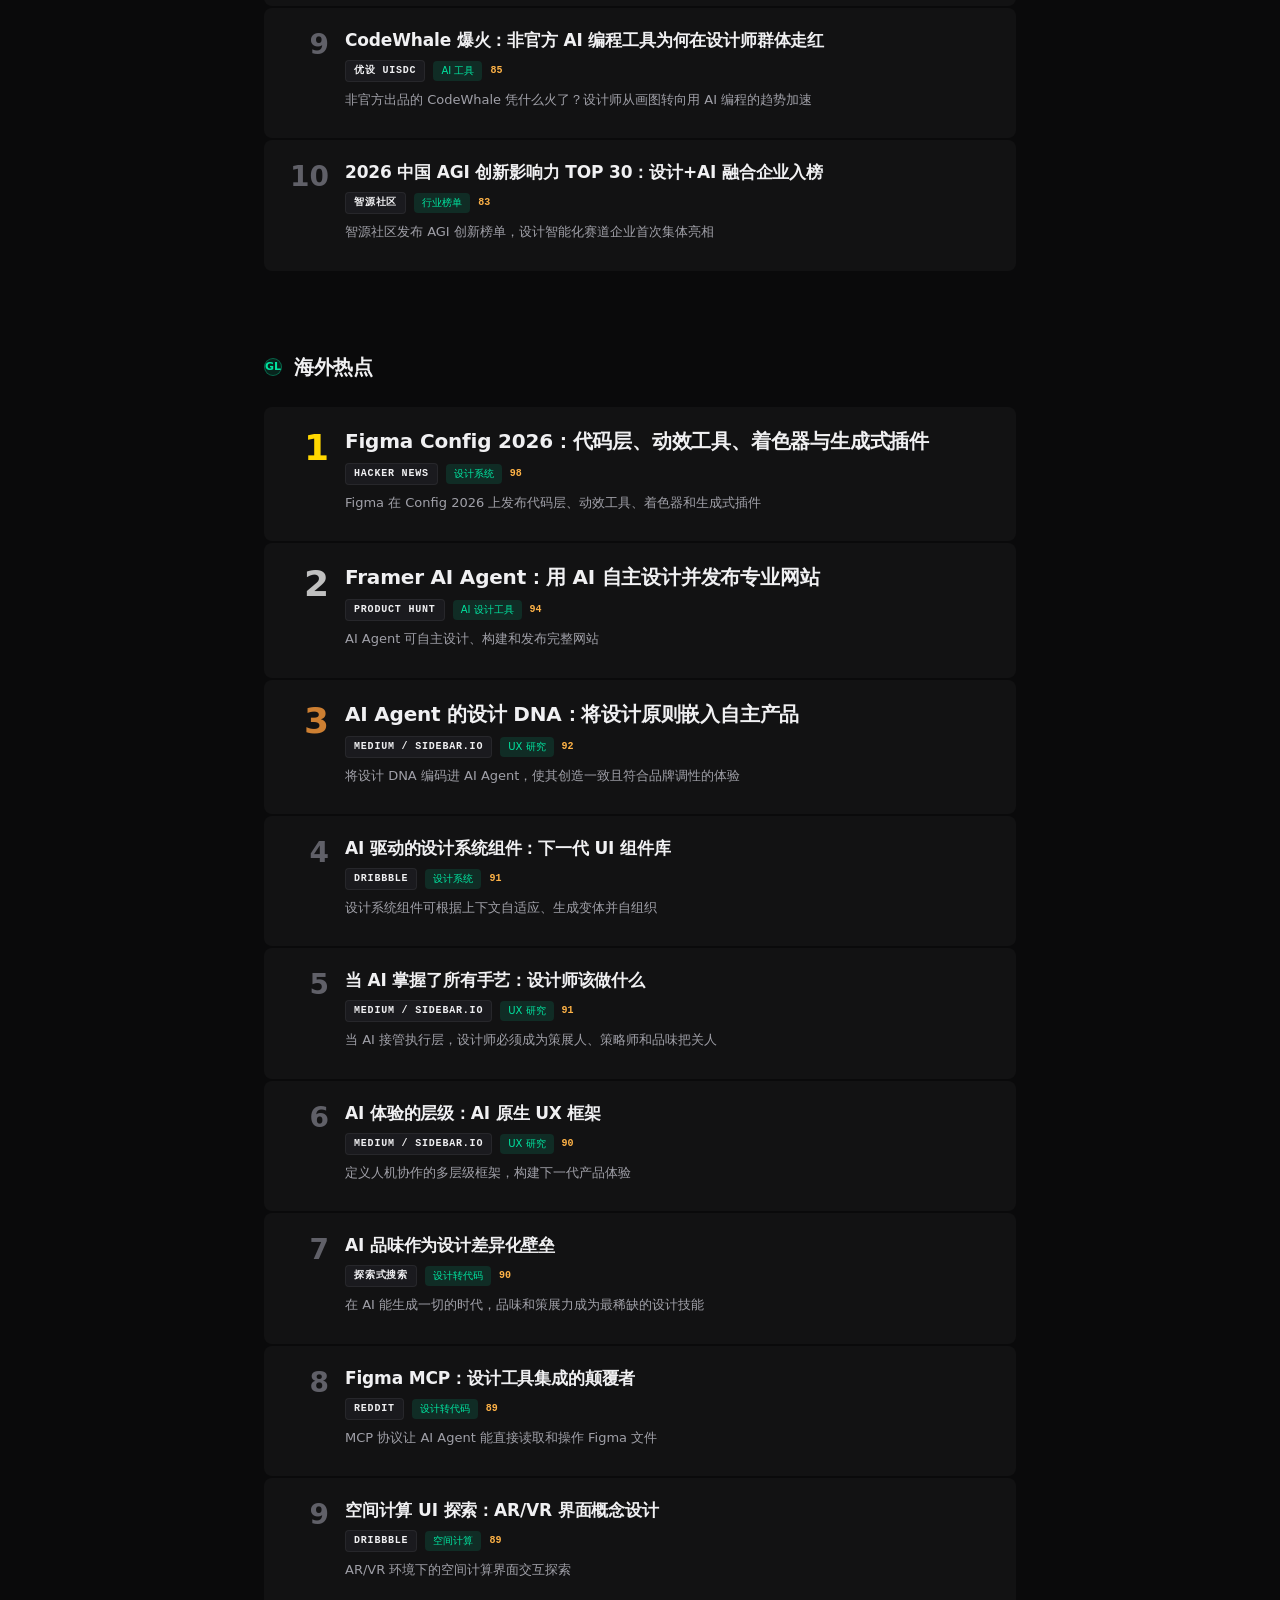
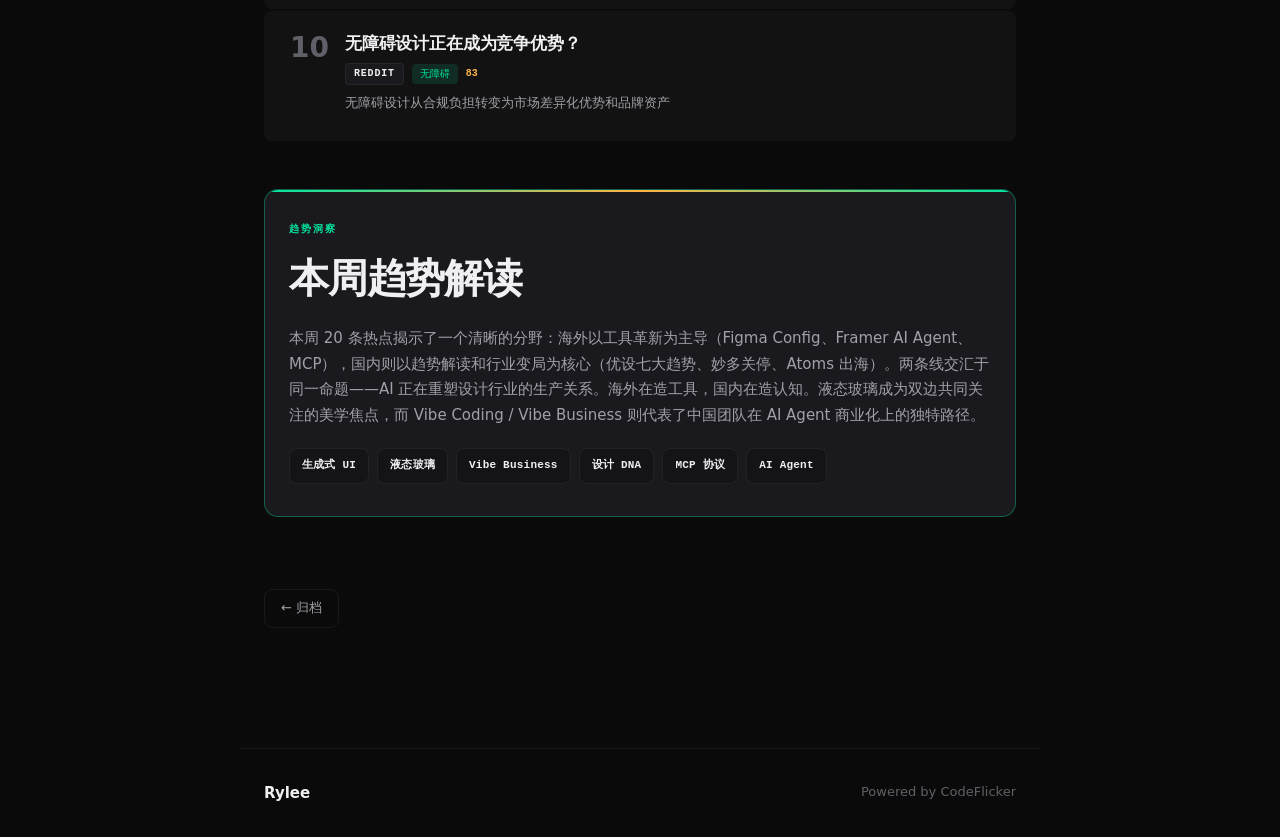
==== commit f7ec5156: "feat: translate all English content to Chinese" ====
--- a/index.html
+++ b/index.html
@@ -3,9 +3,9 @@
 <head>
   <meta charset="UTF-8">
   <meta name="viewport" content="width=device-width, initial-scale=1.0">
-  <title>Rylee #1 - AI-Native Design</title>
+  <title>Rylee #1 - AI 原生设计</title>
   <link rel="stylesheet" href="./assets/style.css">
-  <meta name="description" content="Rylee - Product Design AI Hotspot Weekly. Top 20 design hotspots (10 CN + 10 Global) curated by AI every week.">
+  <meta name="description" content="Rylee - 产品设计 AI 热点周报。每周由 AI 精选 20 条设计热点（国内 10 条 + 海外 10 条）。">
   <meta name="theme-color" content="#0a0a0b">
 </head>
 <body>
@@ -16,15 +16,15 @@
       <span>Rylee</span>
     </a>
     <div class="nav-links">
-      <a href="./" class="active">Home</a>
-      <a href="./archive.html">Archive</a>
+      <a href="./" class="active">首页</a>
+      <a href="./archive.html">归档</a>
     </div>
   </nav>
 
   <main class="container">
     <header class="hero">
-      <div class="hero-badge"><span class="dot"></span> Issue #1</div>
-      <h1 class="hero-title"><span class="accent-word">AI-Native</span> Design</h1>
+      <div class="hero-badge"><span class="dot"></span> 第 1 期</div>
+      <h1 class="hero-title"><span class="accent-word">AI 原生</span>设计</h1>
       <div class="hero-meta">
         <span>Rylee #1</span>
         <span class="sep"></span>
@@ -186,130 +186,130 @@
         <article class="hotspot-card top-3">
           <div class="hotspot-rank">1</div>
           <div class="hotspot-content">
-            <h2 class="hotspot-title"><a href="https://news.ycombinator.com/" target="_blank" rel="noopener">Figma Config 2026: Code Layers, Motion, Shaders & Generative Plugins</a></h2>
+            <h2 class="hotspot-title"><a href="https://news.ycombinator.com/" target="_blank" rel="noopener">Figma Config 2026：代码层、动效工具、着色器与生成式插件</a></h2>
             <div class="hotspot-meta">
               <span class="hotspot-source">Hacker News</span>
-              <span class="hotspot-category">Design Systems</span>
+              <span class="hotspot-category">设计系统</span>
               <span class="hotspot-score">98</span>
             </div>
-            <p class="hotspot-one-liner">Figma unveils code layers, motion tools, shaders, and generative plugins at Config 2026</p>
+            <p class="hotspot-one-liner">Figma 在 Config 2026 上发布代码层、动效工具、着色器和生成式插件</p>
           </div>
         </article>
 
         <article class="hotspot-card top-3">
           <div class="hotspot-rank">2</div>
           <div class="hotspot-content">
-            <h2 class="hotspot-title"><a href="https://www.producthunt.com/" target="_blank" rel="noopener">Framer AI Agent: Design and Publish Professional Sites with AI</a></h2>
+            <h2 class="hotspot-title"><a href="https://www.producthunt.com/" target="_blank" rel="noopener">Framer AI Agent：用 AI 自主设计并发布专业网站</a></h2>
             <div class="hotspot-meta">
               <span class="hotspot-source">Product Hunt</span>
-              <span class="hotspot-category">AI Design Tools</span>
+              <span class="hotspot-category">AI 设计工具</span>
               <span class="hotspot-score">94</span>
             </div>
-            <p class="hotspot-one-liner">AI agent that designs, builds, and publishes complete websites autonomously</p>
+            <p class="hotspot-one-liner">AI Agent 可自主设计、构建和发布完整网站</p>
           </div>
         </article>
 
         <article class="hotspot-card top-3">
           <div class="hotspot-rank">3</div>
           <div class="hotspot-content">
-            <h2 class="hotspot-title"><a href="https://medium.com/" target="_blank" rel="noopener">Design DNA for AI Agents: Embedding Design Principles in Autonomous Products</a></h2>
+            <h2 class="hotspot-title"><a href="https://medium.com/" target="_blank" rel="noopener">AI Agent 的设计 DNA：将设计原则嵌入自主产品</a></h2>
             <div class="hotspot-meta">
               <span class="hotspot-source">Medium / Sidebar.io</span>
-              <span class="hotspot-category">UX Research</span>
+              <span class="hotspot-category">UX 研究</span>
               <span class="hotspot-score">92</span>
             </div>
-            <p class="hotspot-one-liner">A framework for encoding design DNA into AI agents so they create consistent, on-brand experiences</p>
+            <p class="hotspot-one-liner">将设计 DNA 编码进 AI Agent，使其创造一致且符合品牌调性的体验</p>
           </div>
         </article>
 
         <article class="hotspot-card">
           <div class="hotspot-rank">4</div>
           <div class="hotspot-content">
-            <h2 class="hotspot-title"><a href="https://dribbble.com/shots/popular" target="_blank" rel="noopener">AI-Powered Design System Components: The Next Generation of UI Kits</a></h2>
+            <h2 class="hotspot-title"><a href="https://dribbble.com/shots/popular" target="_blank" rel="noopener">AI 驱动的设计系统组件：下一代 UI 组件库</a></h2>
             <div class="hotspot-meta">
               <span class="hotspot-source">Dribbble</span>
-              <span class="hotspot-category">Design Systems</span>
+              <span class="hotspot-category">设计系统</span>
               <span class="hotspot-score">91</span>
             </div>
-            <p class="hotspot-one-liner">Design system components that adapt, generate variants, and self-organize with AI</p>
+            <p class="hotspot-one-liner">设计系统组件可根据上下文自适应、生成变体并自组织</p>
           </div>
         </article>
 
         <article class="hotspot-card">
           <div class="hotspot-rank">5</div>
           <div class="hotspot-content">
-            <h2 class="hotspot-title"><a href="https://medium.com/" target="_blank" rel="noopener">After AI Takes Everything: What Designers Do When AI Does the Craft</a></h2>
+            <h2 class="hotspot-title"><a href="https://medium.com/" target="_blank" rel="noopener">当 AI 掌握了所有手艺：设计师该做什么</a></h2>
             <div class="hotspot-meta">
               <span class="hotspot-source">Medium / Sidebar.io</span>
-              <span class="hotspot-category">UX Research</span>
+              <span class="hotspot-category">UX 研究</span>
               <span class="hotspot-score">91</span>
             </div>
-            <p class="hotspot-one-liner">When AI handles execution, designers must become curators, strategists, and taste-makers</p>
+            <p class="hotspot-one-liner">当 AI 接管执行层，设计师必须成为策展人、策略师和品味把关人</p>
           </div>
         </article>
 
         <article class="hotspot-card">
           <div class="hotspot-rank">6</div>
           <div class="hotspot-content">
-            <h2 class="hotspot-title"><a href="https://medium.com/" target="_blank" rel="noopener">The Layers of AI Experience: A Framework for AI-Native UX</a></h2>
+            <h2 class="hotspot-title"><a href="https://medium.com/" target="_blank" rel="noopener">AI 体验的层级：AI 原生 UX 框架</a></h2>
             <div class="hotspot-meta">
               <span class="hotspot-source">Medium / Sidebar.io</span>
-              <span class="hotspot-category">UX Research</span>
+              <span class="hotspot-category">UX 研究</span>
               <span class="hotspot-score">90</span>
             </div>
-            <p class="hotspot-one-liner">A multi-layer framework defining how humans and AI interact in next-gen products</p>
+            <p class="hotspot-one-liner">定义人机协作的多层级框架，构建下一代产品体验</p>
           </div>
         </article>
 
         <article class="hotspot-card">
           <div class="hotspot-rank">7</div>
           <div class="hotspot-content">
-            <h2 class="hotspot-title"><a href="https://www.google.com/search?q=AI+taste+design+differentiator" target="_blank" rel="noopener">AI Taste as Design Differentiator</a></h2>
-            <div class="hotspot-meta">
-              <span class="hotspot-source">Exploratory Search</span>
-              <span class="hotspot-category">Design-to-Code</span>
+            <h2 class="hotspot-title"><a href="https://www.google.com/search?q=AI+taste+design+differentiator" target="_blank" rel="noopener">AI 品味作为设计差异化壁垒</a></h2>
+            <div class="hotspot-meta">
+              <span class="hotspot-source">探索式搜索</span>
+              <span class="hotspot-category">设计转代码</span>
               <span class="hotspot-score">90</span>
             </div>
-            <p class="hotspot-one-liner">In an era of AI-generated everything, taste and curation become the scarcest design skills</p>
+            <p class="hotspot-one-liner">在 AI 能生成一切的时代，品味和策展力成为最稀缺的设计技能</p>
           </div>
         </article>
 
         <article class="hotspot-card">
           <div class="hotspot-rank">8</div>
           <div class="hotspot-content">
-            <h2 class="hotspot-title"><a href="https://www.reddit.com/r/FigmaDesign/" target="_blank" rel="noopener">Figma MCP: A Game Changer for Design-Tool Integration</a></h2>
+            <h2 class="hotspot-title"><a href="https://www.reddit.com/r/FigmaDesign/" target="_blank" rel="noopener">Figma MCP：设计工具集成的颠覆者</a></h2>
             <div class="hotspot-meta">
               <span class="hotspot-source">Reddit</span>
-              <span class="hotspot-category">Design-to-Code</span>
+              <span class="hotspot-category">设计转代码</span>
               <span class="hotspot-score">89</span>
             </div>
-            <p class="hotspot-one-liner">MCP protocol enables AI agents to directly read and manipulate Figma files</p>
+            <p class="hotspot-one-liner">MCP 协议让 AI Agent 能直接读取和操作 Figma 文件</p>
           </div>
         </article>
 
         <article class="hotspot-card">
           <div class="hotspot-rank">9</div>
           <div class="hotspot-content">
-            <h2 class="hotspot-title"><a href="https://dribbble.com/shots/popular" target="_blank" rel="noopener">Spatial Computing UI Explorations: AR/VR Interface Concepts</a></h2>
+            <h2 class="hotspot-title"><a href="https://dribbble.com/shots/popular" target="_blank" rel="noopener">空间计算 UI 探索：AR/VR 界面概念设计</a></h2>
             <div class="hotspot-meta">
               <span class="hotspot-source">Dribbble</span>
-              <span class="hotspot-category">Spatial Computing</span>
+              <span class="hotspot-category">空间计算</span>
               <span class="hotspot-score">89</span>
             </div>
-            <p class="hotspot-one-liner">UI explorations for spatial computing interfaces in AR/VR environments</p>
+            <p class="hotspot-one-liner">AR/VR 环境下的空间计算界面交互探索</p>
           </div>
         </article>
 
         <article class="hotspot-card">
           <div class="hotspot-rank">10</div>
           <div class="hotspot-content">
-            <h2 class="hotspot-title"><a href="https://www.reddit.com/r/UXDesign/" target="_blank" rel="noopener">Is Accessibility Becoming a Competitive Advantage?</a></h2>
+            <h2 class="hotspot-title"><a href="https://www.reddit.com/r/UXDesign/" target="_blank" rel="noopener">无障碍设计正在成为竞争优势？</a></h2>
             <div class="hotspot-meta">
               <span class="hotspot-source">Reddit</span>
-              <span class="hotspot-category">Accessibility</span>
+              <span class="hotspot-category">无障碍</span>
               <span class="hotspot-score">83</span>
             </div>
-            <p class="hotspot-one-liner">Accessibility shifts from compliance burden to market differentiator and brand asset</p>
+            <p class="hotspot-one-liner">无障碍设计从合规负担转变为市场差异化优势和品牌资产</p>
           </div>
         </article>
 
@@ -318,21 +318,21 @@
 
     <!-- ======== 趋势洞察 ======== -->
     <section class="trend-insight">
-      <div class="trend-insight-label">Trend Insight</div>
-      <h2>What shaped this week</h2>
+      <div class="trend-insight-label">趋势洞察</div>
+      <h2>本周趋势解读</h2>
       <p class="trend-summary">本周 20 条热点揭示了一个清晰的分野：海外以工具革新为主导（Figma Config、Framer AI Agent、MCP），国内则以趋势解读和行业变局为核心（优设七大趋势、妙多关停、Atoms 出海）。两条线交汇于同一命题——AI 正在重塑设计行业的生产关系。海外在造工具，国内在造认知。液态玻璃成为双边共同关注的美学焦点，而 Vibe Coding / Vibe Business 则代表了中国团队在 AI Agent 商业化上的独特路径。</p>
       <div class="trend-keywords">
         <span class="keyword-tag">生成式 UI</span>
         <span class="keyword-tag">液态玻璃</span>
         <span class="keyword-tag">Vibe Business</span>
-        <span class="keyword-tag">Design DNA</span>
-        <span class="keyword-tag">MCP Protocol</span>
+        <span class="keyword-tag">设计 DNA</span>
+        <span class="keyword-tag">MCP 协议</span>
         <span class="keyword-tag">AI Agent</span>
       </div>
     </section>
 
     <nav class="issue-nav">
-      <a href="./archive.html" class="nav-prev">← Archive</a>
+      <a href="./archive.html" class="nav-prev">← 归档</a>
     </nav>
   </main>
 
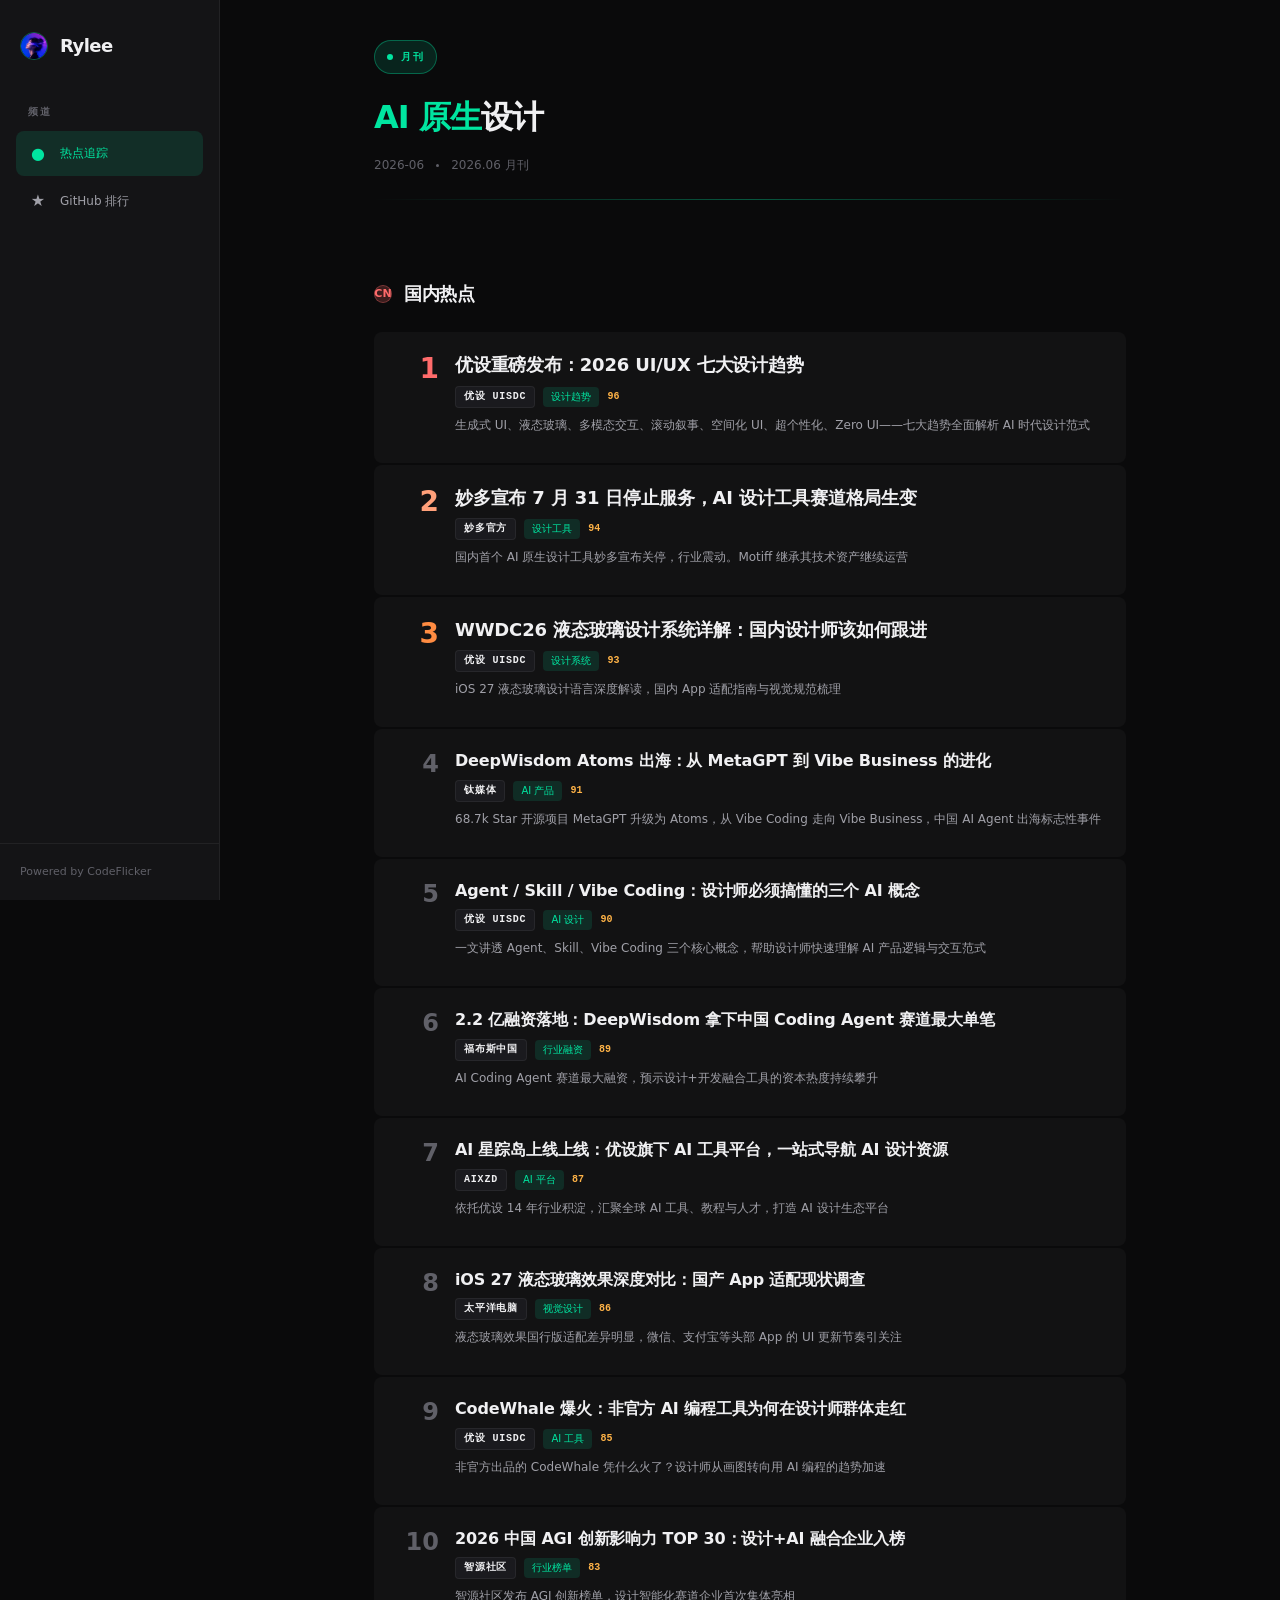
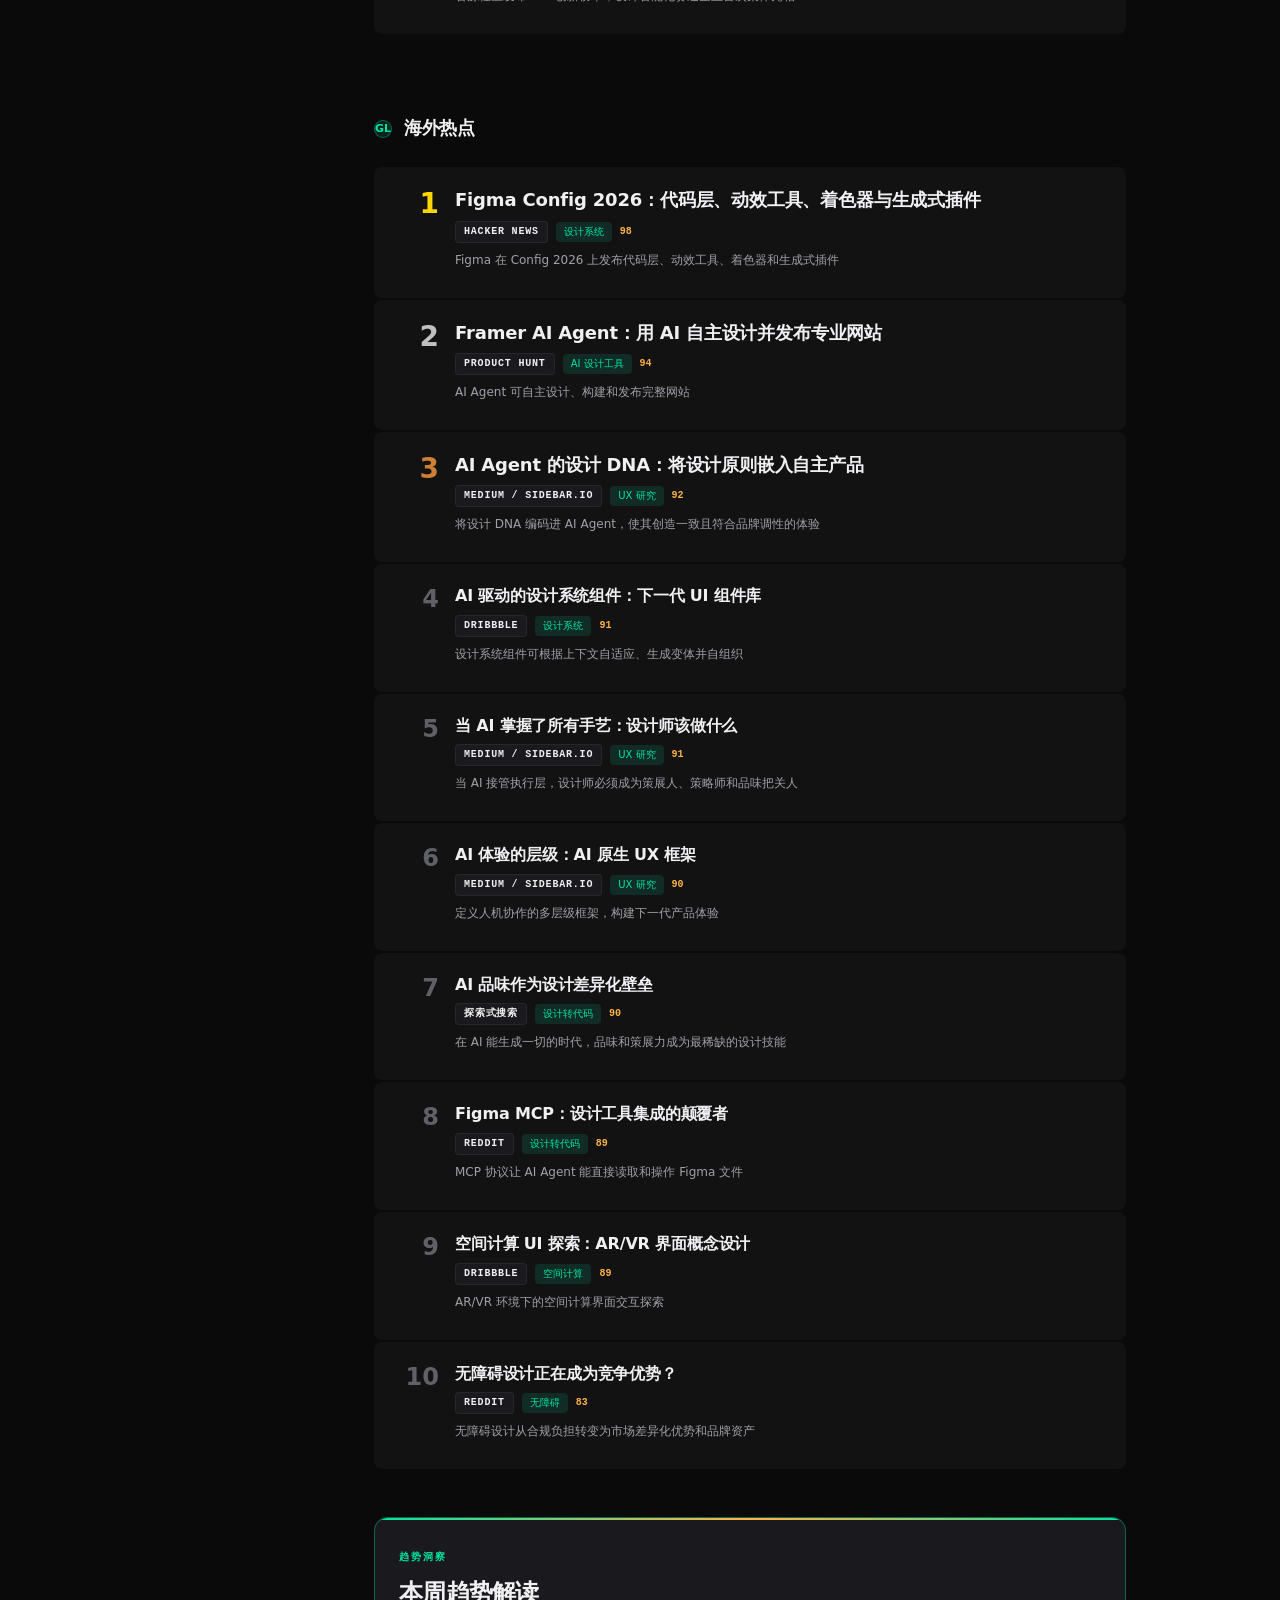
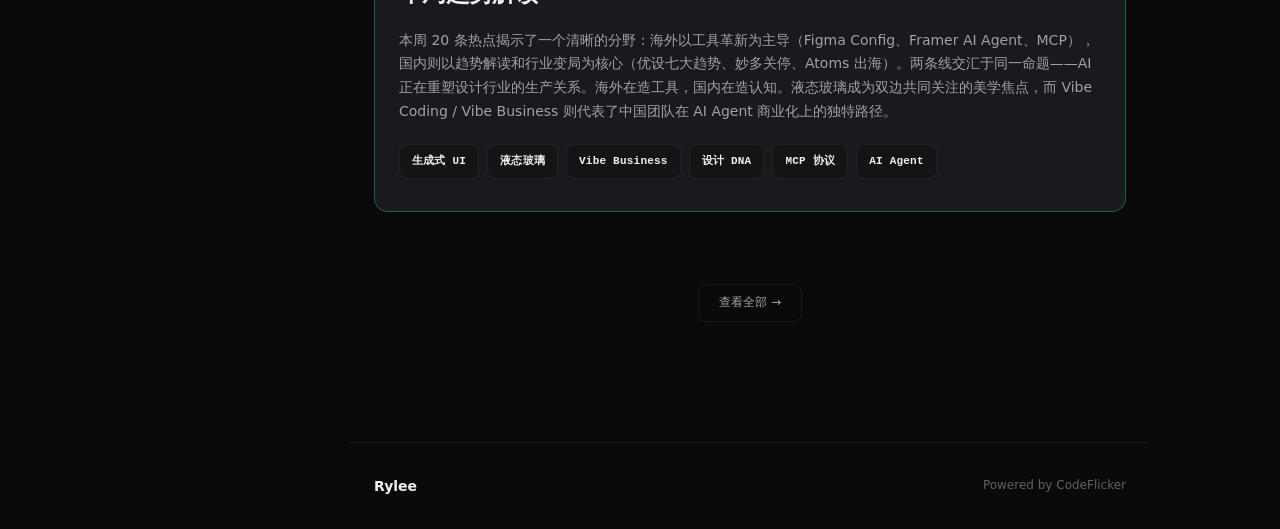
==== commit 33340726: "feat: 双频道上线 - 热点追踪月刊 + GitHub排行半月刊，侧栏导航+面包屑+字号统一" ====
--- a/index.html
+++ b/index.html
@@ -9,28 +9,39 @@
   <meta name="theme-color" content="#0a0a0b">
 </head>
 <body>
-  <nav class="nav">
-    <a href="./" class="nav-brand">
+  <button class="mobile-toggle" onclick="document.querySelector('.sidebar').classList.toggle('open')" aria-label="Toggle menu">&#9776;</button>
+
+  <aside class="sidebar">
+    <a href="./" class="sidebar-brand">
       <img src="./assets/logo.png" alt="Rylee" class="logo-img" onerror="this.style.display='none';this.nextElementSibling.style.display='flex'">
       <span class="logo-fallback" style="display:none"></span>
       <span>Rylee</span>
     </a>
-    <div class="nav-links">
-      <a href="./" class="active">首页</a>
-      <a href="./archive.html">归档</a>
+    <nav class="sidebar-nav">
+      <div class="sidebar-section-label">频道</div>
+      <a href="./" class="sidebar-link active">
+        <span class="sidebar-icon">&#9679;</span>
+        <span>热点追踪</span>
+      </a>
+      <a href="./github-ui/" class="sidebar-link">
+        <span class="sidebar-icon">&#9733;</span>
+        <span>GitHub 排行</span>
+      </a>
+    </nav>
+    <div class="sidebar-footer">
+      <p class="sidebar-footer-text">Powered by CodeFlicker</p>
     </div>
-  </nav>
-
+  </aside>
+
+  <div class="content-wrapper">
   <main class="container">
     <header class="hero">
-      <div class="hero-badge"><span class="dot"></span> 第 1 期</div>
+      <div class="hero-badge"><span class="dot"></span> 月刊</div>
       <h1 class="hero-title"><span class="accent-word">AI 原生</span>设计</h1>
       <div class="hero-meta">
-        <span>Rylee #1</span>
+        <span>2026-06</span>
         <span class="sep"></span>
-        <span>2026-W26</span>
-        <span class="sep"></span>
-        <span>2026-06-25</span>
+        <span>2026.06 月刊</span>
       </div>
     </header>
 
@@ -332,7 +343,7 @@
     </section>
 
     <nav class="issue-nav">
-      <a href="./archive.html" class="nav-prev">← 归档</a>
+      <a href="./archive.html" class="nav-center">查看全部 <span class="arrow-right">&rarr;</span></a>
     </nav>
   </main>
 
@@ -342,5 +353,6 @@
       <span class="footer-text">Powered by CodeFlicker</span>
     </div>
   </footer>
+  </div>
 </body>
 </html>
--- a/assets/style.css
+++ b/assets/style.css
@@ -44,12 +44,12 @@
   --font-mono: "SF Mono", "JetBrains Mono", "Fira Code", monospace;
   
   /* Type scale - editorial */
-  --text-display: 4.5rem;
-  --text-h1: 2.5rem;
-  --text-h2: 1.25rem;
-  --text-h3: 1.0625rem;
-  --text-body: 0.9375rem;
-  --text-small: 0.8125rem;
+  --text-display: 2rem;
+  --text-h1: 1.5rem;
+  --text-h2: 1.125rem;
+  --text-h3: 1rem;
+  --text-body: 0.875rem;
+  --text-small: 0.75rem;
   --text-xs: 0.6875rem;
   --text-micro: 0.625rem;
   
@@ -104,35 +104,35 @@
   color: var(--accent);
 }
 
-/* --- Nav --- */
-.nav {
-  position: sticky;
+/* --- Sidebar Nav (Left) --- */
+.sidebar {
+  position: fixed;
+  left: 0;
   top: 0;
+  bottom: 0;
+  width: 220px;
+  background: var(--bg-elevated);
+  border-right: 1px solid var(--border);
+  display: flex;
+  flex-direction: column;
   z-index: 100;
-  display: flex;
-  align-items: center;
-  justify-content: space-between;
-  padding: var(--s4) var(--s6);
-  max-width: var(--max-w);
-  margin: 0 auto;
-  background: rgba(10,10,11,0.85);
-  backdrop-filter: blur(20px) saturate(180%);
-  -webkit-backdrop-filter: blur(20px) saturate(180%);
-  border-bottom: 1px solid var(--border);
-}
-
-.nav-brand {
-  display: flex;
-  align-items: center;
-  gap: var(--s2);
+  overflow-y: auto;
+}
+
+.sidebar-brand {
+  display: flex;
+  align-items: center;
+  gap: var(--s3);
+  padding: var(--s8) var(--s5) var(--s6);
   font-family: var(--font-display);
   font-size: var(--text-h2);
-  font-weight: 700;
+  font-weight: 800;
   letter-spacing: -0.03em;
   color: var(--text-primary);
-}
-
-.nav-brand .logo-img {
+  text-decoration: none;
+}
+
+.sidebar-brand .logo-img {
   width: 28px;
   height: 28px;
   border-radius: 50%;
@@ -140,7 +140,7 @@
   border: 1.5px solid var(--accent-border);
 }
 
-.nav-brand .logo-fallback {
+.sidebar-brand .logo-fallback {
   width: 28px;
   height: 28px;
   border-radius: 50%;
@@ -149,28 +149,89 @@
   flex-shrink: 0;
 }
 
-.nav-links {
-  display: flex;
-  gap: var(--s2);
-}
-
-.nav-links a {
+.sidebar-nav {
+  display: flex;
+  flex-direction: column;
+  gap: 2px;
+  padding: 0 var(--s4);
+  flex: 1;
+}
+
+.sidebar-section-label {
+  font-family: var(--font-mono);
+  font-size: var(--text-micro);
+  font-weight: 600;
+  text-transform: uppercase;
+  letter-spacing: 0.15em;
+  color: var(--text-tertiary);
+  padding: var(--s5) var(--s3) var(--s2);
+}
+
+.sidebar-link {
+  display: flex;
+  align-items: center;
+  gap: var(--s3);
+  padding: 10px var(--s3);
+  border-radius: var(--radius);
   font-size: var(--text-small);
   font-weight: 500;
   color: var(--text-secondary);
-  padding: var(--s2) var(--s3);
+  text-decoration: none;
+  transition: all var(--dur-fast) var(--ease);
+}
+
+.sidebar-link:hover {
+  color: var(--text-primary);
+  background: var(--bg-glass);
+}
+
+.sidebar-link.active {
+  color: var(--accent);
+  background: var(--accent-dim);
+}
+
+.sidebar-icon {
+  font-size: 16px;
+  width: 20px;
+  text-align: center;
+  flex-shrink: 0;
+}
+
+.sidebar-footer {
+  padding: var(--s5);
+  border-top: 1px solid var(--border);
+  margin-top: auto;
+}
+
+.sidebar-footer-text {
+  font-size: var(--text-xs);
+  color: var(--text-tertiary);
+  line-height: 1.5;
+}
+
+/* Mobile menu toggle */
+.mobile-toggle {
+  display: none;
+  position: fixed;
+  top: var(--s4);
+  left: var(--s4);
+  z-index: 200;
+  width: 40px;
+  height: 40px;
   border-radius: var(--radius);
-  transition: all var(--dur-fast) var(--ease);
-}
-
-.nav-links a:hover {
-  color: var(--text-primary);
-  background: var(--bg-glass);
-}
-
-.nav-links a.active {
-  color: var(--accent);
-  background: var(--accent-dim);
+  background: var(--bg-elevated);
+  border: 1px solid var(--border);
+  color: var(--text-primary);
+  font-size: 20px;
+  cursor: pointer;
+  align-items: center;
+  justify-content: center;
+}
+
+/* --- Content Wrapper (offset by sidebar) --- */
+.content-wrapper {
+  margin-left: 220px;
+  min-height: 100vh;
 }
 
 /* --- Container --- */
@@ -182,7 +243,7 @@
 
 /* --- Hero --- */
 .hero {
-  padding: var(--s20) 0 var(--s10);
+  padding: var(--s10) 0 var(--s6);
   position: relative;
 }
 
@@ -228,11 +289,11 @@
 .hero-title {
   font-family: var(--font-display);
   font-size: var(--text-display);
-  font-weight: 800;
-  letter-spacing: -0.05em;
-  line-height: 0.95;
-  color: var(--text-primary);
-  margin-bottom: var(--s6);
+  font-weight: 700;
+  letter-spacing: -0.03em;
+  line-height: 1.2;
+  color: var(--text-primary);
+  margin-bottom: var(--s5);
 }
 
 .hero-title .accent-word {
@@ -307,8 +368,8 @@
 /* Rank */
 .hotspot-rank {
   font-family: var(--font-display);
-  font-size: 1.75rem;
-  font-weight: 800;
+  font-size: 1.5rem;
+  font-weight: 700;
   line-height: 1;
   text-align: right;
   padding-top: 2px;
@@ -316,7 +377,7 @@
 }
 
 .hotspot-card.top-3 .hotspot-rank {
-  font-size: 2.25rem;
+  font-size: 1.75rem;
 }
 
 .hotspot-card:nth-child(1) .hotspot-rank { color: var(--rank-gold); }
@@ -514,7 +575,7 @@
 /* --- Issue Nav --- */
 .issue-nav {
   display: flex;
-  justify-content: space-between;
+  justify-content: center;
   padding: var(--s10) 0;
   margin-top: var(--s8);
 }
@@ -529,23 +590,49 @@
   transition: all var(--dur) var(--ease);
 }
 
-.nav-prev:hover, .nav-next:hover {
+.nav-center {
+  display: block;
+  text-align: center;
+  font-size: var(--text-small);
+  font-weight: 500;
+  color: var(--text-secondary);
+  padding: var(--s2) var(--s5);
+  border-radius: var(--radius);
+  border: 1px solid var(--border);
+  transition: all var(--dur) var(--ease);
+}
+
+.nav-center .arrow-right {
+  transition: transform var(--dur) var(--ease);
+}
+
+.nav-center:hover {
   color: var(--accent);
   border-color: var(--accent-border);
   background: var(--accent-dim);
 }
 
+.nav-center:hover .arrow-right {
+  transform: translateX(3px);
+}
+
+.nav-prev:hover, .nav-next:hover {
+  color: var(--accent);
+  border-color: var(--accent-border);
+  background: var(--accent-dim);
+}
+
 /* --- Archive Page --- */
 .archive-header {
-  padding: var(--s16) 0 var(--s6);
+  padding: var(--s10) 0 var(--s6);
 }
 
 .archive-header h1 {
   font-family: var(--font-display);
   font-size: var(--text-display);
-  font-weight: 800;
-  letter-spacing: -0.05em;
-  line-height: 0.95;
+  font-weight: 700;
+  letter-spacing: -0.03em;
+  line-height: 1.2;
   margin-bottom: var(--s3);
 }
 
@@ -644,6 +731,36 @@
   color: var(--accent);
 }
 
+/* --- Breadcrumb --- */
+.breadcrumb {
+  display: flex;
+  align-items: center;
+  gap: var(--s2);
+  padding: var(--s4) 0 var(--s2);
+  font-size: var(--text-small);
+  color: var(--text-tertiary);
+}
+
+.breadcrumb a {
+  color: var(--text-secondary);
+  text-decoration: none;
+  transition: color var(--dur-fast);
+}
+
+.breadcrumb a:hover {
+  color: var(--accent);
+}
+
+.breadcrumb .sep {
+  color: var(--text-tertiary);
+  font-size: 10px;
+}
+
+.breadcrumb .current {
+  color: var(--text-primary);
+  font-weight: 500;
+}
+
 /* --- Region Tag --- */
 .region-tag {
   display: inline-flex;
@@ -723,6 +840,260 @@
 .region-section.global .hotspot-card:nth-child(2) .hotspot-rank { color: var(--rank-silver); }
 .region-section.global .hotspot-card:nth-child(3) .hotspot-rank { color: var(--rank-bronze); }
 
+/* --- GitHub UI Project Cards --- */
+.github-card {
+  display: grid;
+  grid-template-columns: 48px 1fr;
+  gap: var(--s5);
+  padding: var(--s6);
+  border-radius: var(--radius-lg);
+  background: var(--bg-card);
+  border: 1px solid var(--border);
+  margin-bottom: var(--s4);
+  transition: all var(--dur) var(--ease);
+}
+
+.github-card:hover {
+  border-color: var(--accent-border);
+  background: var(--bg-card-hover);
+  transform: translateX(4px);
+}
+
+.github-card.top-3:hover {
+  border-color: var(--accent-border);
+  background: var(--accent-dim);
+}
+
+/* GitHub rank */
+.github-rank {
+  font-family: var(--font-display);
+  font-size: 1.5rem;
+  font-weight: 700;
+  line-height: 1;
+  text-align: right;
+  padding-top: 4px;
+  color: var(--text-tertiary);
+}
+
+.github-card.top-3 .github-rank {
+  font-size: 1.75rem;
+}
+
+.github-card:nth-child(1) .github-rank { color: var(--rank-gold); }
+.github-card:nth-child(2) .github-rank { color: var(--rank-silver); }
+.github-card:nth-child(3) .github-rank { color: var(--rank-bronze); }
+
+/* GitHub content */
+.github-content {
+  min-width: 0;
+}
+
+.github-repo-name {
+  font-size: var(--text-h2);
+  font-weight: 600;
+  line-height: 1.3;
+  color: var(--text-primary);
+  margin-bottom: var(--s2);
+  letter-spacing: -0.01em;
+}
+
+.github-card.top-3 .github-repo-name {
+  font-size: var(--text-h1);
+  font-weight: 700;
+}
+
+.github-repo-name a {
+  color: inherit;
+  transition: color var(--dur-fast);
+}
+
+.github-card:hover .github-repo-name a {
+  color: var(--accent);
+}
+
+/* GitHub stats row */
+.github-stats {
+  display: flex;
+  align-items: center;
+  gap: var(--s3);
+  margin-bottom: var(--s3);
+  flex-wrap: wrap;
+}
+
+.github-stat {
+  font-family: var(--font-mono);
+  font-size: var(--text-xs);
+  font-weight: 600;
+  color: var(--text-secondary);
+  display: inline-flex;
+  align-items: center;
+  gap: var(--s1);
+}
+
+.github-stat .icon {
+  font-size: 12px;
+}
+
+.github-stat .value {
+  color: var(--accent);
+  font-weight: 700;
+}
+
+.github-stat.stars-gained .value {
+  color: #ff6b6b;
+}
+
+.github-stat.language .value {
+  color: var(--accent-warm);
+}
+
+/* GitHub topics */
+.github-topics {
+  display: flex;
+  gap: var(--s1);
+  flex-wrap: wrap;
+  margin-bottom: var(--s3);
+}
+
+.github-topic-tag {
+  font-family: var(--font-mono);
+  font-size: var(--text-micro);
+  font-weight: 500;
+  color: var(--text-tertiary);
+  background: var(--bg-elevated);
+  padding: 2px 8px;
+  border-radius: 4px;
+  border: 1px solid var(--border);
+}
+
+/* One-liner */
+.github-one-liner {
+  font-size: var(--text-body);
+  color: var(--text-secondary);
+  line-height: 1.6;
+  margin-bottom: var(--s3);
+}
+
+/* Why it matters */
+.github-why {
+  margin-top: var(--s2);
+  padding-top: var(--s3);
+  border-top: 1px solid var(--border);
+}
+
+.github-why-label {
+  font-family: var(--font-mono);
+  font-size: var(--text-micro);
+  font-weight: 600;
+  text-transform: uppercase;
+  letter-spacing: 0.1em;
+  color: var(--accent);
+  margin-bottom: var(--s1);
+}
+
+.github-why p {
+  font-size: var(--text-small);
+  color: var(--text-secondary);
+  line-height: 1.6;
+}
+
+/* Gold quote */
+.github-gold-quote {
+  font-size: var(--text-small);
+  color: var(--accent-warm);
+  font-style: italic;
+  padding-top: var(--s3);
+  margin-top: var(--s3);
+  border-top: 1px dashed var(--border);
+}
+
+/* GitHub UI Hero */
+.github-hero {
+  padding: var(--s10) 0 var(--s6);
+  position: relative;
+}
+
+.github-hero::after {
+  content: '';
+  position: absolute;
+  bottom: 0;
+  left: 0;
+  right: 0;
+  height: 1px;
+  background: linear-gradient(90deg, transparent, var(--accent-border), transparent);
+}
+
+.github-hero-badge {
+  display: inline-flex;
+  align-items: center;
+  gap: var(--s2);
+  font-size: var(--text-micro);
+  font-weight: 600;
+  text-transform: uppercase;
+  letter-spacing: 0.15em;
+  color: var(--accent);
+  background: var(--accent-dim);
+  padding: var(--s2) var(--s3);
+  border-radius: var(--radius-pill);
+  border: 1px solid var(--accent-border);
+  margin-bottom: var(--s6);
+}
+
+.github-hero-badge .dot {
+  width: 6px;
+  height: 6px;
+  border-radius: 50%;
+  background: var(--accent);
+  animation: pulse 2s infinite;
+}
+
+.github-hero-title {
+  font-family: var(--font-display);
+  font-size: var(--text-display);
+  font-weight: 700;
+  letter-spacing: -0.03em;
+  line-height: 1.2;
+  color: var(--text-primary);
+  margin-bottom: var(--s4);
+}
+
+.github-hero-title .accent-word {
+  color: var(--accent);
+}
+
+.github-hero-meta {
+  display: flex;
+  align-items: center;
+  gap: var(--s3);
+  color: var(--text-tertiary);
+  font-size: var(--text-small);
+}
+
+.github-hero-meta .sep {
+  width: 3px;
+  height: 3px;
+  border-radius: 50%;
+  background: var(--text-tertiary);
+}
+
+/* Data source note */
+.data-source-note {
+  font-size: var(--text-xs);
+  color: var(--text-tertiary);
+  padding: var(--s4) 0;
+  border-top: 1px solid var(--border);
+  margin-top: var(--s8);
+  line-height: 1.6;
+}
+
+.data-source-note a {
+  color: var(--text-secondary);
+}
+
+.data-source-note a:hover {
+  color: var(--accent);
+}
+
 /* --- Scrollbar --- */
 ::-webkit-scrollbar { width: 6px; }
 ::-webkit-scrollbar-track { background: var(--bg); }
@@ -731,15 +1102,26 @@
 
 /* --- Responsive --- */
 @media (max-width: 768px) {
-  .container, .nav, .footer { padding-left: var(--s4); padding-right: var(--s4); }
-  .hero-title { font-size: 3rem; }
+  .sidebar {
+    position: fixed;
+    left: -220px;
+    transition: left var(--dur) var(--ease);
+  }
+  .sidebar.open { left: 0; }
+  .content-wrapper { margin-left: 0; }
+  .mobile-toggle { display: flex; }
+
+  .container { padding: 0 var(--s4); }
+  .hero-title, .github-hero-title { font-size: 1.5rem; }
   .hotspot-card { grid-template-columns: 36px 1fr; }
+  .github-card { grid-template-columns: 36px 1fr; }
   .trend-insight { padding: var(--s6) var(--s4); }
   .archive-item { grid-template-columns: 36px 60px 1fr; }
 }
 
 @media (max-width: 480px) {
-  .hero-title { font-size: 2.25rem; }
+  .hero-title, .github-hero-title { font-size: 1.25rem; }
   .hotspot-card.top-3 .hotspot-title { font-size: var(--text-h3); }
-  .trend-insight h2 { font-size: 1.5rem; }
-}
+  .github-card.top-3 .github-repo-name { font-size: var(--text-h2); }
+  .trend-insight h2 { font-size: 1.25rem; }
+}
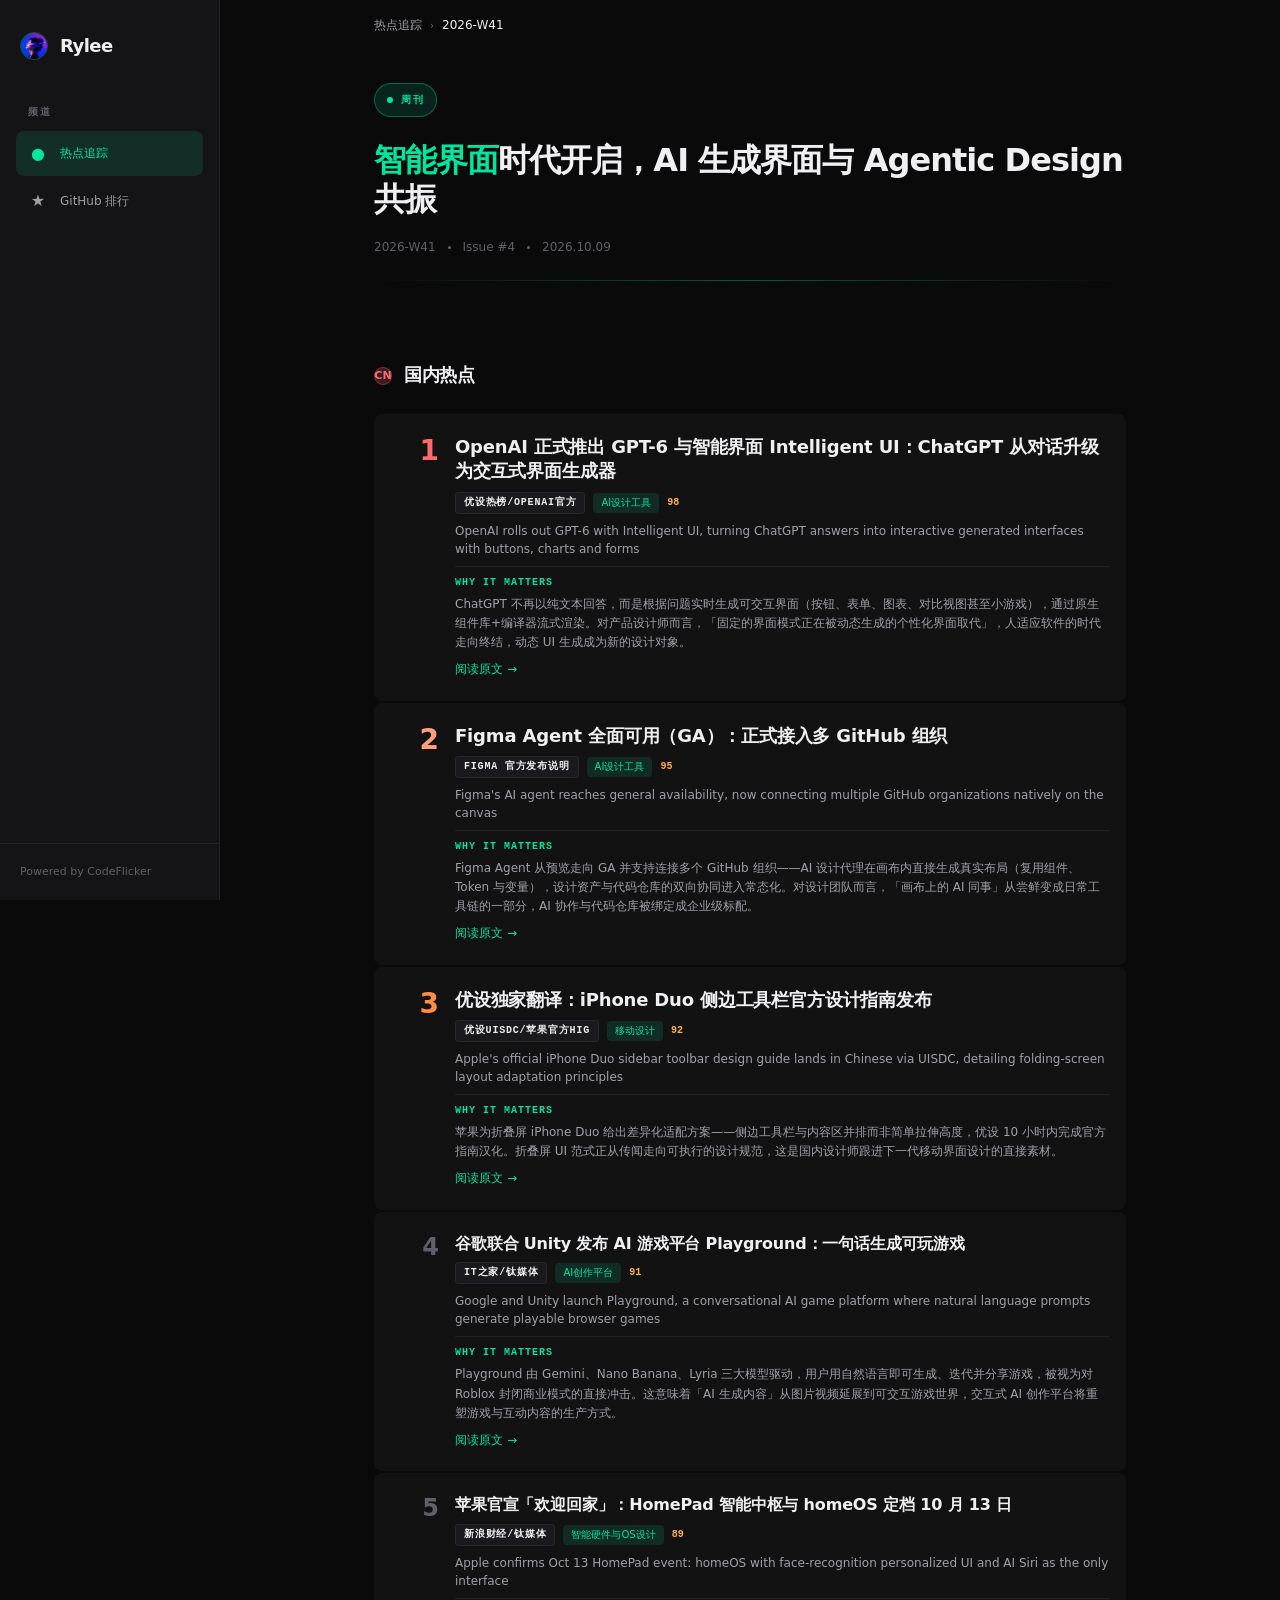
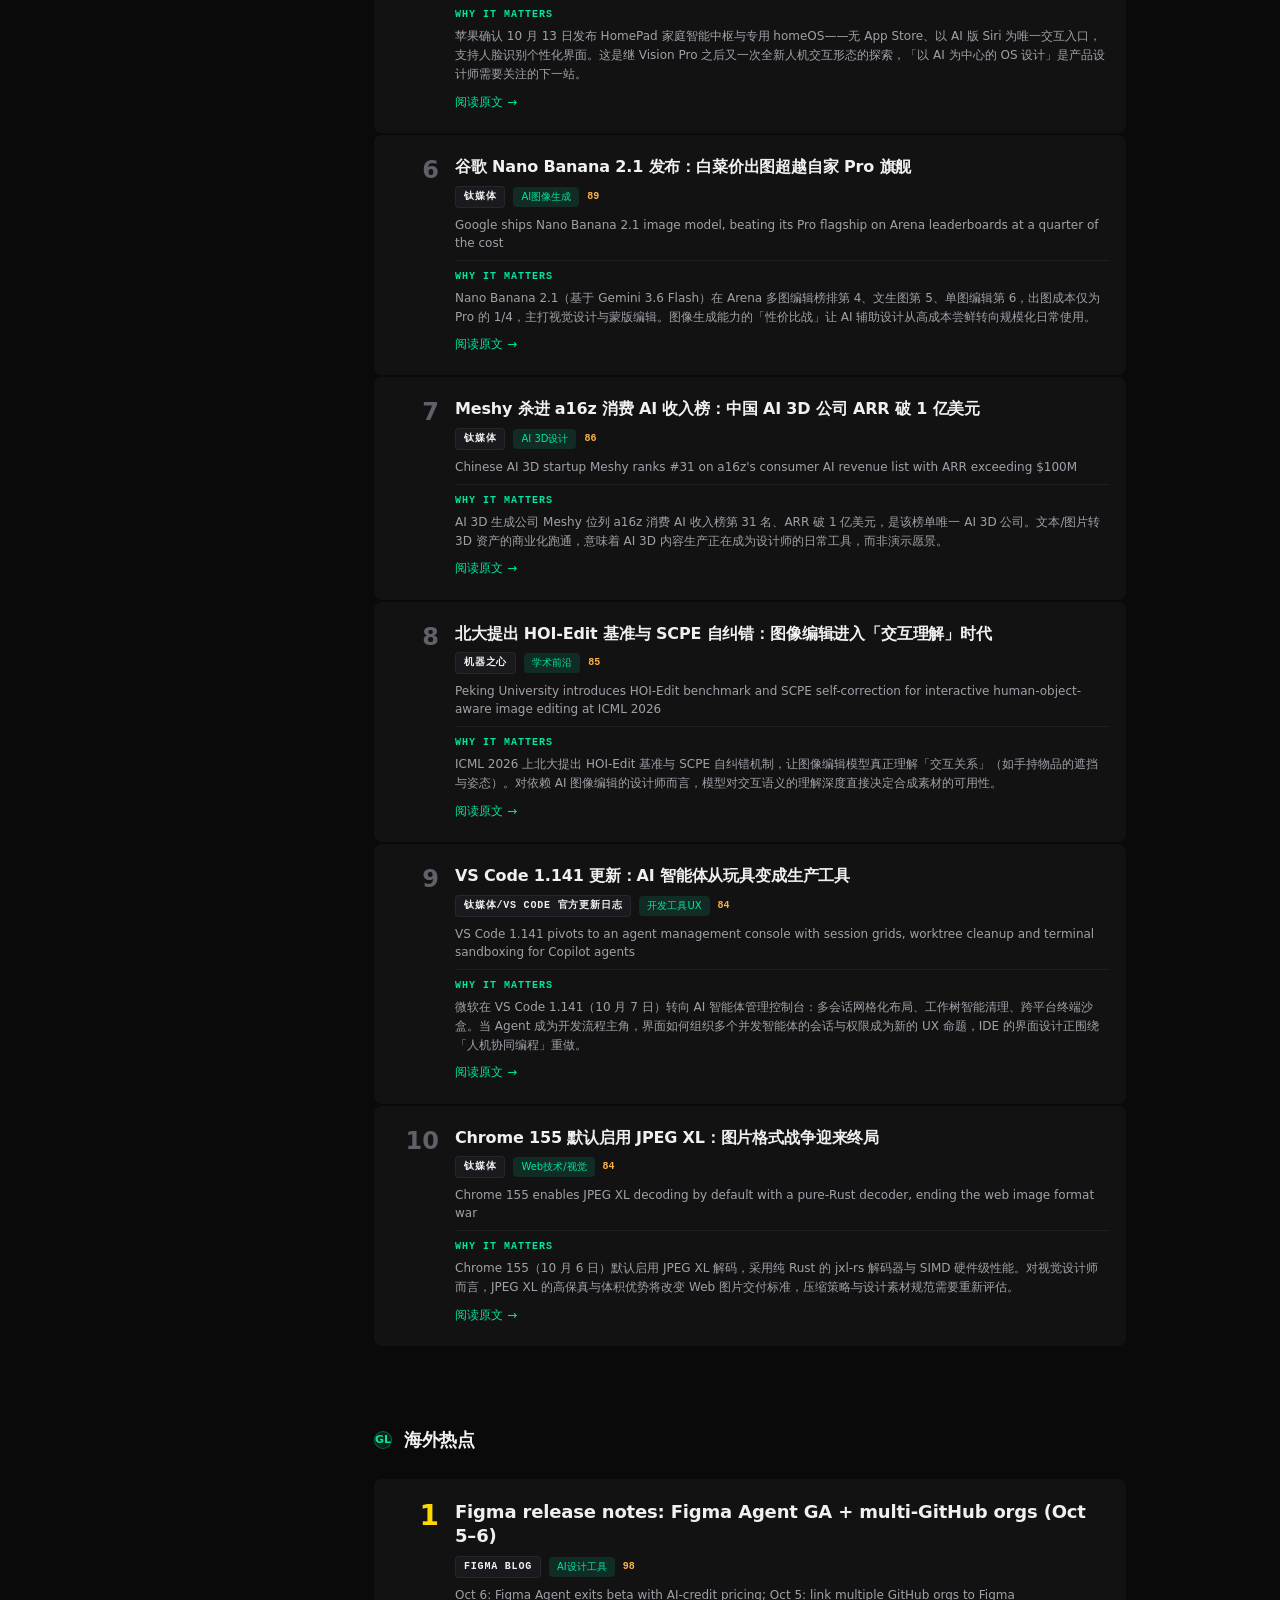
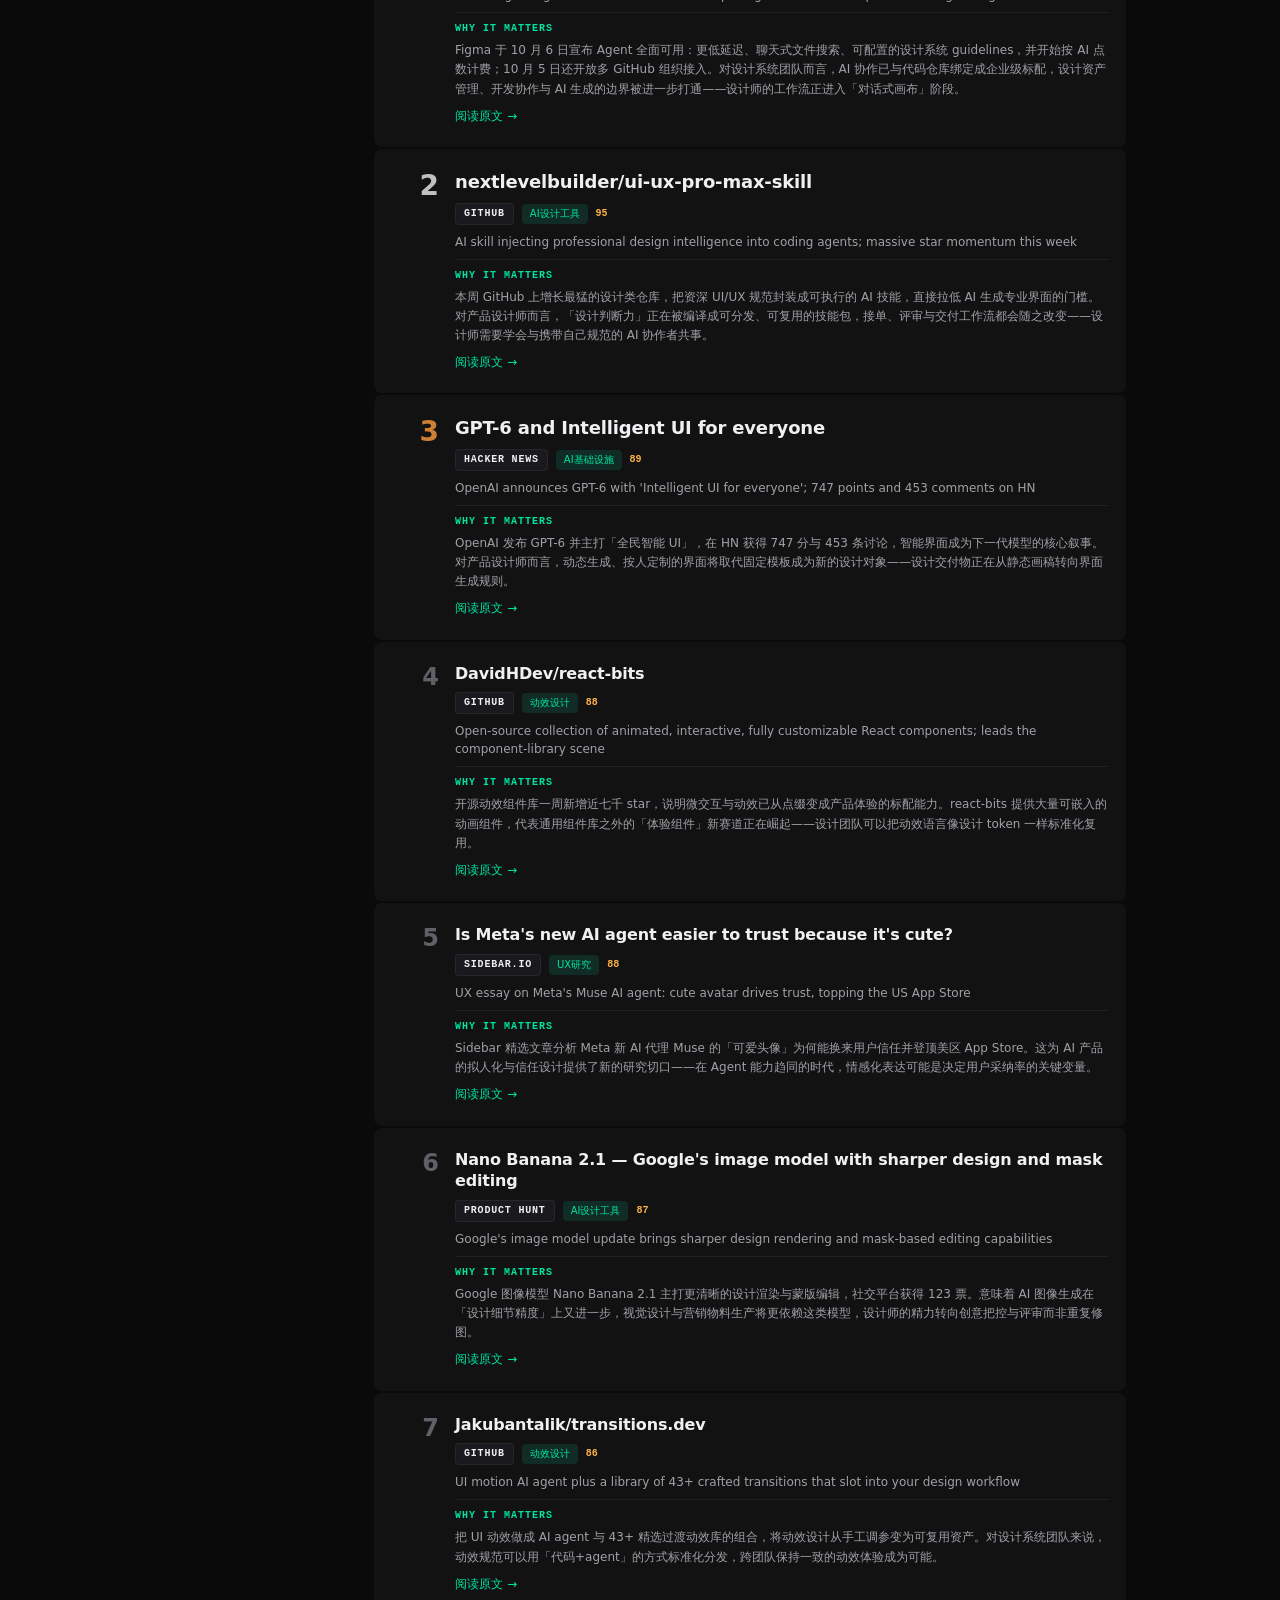
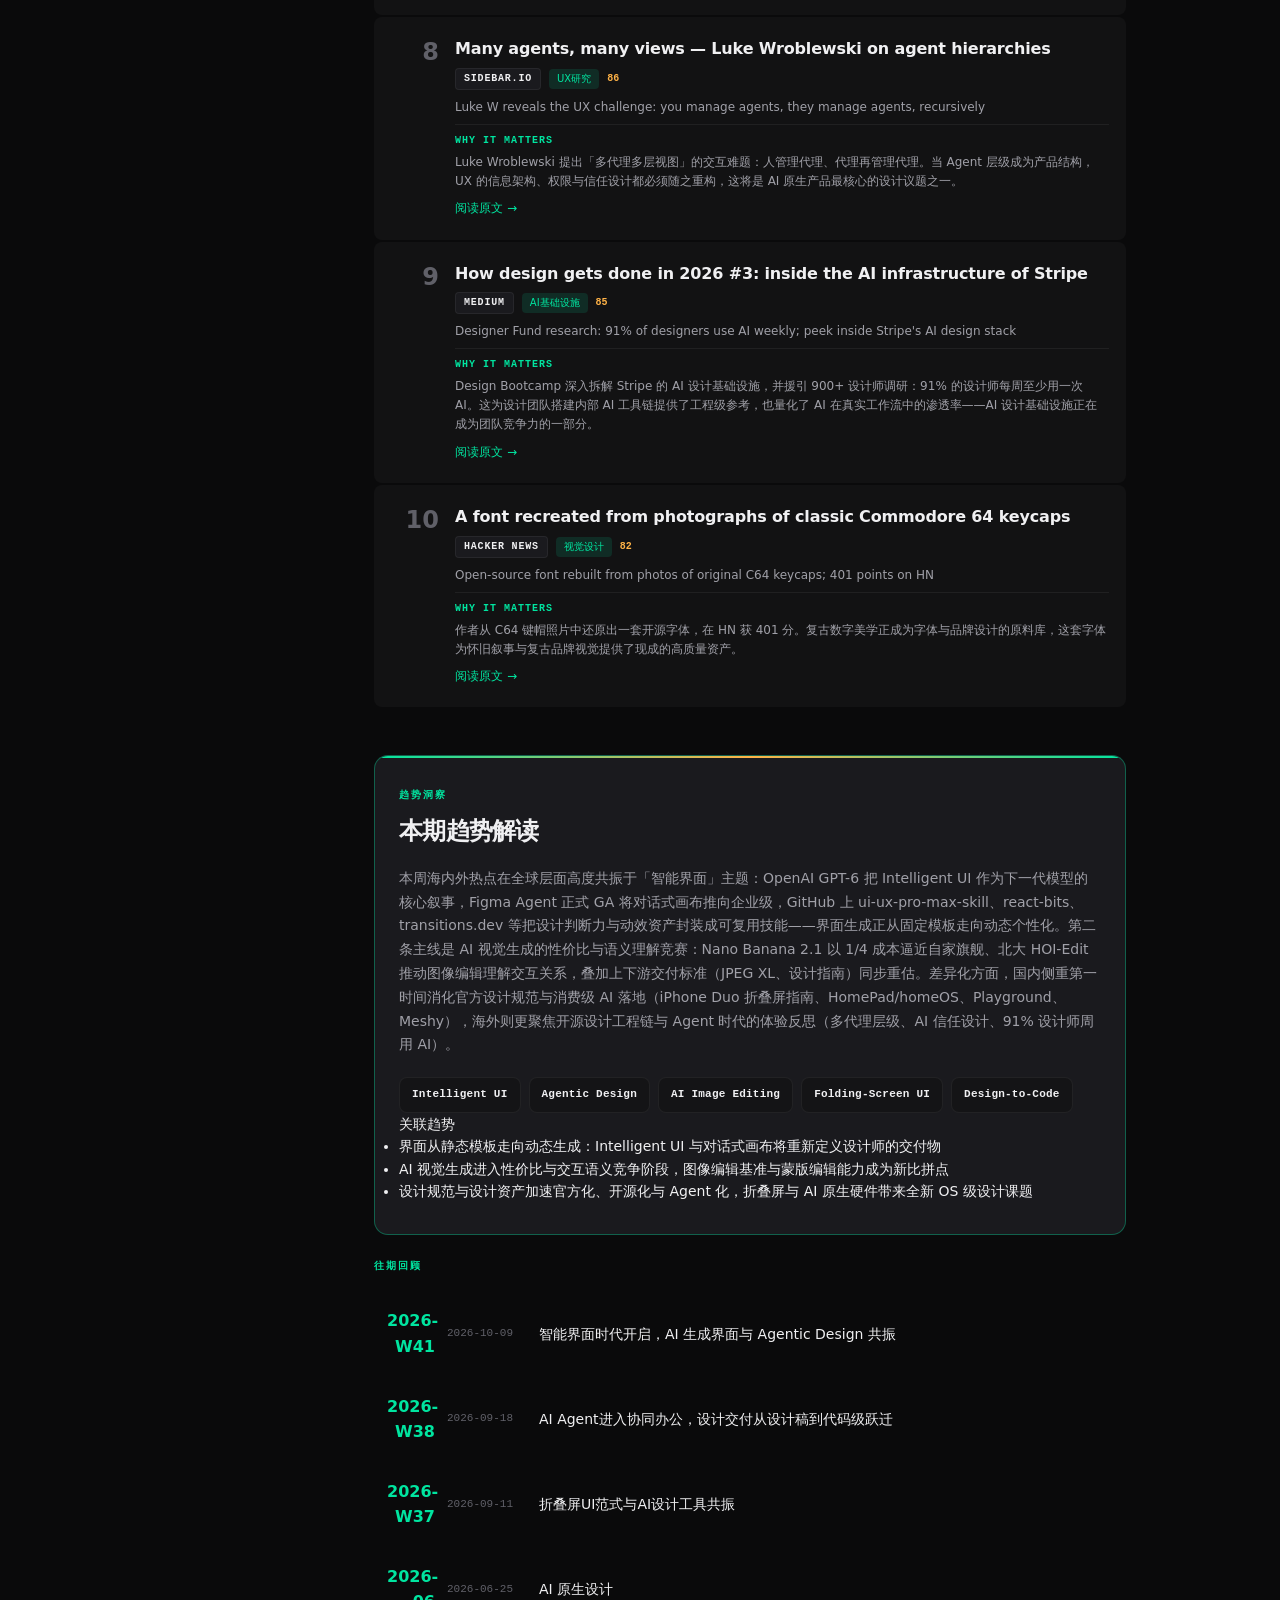
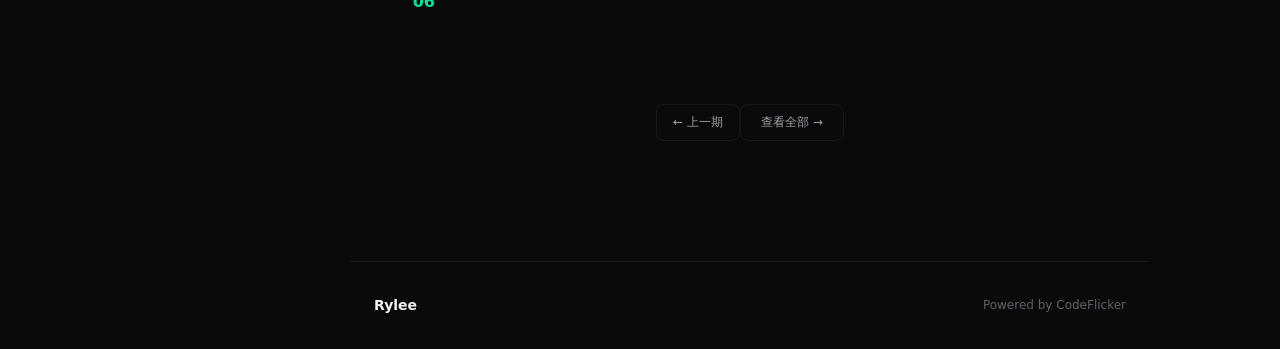
==== commit 874f81c8: "feat: 2026-W41 周报发布 - 智能界面时代开启，AI 生成界面与 Agentic Design 共振" ====
--- a/index.html
+++ b/index.html
@@ -3,9 +3,9 @@
 <head>
   <meta charset="UTF-8">
   <meta name="viewport" content="width=device-width, initial-scale=1.0">
-  <title>Rylee #1 - AI 原生设计</title>
+  <title>Rylee | 2026-W41 | Issue #4</title>
+  <meta name="description" content="Rylee - 产品设计 AI 热点周报。每周由 AI 精选 20 条设计热点（国内 10 条 + 海外 10 条）。">
   <link rel="stylesheet" href="./assets/style.css">
-  <meta name="description" content="Rylee - 产品设计 AI 热点周报。每周由 AI 精选 20 条设计热点（国内 10 条 + 海外 10 条）。">
   <meta name="theme-color" content="#0a0a0b">
 </head>
 <body>
@@ -35,13 +35,20 @@
 
   <div class="content-wrapper">
   <main class="container">
+    <nav class="breadcrumb">
+      <a href="./">热点追踪</a>
+      <span class="sep">&#8250;</span>
+      <span class="current">2026-W41</span>
+    </nav>
     <header class="hero">
-      <div class="hero-badge"><span class="dot"></span> 月刊</div>
-      <h1 class="hero-title"><span class="accent-word">AI 原生</span>设计</h1>
+      <div class="hero-badge"><span class="dot"></span> 周刊</div>
+      <h1 class="hero-title"><span class="accent-word">智能界面</span>时代开启，AI 生成界面与 Agentic Design 共振</h1>
       <div class="hero-meta">
-        <span>2026-06</span>
+        <span>2026-W41</span>
         <span class="sep"></span>
-        <span>2026.06 月刊</span>
+        <span>Issue #4</span>
+        <span class="sep"></span>
+        <span>2026.10.09</span>
       </div>
     </header>
 
@@ -52,137 +59,185 @@
         <span class="region-label">国内热点</span>
       </div>
       <section class="hotspots">
-
         <article class="hotspot-card top-3">
           <div class="hotspot-rank">1</div>
           <div class="hotspot-content">
-            <h2 class="hotspot-title"><a href="https://www.uisdc.com/2026-ui-ux-ai-trends" target="_blank" rel="noopener">优设重磅发布：2026 UI/UX 七大设计趋势</a></h2>
-            <div class="hotspot-meta">
-              <span class="hotspot-source">优设 UISDC</span>
-              <span class="hotspot-category">设计趋势</span>
-              <span class="hotspot-score">96</span>
-            </div>
-            <p class="hotspot-one-liner">生成式 UI、液态玻璃、多模态交互、滚动叙事、空间化 UI、超个性化、Zero UI——七大趋势全面解析 AI 时代设计范式</p>
+            <h2 class="hotspot-title"><a href="https://openai.com/zh-Hans-CN/index/gpt-6-for-everyone/" target="_blank" rel="noopener">OpenAI 正式推出 GPT-6 与智能界面 Intelligent UI：ChatGPT 从对话升级为交互式界面生成器</a></h2>
+            <div class="hotspot-meta">
+              <span class="hotspot-source">优设热榜/OpenAI官方</span>
+              <span class="hotspot-category">AI设计工具</span>
+              <span class="hotspot-score">98</span>
+            </div>
+            <p class="hotspot-one-liner">OpenAI rolls out GPT-6 with Intelligent UI, turning ChatGPT answers into interactive generated interfaces with buttons, charts and forms</p>
+            <div class="hotspot-why">
+              <div class="hotspot-why-label">Why it matters</div>
+              <p>ChatGPT 不再以纯文本回答，而是根据问题实时生成可交互界面（按钮、表单、图表、对比视图甚至小游戏），通过原生组件库+编译器流式渲染。对产品设计师而言，「固定的界面模式正在被动态生成的个性化界面取代」，人适应软件的时代走向终结，动态 UI 生成成为新的设计对象。</p>
+            </div>
+            <a href="https://openai.com/zh-Hans-CN/index/gpt-6-for-everyone/" class="hotspot-link" target="_blank" rel="noopener">阅读原文 <span class="arrow">&rarr;</span></a>
           </div>
         </article>
 
         <article class="hotspot-card top-3">
           <div class="hotspot-rank">2</div>
           <div class="hotspot-content">
-            <h2 class="hotspot-title"><a href="https://miaoduo.com/" target="_blank" rel="noopener">妙多宣布 7 月 31 日停止服务，AI 设计工具赛道格局生变</a></h2>
-            <div class="hotspot-meta">
-              <span class="hotspot-source">妙多官方</span>
-              <span class="hotspot-category">设计工具</span>
-              <span class="hotspot-score">94</span>
-            </div>
-            <p class="hotspot-one-liner">国内首个 AI 原生设计工具妙多宣布关停，行业震动。Motiff 继承其技术资产继续运营</p>
+            <h2 class="hotspot-title"><a href="https://www.figma.com/release-notes/" target="_blank" rel="noopener">Figma Agent 全面可用（GA）：正式接入多 GitHub 组织</a></h2>
+            <div class="hotspot-meta">
+              <span class="hotspot-source">Figma 官方发布说明</span>
+              <span class="hotspot-category">AI设计工具</span>
+              <span class="hotspot-score">95</span>
+            </div>
+            <p class="hotspot-one-liner">Figma's AI agent reaches general availability, now connecting multiple GitHub organizations natively on the canvas</p>
+            <div class="hotspot-why">
+              <div class="hotspot-why-label">Why it matters</div>
+              <p>Figma Agent 从预览走向 GA 并支持连接多个 GitHub 组织——AI 设计代理在画布内直接生成真实布局（复用组件、Token 与变量），设计资产与代码仓库的双向协同进入常态化。对设计团队而言，「画布上的 AI 同事」从尝鲜变成日常工具链的一部分，AI 协作与代码仓库被绑定成企业级标配。</p>
+            </div>
+            <a href="https://www.figma.com/release-notes/" class="hotspot-link" target="_blank" rel="noopener">阅读原文 <span class="arrow">&rarr;</span></a>
           </div>
         </article>
 
         <article class="hotspot-card top-3">
           <div class="hotspot-rank">3</div>
           <div class="hotspot-content">
-            <h2 class="hotspot-title"><a href="https://www.uisdc.com/" target="_blank" rel="noopener">WWDC26 液态玻璃设计系统详解：国内设计师该如何跟进</a></h2>
-            <div class="hotspot-meta">
-              <span class="hotspot-source">优设 UISDC</span>
-              <span class="hotspot-category">设计系统</span>
-              <span class="hotspot-score">93</span>
-            </div>
-            <p class="hotspot-one-liner">iOS 27 液态玻璃设计语言深度解读，国内 App 适配指南与视觉规范梳理</p>
+            <h2 class="hotspot-title"><a href="https://www.uisdc.com/raise-the-bar-with-iphone-duo" target="_blank" rel="noopener">优设独家翻译：iPhone Duo 侧边工具栏官方设计指南发布</a></h2>
+            <div class="hotspot-meta">
+              <span class="hotspot-source">优设UISDC/苹果官方HIG</span>
+              <span class="hotspot-category">移动设计</span>
+              <span class="hotspot-score">92</span>
+            </div>
+            <p class="hotspot-one-liner">Apple's official iPhone Duo sidebar toolbar design guide lands in Chinese via UISDC, detailing folding-screen layout adaptation principles</p>
+            <div class="hotspot-why">
+              <div class="hotspot-why-label">Why it matters</div>
+              <p>苹果为折叠屏 iPhone Duo 给出差异化适配方案——侧边工具栏与内容区并排而非简单拉伸高度，优设 10 小时内完成官方指南汉化。折叠屏 UI 范式正从传闻走向可执行的设计规范，这是国内设计师跟进下一代移动界面设计的直接素材。</p>
+            </div>
+            <a href="https://www.uisdc.com/raise-the-bar-with-iphone-duo" class="hotspot-link" target="_blank" rel="noopener">阅读原文 <span class="arrow">&rarr;</span></a>
           </div>
         </article>
 
         <article class="hotspot-card">
           <div class="hotspot-rank">4</div>
           <div class="hotspot-content">
-            <h2 class="hotspot-title"><a href="https://www.tmtpost.com/agent/ai-article?id=18256" target="_blank" rel="noopener">DeepWisdom Atoms 出海：从 MetaGPT 到 Vibe Business 的进化</a></h2>
+            <h2 class="hotspot-title"><a href="https://www.ithome.com/1/010/289.htm" target="_blank" rel="noopener">谷歌联合 Unity 发布 AI 游戏平台 Playground：一句话生成可玩游戏</a></h2>
+            <div class="hotspot-meta">
+              <span class="hotspot-source">IT之家/钛媒体</span>
+              <span class="hotspot-category">AI创作平台</span>
+              <span class="hotspot-score">91</span>
+            </div>
+            <p class="hotspot-one-liner">Google and Unity launch Playground, a conversational AI game platform where natural language prompts generate playable browser games</p>
+            <div class="hotspot-why">
+              <div class="hotspot-why-label">Why it matters</div>
+              <p>Playground 由 Gemini、Nano Banana、Lyria 三大模型驱动，用户用自然语言即可生成、迭代并分享游戏，被视为对 Roblox 封闭商业模式的直接冲击。这意味着「AI 生成内容」从图片视频延展到可交互游戏世界，交互式 AI 创作平台将重塑游戏与互动内容的生产方式。</p>
+            </div>
+            <a href="https://www.ithome.com/1/010/289.htm" class="hotspot-link" target="_blank" rel="noopener">阅读原文 <span class="arrow">&rarr;</span></a>
+          </div>
+        </article>
+
+        <article class="hotspot-card">
+          <div class="hotspot-rank">5</div>
+          <div class="hotspot-content">
+            <h2 class="hotspot-title"><a href="https://finance.sina.com.cn/stock/t/2026-10-09/doc-iniuquqp3113368.shtml" target="_blank" rel="noopener">苹果官宣「欢迎回家」：HomePad 智能中枢与 homeOS 定档 10 月 13 日</a></h2>
+            <div class="hotspot-meta">
+              <span class="hotspot-source">新浪财经/钛媒体</span>
+              <span class="hotspot-category">智能硬件与OS设计</span>
+              <span class="hotspot-score">89</span>
+            </div>
+            <p class="hotspot-one-liner">Apple confirms Oct 13 HomePad event: homeOS with face-recognition personalized UI and AI Siri as the only interface</p>
+            <div class="hotspot-why">
+              <div class="hotspot-why-label">Why it matters</div>
+              <p>苹果确认 10 月 13 日发布 HomePad 家庭智能中枢与专用 homeOS——无 App Store、以 AI 版 Siri 为唯一交互入口，支持人脸识别个性化界面。这是继 Vision Pro 之后又一次全新人机交互形态的探索，「以 AI 为中心的 OS 设计」是产品设计师需要关注的下一站。</p>
+            </div>
+            <a href="https://finance.sina.com.cn/stock/t/2026-10-09/doc-iniuquqp3113368.shtml" class="hotspot-link" target="_blank" rel="noopener">阅读原文 <span class="arrow">&rarr;</span></a>
+          </div>
+        </article>
+
+        <article class="hotspot-card">
+          <div class="hotspot-rank">6</div>
+          <div class="hotspot-content">
+            <h2 class="hotspot-title"><a href="https://www.tmtpost.com/8160561.html" target="_blank" rel="noopener">谷歌 Nano Banana 2.1 发布：白菜价出图超越自家 Pro 旗舰</a></h2>
             <div class="hotspot-meta">
               <span class="hotspot-source">钛媒体</span>
-              <span class="hotspot-category">AI 产品</span>
-              <span class="hotspot-score">91</span>
-            </div>
-            <p class="hotspot-one-liner">68.7k Star 开源项目 MetaGPT 升级为 Atoms，从 Vibe Coding 走向 Vibe Business，中国 AI Agent 出海标志性事件</p>
-          </div>
-        </article>
-
-        <article class="hotspot-card">
-          <div class="hotspot-rank">5</div>
-          <div class="hotspot-content">
-            <h2 class="hotspot-title"><a href="https://www.uisdc.com/" target="_blank" rel="noopener">Agent / Skill / Vibe Coding：设计师必须搞懂的三个 AI 概念</a></h2>
-            <div class="hotspot-meta">
-              <span class="hotspot-source">优设 UISDC</span>
-              <span class="hotspot-category">AI 设计</span>
-              <span class="hotspot-score">90</span>
-            </div>
-            <p class="hotspot-one-liner">一文讲透 Agent、Skill、Vibe Coding 三个核心概念，帮助设计师快速理解 AI 产品逻辑与交互范式</p>
-          </div>
-        </article>
-
-        <article class="hotspot-card">
-          <div class="hotspot-rank">6</div>
-          <div class="hotspot-content">
-            <h2 class="hotspot-title"><a href="https://www.forbeschina.com/investment/%E6%8A%95%E8%B5%84/70958" target="_blank" rel="noopener">2.2 亿融资落地：DeepWisdom 拿下中国 Coding Agent 赛道最大单笔</a></h2>
-            <div class="hotspot-meta">
-              <span class="hotspot-source">福布斯中国</span>
-              <span class="hotspot-category">行业融资</span>
+              <span class="hotspot-category">AI图像生成</span>
               <span class="hotspot-score">89</span>
             </div>
-            <p class="hotspot-one-liner">AI Coding Agent 赛道最大融资，预示设计+开发融合工具的资本热度持续攀升</p>
+            <p class="hotspot-one-liner">Google ships Nano Banana 2.1 image model, beating its Pro flagship on Arena leaderboards at a quarter of the cost</p>
+            <div class="hotspot-why">
+              <div class="hotspot-why-label">Why it matters</div>
+              <p>Nano Banana 2.1（基于 Gemini 3.6 Flash）在 Arena 多图编辑榜排第 4、文生图第 5、单图编辑第 6，出图成本仅为 Pro 的 1/4，主打视觉设计与蒙版编辑。图像生成能力的「性价比战」让 AI 辅助设计从高成本尝鲜转向规模化日常使用。</p>
+            </div>
+            <a href="https://www.tmtpost.com/8160561.html" class="hotspot-link" target="_blank" rel="noopener">阅读原文 <span class="arrow">&rarr;</span></a>
           </div>
         </article>
 
         <article class="hotspot-card">
           <div class="hotspot-rank">7</div>
           <div class="hotspot-content">
-            <h2 class="hotspot-title"><a href="https://aixzd.com/" target="_blank" rel="noopener">AI 星踪岛上线上线：优设旗下 AI 工具平台，一站式导航 AI 设计资源</a></h2>
-            <div class="hotspot-meta">
-              <span class="hotspot-source">AIXZD</span>
-              <span class="hotspot-category">AI 平台</span>
-              <span class="hotspot-score">87</span>
-            </div>
-            <p class="hotspot-one-liner">依托优设 14 年行业积淀，汇聚全球 AI 工具、教程与人才，打造 AI 设计生态平台</p>
+            <h2 class="hotspot-title"><a href="https://www.tmtpost.com/8160561.html" target="_blank" rel="noopener">Meshy 杀进 a16z 消费 AI 收入榜：中国 AI 3D 公司 ARR 破 1 亿美元</a></h2>
+            <div class="hotspot-meta">
+              <span class="hotspot-source">钛媒体</span>
+              <span class="hotspot-category">AI 3D设计</span>
+              <span class="hotspot-score">86</span>
+            </div>
+            <p class="hotspot-one-liner">Chinese AI 3D startup Meshy ranks #31 on a16z's consumer AI revenue list with ARR exceeding $100M</p>
+            <div class="hotspot-why">
+              <div class="hotspot-why-label">Why it matters</div>
+              <p>AI 3D 生成公司 Meshy 位列 a16z 消费 AI 收入榜第 31 名、ARR 破 1 亿美元，是该榜单唯一 AI 3D 公司。文本/图片转 3D 资产的商业化跑通，意味着 AI 3D 内容生产正在成为设计师的日常工具，而非演示愿景。</p>
+            </div>
+            <a href="https://www.tmtpost.com/8160561.html" class="hotspot-link" target="_blank" rel="noopener">阅读原文 <span class="arrow">&rarr;</span></a>
           </div>
         </article>
 
         <article class="hotspot-card">
           <div class="hotspot-rank">8</div>
           <div class="hotspot-content">
-            <h2 class="hotspot-title"><a href="https://mobile.pconline.com.cn/2169/21691303.html" target="_blank" rel="noopener">iOS 27 液态玻璃效果深度对比：国产 App 适配现状调查</a></h2>
-            <div class="hotspot-meta">
-              <span class="hotspot-source">太平洋电脑</span>
-              <span class="hotspot-category">视觉设计</span>
-              <span class="hotspot-score">86</span>
-            </div>
-            <p class="hotspot-one-liner">液态玻璃效果国行版适配差异明显，微信、支付宝等头部 App 的 UI 更新节奏引关注</p>
+            <h2 class="hotspot-title"><a href="https://www.jiqizhixin.com/" target="_blank" rel="noopener">北大提出 HOI-Edit 基准与 SCPE 自纠错：图像编辑进入「交互理解」时代</a></h2>
+            <div class="hotspot-meta">
+              <span class="hotspot-source">机器之心</span>
+              <span class="hotspot-category">学术前沿</span>
+              <span class="hotspot-score">85</span>
+            </div>
+            <p class="hotspot-one-liner">Peking University introduces HOI-Edit benchmark and SCPE self-correction for interactive human-object-aware image editing at ICML 2026</p>
+            <div class="hotspot-why">
+              <div class="hotspot-why-label">Why it matters</div>
+              <p>ICML 2026 上北大提出 HOI-Edit 基准与 SCPE 自纠错机制，让图像编辑模型真正理解「交互关系」（如手持物品的遮挡与姿态）。对依赖 AI 图像编辑的设计师而言，模型对交互语义的理解深度直接决定合成素材的可用性。</p>
+            </div>
+            <a href="https://www.jiqizhixin.com/" class="hotspot-link" target="_blank" rel="noopener">阅读原文 <span class="arrow">&rarr;</span></a>
           </div>
         </article>
 
         <article class="hotspot-card">
           <div class="hotspot-rank">9</div>
           <div class="hotspot-content">
-            <h2 class="hotspot-title"><a href="https://www.uisdc.com/category/ai" target="_blank" rel="noopener">CodeWhale 爆火：非官方 AI 编程工具为何在设计师群体走红</a></h2>
-            <div class="hotspot-meta">
-              <span class="hotspot-source">优设 UISDC</span>
-              <span class="hotspot-category">AI 工具</span>
-              <span class="hotspot-score">85</span>
-            </div>
-            <p class="hotspot-one-liner">非官方出品的 CodeWhale 凭什么火了？设计师从画图转向用 AI 编程的趋势加速</p>
+            <h2 class="hotspot-title"><a href="https://code.visualstudio.com/updates" target="_blank" rel="noopener">VS Code 1.141 更新：AI 智能体从玩具变成生产工具</a></h2>
+            <div class="hotspot-meta">
+              <span class="hotspot-source">钛媒体/VS Code 官方更新日志</span>
+              <span class="hotspot-category">开发工具UX</span>
+              <span class="hotspot-score">84</span>
+            </div>
+            <p class="hotspot-one-liner">VS Code 1.141 pivots to an agent management console with session grids, worktree cleanup and terminal sandboxing for Copilot agents</p>
+            <div class="hotspot-why">
+              <div class="hotspot-why-label">Why it matters</div>
+              <p>微软在 VS Code 1.141（10 月 7 日）转向 AI 智能体管理控制台：多会话网格化布局、工作树智能清理、跨平台终端沙盒。当 Agent 成为开发流程主角，界面如何组织多个并发智能体的会话与权限成为新的 UX 命题，IDE 的界面设计正围绕「人机协同编程」重做。</p>
+            </div>
+            <a href="https://code.visualstudio.com/updates" class="hotspot-link" target="_blank" rel="noopener">阅读原文 <span class="arrow">&rarr;</span></a>
           </div>
         </article>
 
         <article class="hotspot-card">
           <div class="hotspot-rank">10</div>
           <div class="hotspot-content">
-            <h2 class="hotspot-title"><a href="https://hub.baai.ac.cn/" target="_blank" rel="noopener">2026 中国 AGI 创新影响力 TOP 30：设计+AI 融合企业入榜</a></h2>
-            <div class="hotspot-meta">
-              <span class="hotspot-source">智源社区</span>
-              <span class="hotspot-category">行业榜单</span>
-              <span class="hotspot-score">83</span>
-            </div>
-            <p class="hotspot-one-liner">智源社区发布 AGI 创新榜单，设计智能化赛道企业首次集体亮相</p>
-          </div>
-        </article>
-
+            <h2 class="hotspot-title"><a href="https://www.tmtpost.com/8160561.html" target="_blank" rel="noopener">Chrome 155 默认启用 JPEG XL：图片格式战争迎来终局</a></h2>
+            <div class="hotspot-meta">
+              <span class="hotspot-source">钛媒体</span>
+              <span class="hotspot-category">Web技术/视觉</span>
+              <span class="hotspot-score">84</span>
+            </div>
+            <p class="hotspot-one-liner">Chrome 155 enables JPEG XL decoding by default with a pure-Rust decoder, ending the web image format war</p>
+            <div class="hotspot-why">
+              <div class="hotspot-why-label">Why it matters</div>
+              <p>Chrome 155（10 月 6 日）默认启用 JPEG XL 解码，采用纯 Rust 的 jxl-rs 解码器与 SIMD 硬件级性能。对视觉设计师而言，JPEG XL 的高保真与体积优势将改变 Web 图片交付标准，压缩策略与设计素材规范需要重新评估。</p>
+            </div>
+            <a href="https://www.tmtpost.com/8160561.html" class="hotspot-link" target="_blank" rel="noopener">阅读原文 <span class="arrow">&rarr;</span></a>
+          </div>
+        </article>
       </section>
     </div>
 
@@ -193,156 +248,219 @@
         <span class="region-label">海外热点</span>
       </div>
       <section class="hotspots">
-
         <article class="hotspot-card top-3">
           <div class="hotspot-rank">1</div>
           <div class="hotspot-content">
-            <h2 class="hotspot-title"><a href="https://news.ycombinator.com/" target="_blank" rel="noopener">Figma Config 2026：代码层、动效工具、着色器与生成式插件</a></h2>
+            <h2 class="hotspot-title"><a href="https://www.figma.com/release-notes/" target="_blank" rel="noopener">Figma release notes: Figma Agent GA + multi-GitHub orgs (Oct 5–6)</a></h2>
+            <div class="hotspot-meta">
+              <span class="hotspot-source">Figma Blog</span>
+              <span class="hotspot-category">AI设计工具</span>
+              <span class="hotspot-score">98</span>
+            </div>
+            <p class="hotspot-one-liner">Oct 6: Figma Agent exits beta with AI-credit pricing; Oct 5: link multiple GitHub orgs to Figma</p>
+            <div class="hotspot-why">
+              <div class="hotspot-why-label">Why it matters</div>
+              <p>Figma 于 10 月 6 日宣布 Agent 全面可用：更低延迟、聊天式文件搜索、可配置的设计系统 guidelines，并开始按 AI 点数计费；10 月 5 日还开放多 GitHub 组织接入。对设计系统团队而言，AI 协作已与代码仓库绑定成企业级标配，设计资产管理、开发协作与 AI 生成的边界被进一步打通——设计师的工作流正进入「对话式画布」阶段。</p>
+            </div>
+            <a href="https://www.figma.com/release-notes/" class="hotspot-link" target="_blank" rel="noopener">阅读原文 <span class="arrow">&rarr;</span></a>
+          </div>
+        </article>
+
+        <article class="hotspot-card top-3">
+          <div class="hotspot-rank">2</div>
+          <div class="hotspot-content">
+            <h2 class="hotspot-title"><a href="https://github.com/nextlevelbuilder/ui-ux-pro-max-skill" target="_blank" rel="noopener">nextlevelbuilder/ui-ux-pro-max-skill</a></h2>
+            <div class="hotspot-meta">
+              <span class="hotspot-source">GitHub</span>
+              <span class="hotspot-category">AI设计工具</span>
+              <span class="hotspot-score">95</span>
+            </div>
+            <p class="hotspot-one-liner">AI skill injecting professional design intelligence into coding agents; massive star momentum this week</p>
+            <div class="hotspot-why">
+              <div class="hotspot-why-label">Why it matters</div>
+              <p>本周 GitHub 上增长最猛的设计类仓库，把资深 UI/UX 规范封装成可执行的 AI 技能，直接拉低 AI 生成专业界面的门槛。对产品设计师而言，「设计判断力」正在被编译成可分发、可复用的技能包，接单、评审与交付工作流都会随之改变——设计师需要学会与携带自己规范的 AI 协作者共事。</p>
+            </div>
+            <a href="https://github.com/nextlevelbuilder/ui-ux-pro-max-skill" class="hotspot-link" target="_blank" rel="noopener">阅读原文 <span class="arrow">&rarr;</span></a>
+          </div>
+        </article>
+
+        <article class="hotspot-card top-3">
+          <div class="hotspot-rank">3</div>
+          <div class="hotspot-content">
+            <h2 class="hotspot-title"><a href="https://news.ycombinator.com/item?id=49996425" target="_blank" rel="noopener">GPT-6 and Intelligent UI for everyone</a></h2>
             <div class="hotspot-meta">
               <span class="hotspot-source">Hacker News</span>
-              <span class="hotspot-category">设计系统</span>
-              <span class="hotspot-score">98</span>
-            </div>
-            <p class="hotspot-one-liner">Figma 在 Config 2026 上发布代码层、动效工具、着色器和生成式插件</p>
-          </div>
-        </article>
-
-        <article class="hotspot-card top-3">
-          <div class="hotspot-rank">2</div>
-          <div class="hotspot-content">
-            <h2 class="hotspot-title"><a href="https://www.producthunt.com/" target="_blank" rel="noopener">Framer AI Agent：用 AI 自主设计并发布专业网站</a></h2>
+              <span class="hotspot-category">AI基础设施</span>
+              <span class="hotspot-score">89</span>
+            </div>
+            <p class="hotspot-one-liner">OpenAI announces GPT-6 with 'Intelligent UI for everyone'; 747 points and 453 comments on HN</p>
+            <div class="hotspot-why">
+              <div class="hotspot-why-label">Why it matters</div>
+              <p>OpenAI 发布 GPT-6 并主打「全民智能 UI」，在 HN 获得 747 分与 453 条讨论，智能界面成为下一代模型的核心叙事。对产品设计师而言，动态生成、按人定制的界面将取代固定模板成为新的设计对象——设计交付物正在从静态画稿转向界面生成规则。</p>
+            </div>
+            <a href="https://news.ycombinator.com/item?id=49996425" class="hotspot-link" target="_blank" rel="noopener">阅读原文 <span class="arrow">&rarr;</span></a>
+          </div>
+        </article>
+
+        <article class="hotspot-card">
+          <div class="hotspot-rank">4</div>
+          <div class="hotspot-content">
+            <h2 class="hotspot-title"><a href="https://github.com/DavidHDev/react-bits" target="_blank" rel="noopener">DavidHDev/react-bits</a></h2>
+            <div class="hotspot-meta">
+              <span class="hotspot-source">GitHub</span>
+              <span class="hotspot-category">动效设计</span>
+              <span class="hotspot-score">88</span>
+            </div>
+            <p class="hotspot-one-liner">Open-source collection of animated, interactive, fully customizable React components; leads the component-library scene</p>
+            <div class="hotspot-why">
+              <div class="hotspot-why-label">Why it matters</div>
+              <p>开源动效组件库一周新增近七千 star，说明微交互与动效已从点缀变成产品体验的标配能力。react-bits 提供大量可嵌入的动画组件，代表通用组件库之外的「体验组件」新赛道正在崛起——设计团队可以把动效语言像设计 token 一样标准化复用。</p>
+            </div>
+            <a href="https://github.com/DavidHDev/react-bits" class="hotspot-link" target="_blank" rel="noopener">阅读原文 <span class="arrow">&rarr;</span></a>
+          </div>
+        </article>
+
+        <article class="hotspot-card">
+          <div class="hotspot-rank">5</div>
+          <div class="hotspot-content">
+            <h2 class="hotspot-title"><a href="https://uxdesign.cc/is-metas-new-ai-agent-easier-to-trust-because-its-cute-c8de13aefc6f" target="_blank" rel="noopener">Is Meta's new AI agent easier to trust because it's cute?</a></h2>
+            <div class="hotspot-meta">
+              <span class="hotspot-source">Sidebar.io</span>
+              <span class="hotspot-category">UX研究</span>
+              <span class="hotspot-score">88</span>
+            </div>
+            <p class="hotspot-one-liner">UX essay on Meta's Muse AI agent: cute avatar drives trust, topping the US App Store</p>
+            <div class="hotspot-why">
+              <div class="hotspot-why-label">Why it matters</div>
+              <p>Sidebar 精选文章分析 Meta 新 AI 代理 Muse 的「可爱头像」为何能换来用户信任并登顶美区 App Store。这为 AI 产品的拟人化与信任设计提供了新的研究切口——在 Agent 能力趋同的时代，情感化表达可能是决定用户采纳率的关键变量。</p>
+            </div>
+            <a href="https://uxdesign.cc/is-metas-new-ai-agent-easier-to-trust-because-its-cute-c8de13aefc6f" class="hotspot-link" target="_blank" rel="noopener">阅读原文 <span class="arrow">&rarr;</span></a>
+          </div>
+        </article>
+
+        <article class="hotspot-card">
+          <div class="hotspot-rank">6</div>
+          <div class="hotspot-content">
+            <h2 class="hotspot-title"><a href="https://www.producthunt.com/products/nano-banana-2-1" target="_blank" rel="noopener">Nano Banana 2.1 — Google's image model with sharper design and mask editing</a></h2>
             <div class="hotspot-meta">
               <span class="hotspot-source">Product Hunt</span>
-              <span class="hotspot-category">AI 设计工具</span>
-              <span class="hotspot-score">94</span>
-            </div>
-            <p class="hotspot-one-liner">AI Agent 可自主设计、构建和发布完整网站</p>
-          </div>
-        </article>
-
-        <article class="hotspot-card top-3">
-          <div class="hotspot-rank">3</div>
-          <div class="hotspot-content">
-            <h2 class="hotspot-title"><a href="https://medium.com/" target="_blank" rel="noopener">AI Agent 的设计 DNA：将设计原则嵌入自主产品</a></h2>
-            <div class="hotspot-meta">
-              <span class="hotspot-source">Medium / Sidebar.io</span>
-              <span class="hotspot-category">UX 研究</span>
-              <span class="hotspot-score">92</span>
-            </div>
-            <p class="hotspot-one-liner">将设计 DNA 编码进 AI Agent，使其创造一致且符合品牌调性的体验</p>
-          </div>
-        </article>
-
-        <article class="hotspot-card">
-          <div class="hotspot-rank">4</div>
-          <div class="hotspot-content">
-            <h2 class="hotspot-title"><a href="https://dribbble.com/shots/popular" target="_blank" rel="noopener">AI 驱动的设计系统组件：下一代 UI 组件库</a></h2>
-            <div class="hotspot-meta">
-              <span class="hotspot-source">Dribbble</span>
-              <span class="hotspot-category">设计系统</span>
-              <span class="hotspot-score">91</span>
-            </div>
-            <p class="hotspot-one-liner">设计系统组件可根据上下文自适应、生成变体并自组织</p>
-          </div>
-        </article>
-
-        <article class="hotspot-card">
-          <div class="hotspot-rank">5</div>
-          <div class="hotspot-content">
-            <h2 class="hotspot-title"><a href="https://medium.com/" target="_blank" rel="noopener">当 AI 掌握了所有手艺：设计师该做什么</a></h2>
-            <div class="hotspot-meta">
-              <span class="hotspot-source">Medium / Sidebar.io</span>
-              <span class="hotspot-category">UX 研究</span>
-              <span class="hotspot-score">91</span>
-            </div>
-            <p class="hotspot-one-liner">当 AI 接管执行层，设计师必须成为策展人、策略师和品味把关人</p>
-          </div>
-        </article>
-
-        <article class="hotspot-card">
-          <div class="hotspot-rank">6</div>
-          <div class="hotspot-content">
-            <h2 class="hotspot-title"><a href="https://medium.com/" target="_blank" rel="noopener">AI 体验的层级：AI 原生 UX 框架</a></h2>
-            <div class="hotspot-meta">
-              <span class="hotspot-source">Medium / Sidebar.io</span>
-              <span class="hotspot-category">UX 研究</span>
-              <span class="hotspot-score">90</span>
-            </div>
-            <p class="hotspot-one-liner">定义人机协作的多层级框架，构建下一代产品体验</p>
+              <span class="hotspot-category">AI设计工具</span>
+              <span class="hotspot-score">87</span>
+            </div>
+            <p class="hotspot-one-liner">Google's image model update brings sharper design rendering and mask-based editing capabilities</p>
+            <div class="hotspot-why">
+              <div class="hotspot-why-label">Why it matters</div>
+              <p>Google 图像模型 Nano Banana 2.1 主打更清晰的设计渲染与蒙版编辑，社交平台获得 123 票。意味着 AI 图像生成在「设计细节精度」上又进一步，视觉设计与营销物料生产将更依赖这类模型，设计师的精力转向创意把控与评审而非重复修图。</p>
+            </div>
+            <a href="https://www.producthunt.com/products/nano-banana-2-1" class="hotspot-link" target="_blank" rel="noopener">阅读原文 <span class="arrow">&rarr;</span></a>
           </div>
         </article>
 
         <article class="hotspot-card">
           <div class="hotspot-rank">7</div>
           <div class="hotspot-content">
-            <h2 class="hotspot-title"><a href="https://www.google.com/search?q=AI+taste+design+differentiator" target="_blank" rel="noopener">AI 品味作为设计差异化壁垒</a></h2>
-            <div class="hotspot-meta">
-              <span class="hotspot-source">探索式搜索</span>
-              <span class="hotspot-category">设计转代码</span>
-              <span class="hotspot-score">90</span>
-            </div>
-            <p class="hotspot-one-liner">在 AI 能生成一切的时代，品味和策展力成为最稀缺的设计技能</p>
+            <h2 class="hotspot-title"><a href="https://github.com/Jakubantalik/transitions.dev" target="_blank" rel="noopener">Jakubantalik/transitions.dev</a></h2>
+            <div class="hotspot-meta">
+              <span class="hotspot-source">GitHub</span>
+              <span class="hotspot-category">动效设计</span>
+              <span class="hotspot-score">86</span>
+            </div>
+            <p class="hotspot-one-liner">UI motion AI agent plus a library of 43+ crafted transitions that slot into your design workflow</p>
+            <div class="hotspot-why">
+              <div class="hotspot-why-label">Why it matters</div>
+              <p>把 UI 动效做成 AI agent 与 43+ 精选过渡动效库的组合，将动效设计从手工调参变为可复用资产。对设计系统团队来说，动效规范可以用「代码+agent」的方式标准化分发，跨团队保持一致的动效体验成为可能。</p>
+            </div>
+            <a href="https://github.com/Jakubantalik/transitions.dev" class="hotspot-link" target="_blank" rel="noopener">阅读原文 <span class="arrow">&rarr;</span></a>
           </div>
         </article>
 
         <article class="hotspot-card">
           <div class="hotspot-rank">8</div>
           <div class="hotspot-content">
-            <h2 class="hotspot-title"><a href="https://www.reddit.com/r/FigmaDesign/" target="_blank" rel="noopener">Figma MCP：设计工具集成的颠覆者</a></h2>
-            <div class="hotspot-meta">
-              <span class="hotspot-source">Reddit</span>
-              <span class="hotspot-category">设计转代码</span>
-              <span class="hotspot-score">89</span>
-            </div>
-            <p class="hotspot-one-liner">MCP 协议让 AI Agent 能直接读取和操作 Figma 文件</p>
+            <h2 class="hotspot-title"><a href="https://www.lukew.com/ff/2165/many-agents-many-views" target="_blank" rel="noopener">Many agents, many views — Luke Wroblewski on agent hierarchies</a></h2>
+            <div class="hotspot-meta">
+              <span class="hotspot-source">Sidebar.io</span>
+              <span class="hotspot-category">UX研究</span>
+              <span class="hotspot-score">86</span>
+            </div>
+            <p class="hotspot-one-liner">Luke W reveals the UX challenge: you manage agents, they manage agents, recursively</p>
+            <div class="hotspot-why">
+              <div class="hotspot-why-label">Why it matters</div>
+              <p>Luke Wroblewski 提出「多代理多层视图」的交互难题：人管理代理、代理再管理代理。当 Agent 层级成为产品结构，UX 的信息架构、权限与信任设计都必须随之重构，这将是 AI 原生产品最核心的设计议题之一。</p>
+            </div>
+            <a href="https://www.lukew.com/ff/2165/many-agents-many-views" class="hotspot-link" target="_blank" rel="noopener">阅读原文 <span class="arrow">&rarr;</span></a>
           </div>
         </article>
 
         <article class="hotspot-card">
           <div class="hotspot-rank">9</div>
           <div class="hotspot-content">
-            <h2 class="hotspot-title"><a href="https://dribbble.com/shots/popular" target="_blank" rel="noopener">空间计算 UI 探索：AR/VR 界面概念设计</a></h2>
-            <div class="hotspot-meta">
-              <span class="hotspot-source">Dribbble</span>
-              <span class="hotspot-category">空间计算</span>
-              <span class="hotspot-score">89</span>
-            </div>
-            <p class="hotspot-one-liner">AR/VR 环境下的空间计算界面交互探索</p>
+            <h2 class="hotspot-title"><a href="https://medium.com/design-bootcamp/how-design-gets-done-in-2026-part-3-inside-the-ai-infrastructure-of-stripe-fin-formerly-33bf173dd795" target="_blank" rel="noopener">How design gets done in 2026 #3: inside the AI infrastructure of Stripe</a></h2>
+            <div class="hotspot-meta">
+              <span class="hotspot-source">Medium</span>
+              <span class="hotspot-category">AI基础设施</span>
+              <span class="hotspot-score">85</span>
+            </div>
+            <p class="hotspot-one-liner">Designer Fund research: 91% of designers use AI weekly; peek inside Stripe's AI design stack</p>
+            <div class="hotspot-why">
+              <div class="hotspot-why-label">Why it matters</div>
+              <p>Design Bootcamp 深入拆解 Stripe 的 AI 设计基础设施，并援引 900+ 设计师调研：91% 的设计师每周至少用一次 AI。这为设计团队搭建内部 AI 工具链提供了工程级参考，也量化了 AI 在真实工作流中的渗透率——AI 设计基础设施正在成为团队竞争力的一部分。</p>
+            </div>
+            <a href="https://medium.com/design-bootcamp/how-design-gets-done-in-2026-part-3-inside-the-ai-infrastructure-of-stripe-fin-formerly-33bf173dd795" class="hotspot-link" target="_blank" rel="noopener">阅读原文 <span class="arrow">&rarr;</span></a>
           </div>
         </article>
 
         <article class="hotspot-card">
           <div class="hotspot-rank">10</div>
           <div class="hotspot-content">
-            <h2 class="hotspot-title"><a href="https://www.reddit.com/r/UXDesign/" target="_blank" rel="noopener">无障碍设计正在成为竞争优势？</a></h2>
-            <div class="hotspot-meta">
-              <span class="hotspot-source">Reddit</span>
-              <span class="hotspot-category">无障碍</span>
-              <span class="hotspot-score">83</span>
-            </div>
-            <p class="hotspot-one-liner">无障碍设计从合规负担转变为市场差异化优势和品牌资产</p>
-          </div>
-        </article>
-
+            <h2 class="hotspot-title"><a href="https://news.ycombinator.com/item?id=49990224" target="_blank" rel="noopener">A font recreated from photographs of classic Commodore 64 keycaps</a></h2>
+            <div class="hotspot-meta">
+              <span class="hotspot-source">Hacker News</span>
+              <span class="hotspot-category">视觉设计</span>
+              <span class="hotspot-score">82</span>
+            </div>
+            <p class="hotspot-one-liner">Open-source font rebuilt from photos of original C64 keycaps; 401 points on HN</p>
+            <div class="hotspot-why">
+              <div class="hotspot-why-label">Why it matters</div>
+              <p>作者从 C64 键帽照片中还原出一套开源字体，在 HN 获 401 分。复古数字美学正成为字体与品牌设计的原料库，这套字体为怀旧叙事与复古品牌视觉提供了现成的高质量资产。</p>
+            </div>
+            <a href="https://news.ycombinator.com/item?id=49990224" class="hotspot-link" target="_blank" rel="noopener">阅读原文 <span class="arrow">&rarr;</span></a>
+          </div>
+        </article>
       </section>
     </div>
 
     <!-- ======== 趋势洞察 ======== -->
     <section class="trend-insight">
       <div class="trend-insight-label">趋势洞察</div>
-      <h2>本周趋势解读</h2>
-      <p class="trend-summary">本周 20 条热点揭示了一个清晰的分野：海外以工具革新为主导（Figma Config、Framer AI Agent、MCP），国内则以趋势解读和行业变局为核心（优设七大趋势、妙多关停、Atoms 出海）。两条线交汇于同一命题——AI 正在重塑设计行业的生产关系。海外在造工具，国内在造认知。液态玻璃成为双边共同关注的美学焦点，而 Vibe Coding / Vibe Business 则代表了中国团队在 AI Agent 商业化上的独特路径。</p>
+      <h2>本期趋势解读</h2>
+      <p class="trend-summary">本周海内外热点在全球层面高度共振于「智能界面」主题：OpenAI GPT-6 把 Intelligent UI 作为下一代模型的核心叙事，Figma Agent 正式 GA 将对话式画布推向企业级，GitHub 上 ui-ux-pro-max-skill、react-bits、transitions.dev 等把设计判断力与动效资产封装成可复用技能——界面生成正从固定模板走向动态个性化。第二条主线是 AI 视觉生成的性价比与语义理解竞赛：Nano Banana 2.1 以 1/4 成本逼近自家旗舰、北大 HOI-Edit 推动图像编辑理解交互关系，叠加上下游交付标准（JPEG XL、设计指南）同步重估。差异化方面，国内侧重第一时间消化官方设计规范与消费级 AI 落地（iPhone Duo 折叠屏指南、HomePad/homeOS、Playground、Meshy），海外则更聚焦开源设计工程链与 Agent 时代的体验反思（多代理层级、AI 信任设计、91% 设计师周用 AI）。</p>
       <div class="trend-keywords">
-        <span class="keyword-tag">生成式 UI</span>
-        <span class="keyword-tag">液态玻璃</span>
-        <span class="keyword-tag">Vibe Business</span>
-        <span class="keyword-tag">设计 DNA</span>
-        <span class="keyword-tag">MCP 协议</span>
-        <span class="keyword-tag">AI Agent</span>
+        <span class="keyword-tag">Intelligent UI</span>
+        <span class="keyword-tag">Agentic Design</span>
+        <span class="keyword-tag">AI Image Editing</span>
+        <span class="keyword-tag">Folding-Screen UI</span>
+        <span class="keyword-tag">Design-to-Code</span>
+      </div>
+      <div class="trend-related">
+        <div class="trend-related-label">关联趋势</div>
+        <ul class="trend-related-list">
+          <li>界面从静态模板走向动态生成：Intelligent UI 与对话式画布将重新定义设计师的交付物</li>
+          <li>AI 视觉生成进入性价比与交互语义竞争阶段，图像编辑基准与蒙版编辑能力成为新比拼点</li>
+          <li>设计规范与设计资产加速官方化、开源化与 Agent 化，折叠屏与 AI 原生硬件带来全新 OS 级设计课题</li>
+        </ul>
       </div>
     </section>
 
+    <!-- ======== 往期回顾 ======== -->
+    <section class="past-issues">
+      <div class="past-issues-label">往期回顾</div>
+      <div id="past-issues-list">
+        <p style="text-align:center; color:var(--text-tertiary); padding:var(--s4);">加载中...</p>
+      </div>
+    </section>
     <nav class="issue-nav">
+      <a href="./week/2026-W38.html" class="nav-prev">&larr; 上一期</a>
       <a href="./archive.html" class="nav-center">查看全部 <span class="arrow-right">&rarr;</span></a>
     </nav>
   </main>
@@ -354,5 +472,27 @@
     </div>
   </footer>
   </div>
+  <script>
+    fetch('./index.json')
+      .then(function(r) { return r.json(); })
+      .then(function(data) {
+        var list = document.getElementById('past-issues-list');
+        if (!data.issues || data.issues.length === 0) {
+          list.innerHTML = '<p style="text-align:center; color:var(--text-tertiary);">暂无往期</p>';
+          return;
+        }
+        list.innerHTML = data.issues.map(function(issue) {
+          return '<a href="' + issue.url + '" class="archive-item">' +
+            '<span class="archive-number">' + issue.period + '</span>' +
+            '<span class="archive-date">' + issue.date + '</span>' +
+            '<span class="archive-title">' + issue.title + '</span>' +
+          '</a>';
+        }).join('');
+      })
+      .catch(function() {
+        document.getElementById('past-issues-list').innerHTML =
+          '<p style="text-align:center; color:var(--accent);">加载失败</p>';
+      });
+  </script>
 </body>
 </html>
--- a/assets/style.css
+++ b/assets/style.css
@@ -688,6 +688,24 @@
   color: var(--accent);
 }
 
+/* --- Past Issues (homepage) --- */
+.past-issues {
+  margin-top: var(--s6);
+  display: flex;
+  flex-direction: column;
+  gap: var(--s2);
+}
+
+.past-issues-label {
+  font-family: var(--font-mono);
+  font-size: var(--text-micro);
+  font-weight: 700;
+  text-transform: uppercase;
+  letter-spacing: 0.2em;
+  color: var(--accent);
+  margin-bottom: var(--s2);
+}
+
 /* --- Footer --- */
 .footer {
   max-width: var(--max-w);
